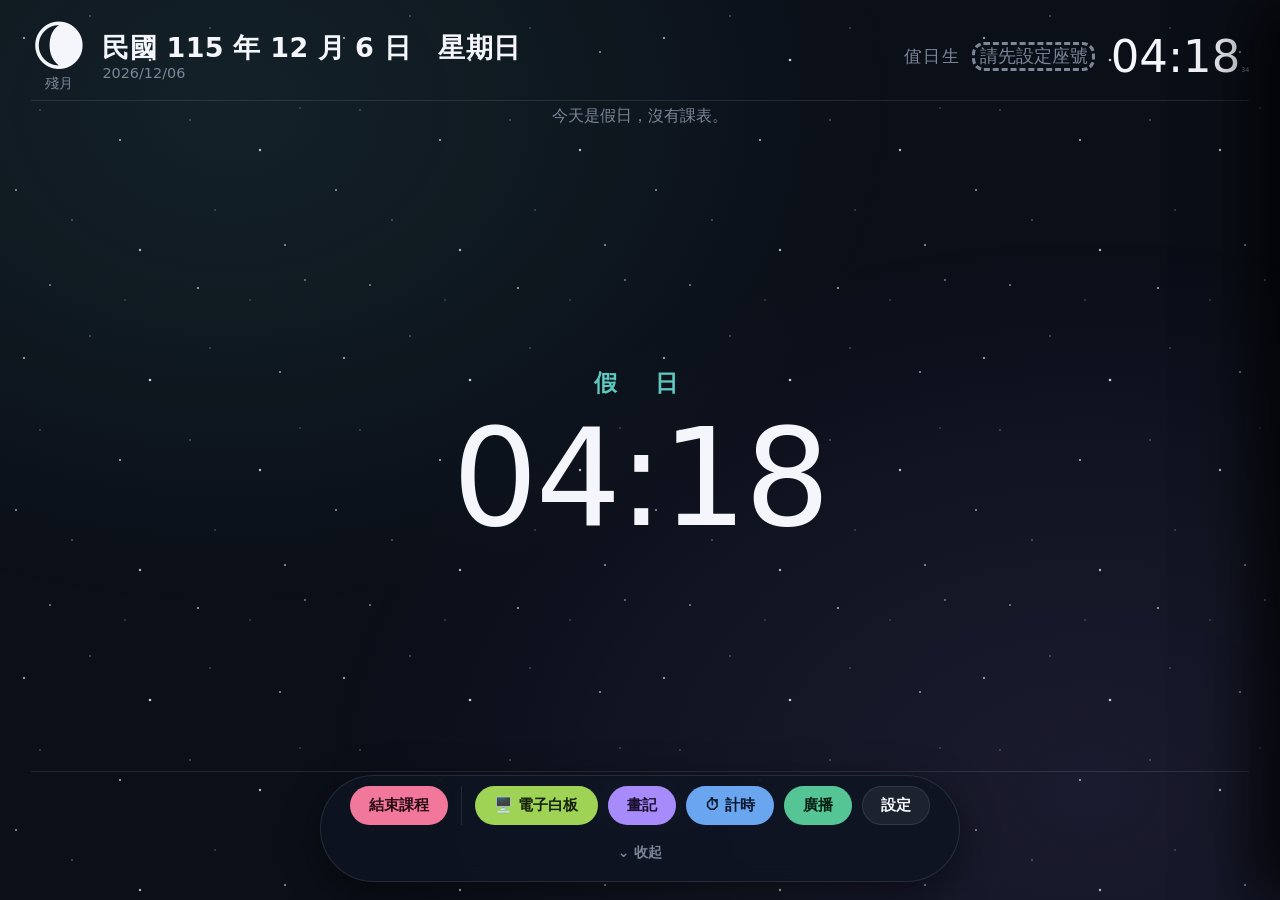
==== blackboard.html @ 6497cd4f "作答面板：中途到校／離開當天沿用到之後各題；長按防誤觸只擋同一格（CG 線 P3 彩排發現，PROPOSAL §2.7） Co-Authored-By: Claude Opus 5.5 <norepl" ====
<!DOCTYPE html>
<html lang="zh-TW">
<head>
<meta charset="UTF-8" />
<meta name="viewport" content="width=device-width, initial-scale=1.0" />
<meta name="robots" content="noindex" />
<title>電子白板｜班級管理系統</title>
<link rel="icon" href="data:image/svg+xml,<svg xmlns='http://www.w3.org/2000/svg' viewBox='0 0 100 100'><text y='.9em' font-size='90'>▣</text></svg>" />
<link rel="stylesheet" href="assets/css/projection.css?v=20261022-2" />
<link rel="stylesheet" href="assets/css/lesson-mode.css?v=20261022-2" />
<style>
/* 電子看板：沿用共用外殼（星空底、玻璃、彩色膠囊），這裡只加看板專屬版面。 */
.top{display:flex;align-items:center;gap:2vw;flex:0 0 auto;padding-bottom:1.2vh;
  border-bottom:1px solid var(--line);margin-bottom:1.4vh}
.moon{display:flex;flex-direction:column;align-items:center;flex:0 0 auto}
.moon .glyph{font-size:clamp(38px,6vh,74px);line-height:1}
.moon .mname{font-size:clamp(12px,1.5vh,17px);color:var(--chalk-3);margin-top:.1em}
.date{flex:0 0 auto}
.date .d1{font-size:clamp(28px,3.6vh,50px);font-weight:800;line-height:1.15;letter-spacing:.01em}
.date .d2{font-size:clamp(15px,1.9vh,23px);color:var(--chalk-3);margin-top:.15em}
.top .grow{flex:1 1 auto}
.duty{display:flex;align-items:center;gap:.8vw}
.duty .label{font-size:clamp(15px,1.9vh,23px);color:var(--chalk-3);letter-spacing:.14em;white-space:nowrap}
.duty .seats{display:flex;gap:.4vw}
.duty .seat{font-size:clamp(28px,3.8vh,54px);font-weight:800;color:var(--duty);
  border:3px solid var(--duty);border-radius:12px;padding:.02em .26em;min-width:1.7em;text-align:center;line-height:1.25}
.duty .seat.none{color:var(--chalk-3);border-color:var(--chalk-3);border-style:dashed;
  font-size:clamp(16px,2vh,24px);font-weight:500}
/* 午餐值週生（每週換一次，讀班網公開名單；只在畫面上顯示，不落地） */
.lunch{display:flex;align-items:center;gap:.5vw;flex:0 0 auto}
.lunch .label{font-size:clamp(13px,1.6vh,19px);color:var(--chalk-3);letter-spacing:.12em;line-height:1.25}
.lunch .label b{display:block;font-size:.86em;color:var(--pink);letter-spacing:.04em;font-weight:700}
.lunch .cards{display:flex;gap:.35vw}
.lunch .lc{background:var(--board-2);border:1px solid var(--line);border-radius:10px;
  padding:.35vh .5vw;text-align:center;min-width:3.6em}
.lunch .lc .slot{display:block;font-size:clamp(11px,1.3vh,15px);color:var(--chalk-3)}
.lunch .lc .who{display:block;font-size:clamp(15px,2vh,24px);font-weight:700;color:var(--chalk);white-space:nowrap}
.lunch .none{font-size:clamp(13px,1.6vh,19px);color:var(--chalk-3)}

/* ⚠️ 頂列時鐘一律用 #clock 選取，不要用 .clock——公布欄的大時鐘是 .wtitle.clock，
   共用 .clock 會讓它繼承這裡的 text-align:right 而跑到畫面右邊（2026-09-20 老師回報後修）。 */
#clock{text-align:right;font-variant-numeric:tabular-nums}
#clock .hm{font-size:clamp(40px,5.6vh,80px);font-weight:300;line-height:1}
#clock .sec{font-size:.4em;color:var(--chalk-3);margin-left:.12em}

/* 今日課表 chips */
.sched{flex:0 0 auto;display:flex;gap:.7vw;overflow-x:auto;padding-bottom:.8vh;margin-bottom:1.2vh}
.sched::-webkit-scrollbar{height:6px}.sched::-webkit-scrollbar-thumb{background:var(--line);border-radius:99px}
.chip{flex:0 0 auto;background:var(--board-2);border:1px solid var(--line);border-radius:12px;
  padding:.5vh .9vw;display:flex;flex-direction:column;min-width:5.2em;text-align:center}
.chip .p{font-size:clamp(12px,1.5vh,16px);color:var(--chalk-3)}
.chip .s{font-size:clamp(17px,2.3vh,28px);font-weight:700;color:var(--chalk)}
.chip.now{border-color:var(--mark);background:rgba(240,200,90,.14)}
/* 調課那一節要看得出來，不然畫面跟平常一模一樣，老師會以為自己記錯課表（2026-09-09）。 */
.chip.swap{border-color:var(--warn);background:rgba(240,149,78,.16)}
.chip.swap .s{color:var(--warn)}
/* 補課（不跟別天互換，只把這一節改上別科）另標 📌，跟調課 🔄 分得開（2026-09-14）。 */
.chip.makeup{border-style:dashed}
.chip.now .s{color:var(--mark)}
.sched .none{color:var(--chalk-3);font-size:clamp(14px,1.8vh,20px);padding:.4vh 0}

/* 直式聯絡簿 */
.notes{flex:1 1 auto;min-height:0;writing-mode:vertical-rl;text-orientation:mixed;
  display:flex;flex-direction:column;flex-wrap:nowrap;align-items:flex-start;
  justify-content:center;
  gap:1.6vw;overflow-x:auto;overflow-y:hidden;padding-bottom:.6vh}
/* ↑ justify-content:center：直書時主軸是「由右往左」，不置中就會整批擠在右半邊、
   左半邊整片空白（2026-09-09 老師回報「右邊的畫面占比過高」）。 */
/* 橫式聯絡簿（2026-09-09 新增，老師依情況切換）：由上往下一行一項，數字照常橫著讀。 */
.notes.horiz{writing-mode:horizontal-tb;flex-direction:column;align-items:flex-start;
  gap:.5vh;overflow-x:hidden;overflow-y:auto;padding-bottom:.6vh;padding-left:1vw}
.notes.horiz .note{letter-spacing:.02em;align-items:baseline}
.notes.horiz .note .txt{text-orientation:mixed;letter-spacing:.02em}
.notes.horiz .note .txt .tcy{text-combine-upright:none;letter-spacing:inherit}
.notes.horiz .note .txt .dash{transform:none}
.notes.horiz .note .no{padding-top:0}
.notes.horiz .note.head{align-self:flex-start;margin-top:.6vh}
body.timing .notes{padding-bottom:20vh}
.notes[hidden]{display:none}
.notes::-webkit-scrollbar{height:8px}.notes::-webkit-scrollbar-thumb{background:var(--line);border-radius:99px}
.note{display:flex;align-items:flex-start;gap:.5em;
  font-size:var(--note-fs,clamp(40px,6.2vh,84px));font-weight:600;line-height:1.5;letter-spacing:.06em}
.note .no{color:var(--mark);font-weight:800;flex:0 0 auto;font-size:.78em;padding-top:.1em}
.note .no .num{text-combine-upright:all}
.note .txt{flex:1 1 auto;text-orientation:upright;letter-spacing:.02em}
/* 直式一律**一行一項**：一項折成兩三欄，學生會從第二欄開始讀成另一項（2026-09-20 老師）。
   nowrap 讓它寧可超出高度也不折——超出時縮字迴圈會把字級降到剛好一欄裝得下。 */
.notes:not(.horiz) .note{white-space:nowrap}
.notes:not(.horiz) .note .txt{white-space:nowrap}
/* 半形數字直排時合併成一格（縱中橫），P.10-11 讀起來跟中文一樣是直的 */
.note .txt .tcy{text-combine-upright:all;letter-spacing:normal}
/* 範圍號（P.3-13 中間那一橫）直書時轉成直線，才跟上下的數字同一個方向 */
.note .txt .dash{display:inline-block;transform:rotate(90deg);transform-origin:50% 50%}
.note.done{color:var(--chalk-3);text-decoration:line-through;text-decoration-thickness:.06em}
.note.hi .txt{color:var(--mark)}
.note.head{font-size:calc(var(--note-fs,clamp(40px,6.2vh,84px)) * .68);font-weight:800;color:var(--duty);
  letter-spacing:.24em;align-self:flex-start}
.note.head .no{display:none}
.empty2{writing-mode:horizontal-tb;margin:auto;text-align:center;color:var(--chalk-3);
  font-size:clamp(22px,3vh,34px);line-height:2}
.empty2 kbd{background:rgba(255,255,255,.08);border:1px solid var(--line);border-radius:6px;padding:.1em .5em;font-family:inherit;font-size:.9em}

.overflow-tip{position:fixed;left:2.4vw;bottom:9vh;font-size:clamp(15px,1.9vh,22px);color:var(--warn);
  background:rgba(240,149,78,.14);border:1px solid rgba(240,149,78,.4);border-radius:10px;padding:6px 12px;z-index:15}

/* 計時（畫面正中央；2026-09-20 老師：放右下角學生看不清楚）。
   整層 pointer-events:none，只有卡片本身收事件——不然它會蓋住整塊白板，連座位都點不到。 */
.timer{position:fixed;inset:0;display:flex;flex-direction:column;align-items:center;justify-content:center;
  gap:1.2vh;text-align:center;font-variant-numeric:tabular-nums;
  pointer-events:none;transition:opacity .2s;z-index:14}
.timer.idle{opacity:0}
.timer .tcard{pointer-events:auto;display:flex;flex-direction:column;align-items:center;gap:.6vh;
  background:rgba(10,15,26,.82);border:1px solid var(--line);border-radius:28px;
  padding:2.4vh 4vw;box-shadow:0 18px 60px rgba(0,0,0,.55)}
.timer .t{font-size:clamp(70px,20vh,260px);font-weight:200;line-height:.95;letter-spacing:-.02em}
.timer .cap{font-size:clamp(16px,2.2vh,28px);color:var(--chalk-3);letter-spacing:.16em}
.timer .tbtns{display:flex;gap:.8vw;margin-top:.6vh}
.timer .tbtns button{font-family:inherit;font-size:clamp(15px,2vh,22px);color:var(--chalk);cursor:pointer;
  background:var(--board-2);border:1px solid var(--line);border-radius:999px;padding:.5em 1.4em}
.timer .tbtns button:hover{border-color:var(--chalk-3)}
/* 計時設定小浮窗（HUD「⏱ 計時」開的那個） */
.timer-pop{position:fixed;left:50%;bottom:13vh;transform:translateX(-50%);z-index:23;
  display:flex;flex-wrap:wrap;align-items:center;justify-content:center;gap:8px;max-width:92vw;
  background:rgba(14,20,33,.95);border:1px solid var(--line);border-radius:22px;padding:12px 16px;
  box-shadow:0 12px 34px rgba(0,0,0,.45)}
.timer-pop label{font-size:15px;color:var(--chalk-3)}
.timer-pop input{font-family:inherit;font-size:18px;width:4.5em;text-align:center;color:var(--chalk);
  background:var(--board-2);border:1px solid var(--line);border-radius:10px;padding:6px 8px}
.timer-pop button{font-family:inherit;font-size:15px;color:var(--chalk);cursor:pointer;
  background:var(--board-2);border:1px solid var(--line);border-radius:999px;padding:7px 14px}
.timer-pop button.go{background:var(--ok);border-color:transparent;color:#07231b;font-weight:700}
.timer.paused .t{color:var(--chalk-3)}
.timer.warn .t{color:var(--warn)}
.timer.over .t{color:var(--warn)}
.timer.over{animation:blink 1s steps(2,start) infinite}
@keyframes blink{50%{opacity:.25}}

/* 上下課鐘聲提示 toast */
/* 字幕擺畫面正中央、字放到最大——投影時學生第一眼就看到（2026-09-07 老師指定）。 */
.toast{position:fixed;left:50%;top:50%;transform:translate(-50%,-50%) scale(.92);
  background:rgba(14,20,33,.96);border:1px solid var(--line);border-radius:24px;padding:3vh 4vw;
  font-size:clamp(44px,9vh,132px);font-weight:800;z-index:40;opacity:0;pointer-events:none;
  transition:opacity .3s,transform .3s;box-shadow:0 24px 70px rgba(0,0,0,.6);
  max-width:88vw;white-space:pre-line;text-align:center;line-height:1.3}
.toast.show{opacity:1;transform:translate(-50%,-50%) scale(1)}
.toast.up{color:var(--ok)} .toast.down{color:var(--warn)} .toast.say{color:var(--blue)}
/* 字幕第二行（要準備什麼）小一級，避免長句在 1600x900 溢出 */
.toast .sub{display:block;font-size:.46em;font-weight:600;color:var(--chalk-2);margin-top:.5em;letter-spacing:.04em}

/* 節慶倒數（月相時鐘旁） */
.fest{flex:0 0 auto;display:flex;align-items:center;gap:.45em;
  background:var(--board-2);border:1px solid var(--line);border-radius:14px;padding:.5vh 1vw}
.fest .fg{font-size:clamp(24px,3.2vh,44px);line-height:1}
.fest .ft{display:flex;flex-direction:column;line-height:1.2}
.fest .fname{font-size:clamp(14px,1.7vh,21px);color:var(--chalk-3);letter-spacing:.06em}
.fest .fday{font-size:clamp(20px,2.6vh,34px);font-weight:800;color:var(--pink)}
.fest .fday .u{font-size:.55em;font-weight:600;color:var(--chalk-3);margin-left:.15em}

/* 廣播小按鈕在 HUD 內用彩色膠囊 */
.panel .bcast-row{display:flex;gap:8px;flex-wrap:wrap;margin-top:8px}
.panel .bcast-row button{flex:0 0 auto}
.panel .cloud-line{margin-top:16px;padding-top:14px;border-top:1px solid var(--line)}
.panel .cloud-head{display:flex;align-items:center;gap:8px;flex-wrap:wrap}
.panel .cloud-head .grow{flex:1 1 auto}
.panel .toggle{display:flex;align-items:center;gap:10px;margin-top:12px;font-size:14px;color:var(--chalk-2)}
.panel .toggle input{width:auto}
.panel .quickrow{gap:8px;flex-wrap:wrap;align-items:center;margin-bottom:14px;padding-bottom:12px;border-bottom:1px solid var(--line)}
.panel .quickrow .tip{color:var(--chalk-3);font-size:14px;text-decoration:none;margin-left:auto}
/* ── 主區：白板本體（自動情境／聯絡簿／重點板／座位加分／小組／抽問共用一塊版面） ── */
.boardbar{flex:0 0 auto;display:flex;align-items:center;gap:.8vw;margin-bottom:1vh;flex-wrap:wrap}
.boardbar .cap{font-size:clamp(15px,2vh,24px);color:var(--chalk-2);display:flex;gap:.6em;align-items:baseline}
.boardbar .cap b{font-size:clamp(19px,2.6vh,32px);color:var(--chalk);font-weight:800}
.boardbar .cap span{font-size:.72em;color:var(--chalk-3)}
.boardbar .grow{flex:1 1 auto}
.mchip{font-family:inherit;font-size:clamp(13px,1.7vh,18px);font-weight:600;color:var(--chalk-2);
  background:rgba(255,255,255,.05);border:1px solid var(--line);border-radius:999px;
  padding:.45vh .9vw;cursor:pointer;white-space:nowrap}
.mchip.on{background:var(--duty);border-color:transparent;color:#08201d}
#mode-chips{display:flex;gap:.5vw;flex-wrap:wrap;position:relative;align-items:center}
/* 七顆模式 chip 一字排開會把版面右上角吃掉大半（2026-09-09 老師回報），
   改成一顆「☰ 目前模式」按鈕，按下去才展開下拉。 */
.mode-pop{position:absolute;right:0;top:calc(100% + 6px);z-index:24;
  display:flex;flex-direction:column;gap:6px;min-width:11em;
  background:rgba(14,20,33,.96);border:1px solid var(--line);border-radius:16px;padding:10px;
  box-shadow:0 16px 40px rgba(0,0,0,.5)}
.mode-pop .mchip{text-align:center;white-space:nowrap}
.mchip.mode-toggle{background:rgba(255,255,255,.10);color:var(--chalk);border-color:var(--line-2)}
/* 主畫面的內容要**擺在畫面中間**（2026-09-20 老師：這是本時段的重點，要讓後排看清楚）。
   垂直用 `safe center`（內容比容器高時仍從頂端開始，純 center 會切掉上緣又捲不回去）；
   水平是把內容區塊置中、**字仍靠左**（清單置中會很難讀）。右側欄收起時自然就落在整個畫面正中。
   公布欄模式有自己的版型（.dyn-wall 撐滿高度），所以排除 body.wall。 */
body:not(.wall) #slot-left .dyn{display:flex;flex-direction:column;justify-content:safe center}
body:not(.wall) #slot-left .dyn > *{width:fit-content;max-width:min(1100px,100%);margin-left:auto;margin-right:auto}

/* 聯絡簿在主畫面時吃不到上面那條 .dyn 的置中規則（它是 #slot-left 的獨立元素，不是 .dyn 的小孩），
   所以要自己來一份：橫式＝整塊水平置中＋上下置中，字仍靠左（2026-09-20 老師回報「看起來沒置中」）。
   直式本來就靠 justify-content:center 置中，從上往下寫才像紙本聯絡簿，不動。 */
body:not(.wall):not(.notes-aside) #slot-left .notes.horiz{
  justify-content:safe center;padding-left:0;
  width:fit-content;max-width:min(1100px,100%);margin-left:auto;margin-right:auto}

/* 聯絡簿被當成功能搬進右側欄時，字級上限要放小（主畫面版下限 40px 在窄欄會爆版）。 */
body.notes-aside #aside-body .notes{flex:1 1 auto;min-height:0;gap:.4vh;padding-left:0}
#notes-layout-aside{display:flex;margin-bottom:1vh}
#focus-edit{margin-top:1.2vh}
#notes-layout-aside[hidden]{display:none}
/* 右側欄收起後，右緣留一個小標籤點得回來——比照 HUD 的「⌃ 工具列」
   （2026-09-20 老師：收起後只剩 HUD 那顆與鍵盤 R，投影時想不起來怎麼叫回）。 */
.aside-open{position:fixed;right:0;top:50%;transform:translateY(-50%);z-index:21;display:none;
  font-family:inherit;font-size:clamp(13px,1.7vh,17px);color:var(--chalk-2);cursor:pointer;
  writing-mode:vertical-rl;letter-spacing:.14em;padding:1.4vh 6px;opacity:.55;
  background:rgba(14,20,33,.9);border:1px solid var(--line);border-right:none;
  border-radius:14px 0 0 14px}
.aside-open:hover{opacity:1}
.aside-open.show{display:block}

.main{flex:1 1 auto;display:flex;min-height:0;gap:1.6vw;position:relative}
#slot-left{flex:1 1 auto;min-width:0;display:flex;flex-direction:column;min-height:0}
.dyn{flex:1 1 auto;min-height:0;overflow-y:auto;overflow-x:hidden}
/* 右側功能欄（2026-09-20 老師：原本固定吃掉 28vw／430px，白板內容被擠窄）。
   預設瘦一點；只有座位加分／小組計分／抽籤問答這種要排版的功能才加寬（.wide）。
   整欄可收起（HUD「▤ 右欄」或鍵盤 R），收起後主畫面佔滿。 */
#slot-rules{flex:0 0 min(21vw,320px);border-left:1px solid var(--line);padding-left:1.1vw;
  overflow-y:auto;min-height:0;display:flex;flex-direction:column}
/* 功能內容區要吃掉剩下的高度——聯絡簿是靠「容器高度」量溢出再縮字的，
   容器高度跟著內容長就永遠量不到溢出，字不會縮、下面直接被切掉（2026-09-20 老師回報）。 */
#aside-body{flex:1 1 auto;min-height:0;display:flex;flex-direction:column}
#slot-rules.wide{flex-basis:min(33vw,500px)}
/* 主畫面已經在講常規時，右側欄只剩功能鈕 → 縮到最窄，把寬度還給白板 */
#slot-rules.slim{flex-basis:min(13vw,190px)}
#slot-rules.slim .fnbar{flex-direction:column;align-items:stretch}
.fnbar{display:flex;flex-wrap:wrap;gap:6px;margin-bottom:1vh;align-items:center}
.fnbar .mchip{font-size:clamp(12px,1.5vh,16px);padding:.4vh .7vw}
.fnbar .fn-hide{margin-left:auto;color:var(--chalk-3)}
.fnbar .fncap{font-size:clamp(12px,1.5vh,15px);color:var(--chalk-3);letter-spacing:.1em;margin-right:.3vw}
#slot-rules h2{margin:0 0 1vh;font-size:clamp(19px,2.6vh,30px);font-weight:800;color:var(--duty)}
#slot-rules .rlabel{font-size:.62em;color:var(--chalk-3);font-weight:500;letter-spacing:.04em}
.rsop{margin:0;padding-left:1.3em;display:flex;flex-direction:column;gap:.5vh}
.rsop li{font-size:clamp(17px,2.2vh,26px);line-height:1.45;color:var(--chalk-2)}
.rexp{margin-top:1.2vh;font-size:clamp(15px,2vh,23px);color:var(--chalk-3);line-height:1.5}
.rexp b{display:block;color:var(--mark);font-size:.86em;letter-spacing:.1em;margin-bottom:.2em}
.rnone{color:var(--chalk-3);font-size:clamp(18px,2.4vh,28px);line-height:1.7}

/* 重點板／進度／時段流程 */
.lesson h2{margin:0 0 1.4vh;font-size:clamp(26px,3.6vh,50px);font-weight:800}
.lesson h3.bsub{margin:1.6vh 0 .8vh;font-size:clamp(19px,2.6vh,30px);color:var(--duty)}
.lpoints{margin:0;padding-left:1.2em;display:flex;flex-direction:column;gap:1vh}
.lpoints li{font-size:clamp(22px,3vh,40px);line-height:1.4}
.lpoints.big li{font-size:clamp(24px,3.4vh,44px)}
.lfrom{margin-top:1.6vh;font-size:clamp(14px,1.8vh,20px);color:var(--chalk-3)}
.brules{display:flex;gap:.8vw;flex-wrap:wrap;margin-bottom:1.4vh}
.brule{font-size:clamp(20px,2.8vh,36px);font-weight:800;color:var(--mark);
  border:2px solid var(--mark);border-radius:14px;padding:.3vh 1vw}

/* Morning Launch */
.mlwrap h2{margin:0 0 1.4vh;font-size:clamp(26px,3.4vh,46px);font-weight:800}
.mlcards{display:grid;grid-template-columns:repeat(auto-fit,minmax(15em,1fr));gap:1.2vw}
.mlc{background:var(--board-2);border:1px solid var(--line);border-radius:16px;padding:1.4vh 1.2vw}
.mlh{font-size:clamp(18px,2.4vh,30px);font-weight:800;color:var(--duty);margin-bottom:.4em}
.mlq{font-size:clamp(19px,2.6vh,32px);line-height:1.4}
.mlo{display:flex;gap:.6em;flex-wrap:wrap;margin-top:.6em}
.mlo span{font-size:clamp(15px,2vh,24px);color:var(--chalk-2);background:rgba(255,255,255,.06);
  border-radius:999px;padding:.2em .7em}

/* 座位加分板 */
.seathead{display:flex;align-items:baseline;gap:1vw;flex-wrap:wrap;margin-bottom:1.2vh}
.seathead b{font-size:clamp(20px,2.6vh,32px)}
.seathead span{font-size:clamp(14px,1.9vh,22px);color:var(--chalk-3)}
.seathead .stot{margin-left:auto;color:var(--mark);font-weight:700}
.seatgrid{display:flex;flex-direction:column;gap:.8vmin;align-items:center}
.seatgrid .srow{display:flex;gap:.8vmin}
.podium{font-size:clamp(13px,1.7vh,19px);color:var(--chalk-3);border:1px dashed var(--line-2);
  border-radius:8px;padding:.2em 2em;margin-bottom:.6vmin}
.scell{width:3.2em;height:2.4em;display:flex;align-items:center;justify-content:center;
  font-size:clamp(20px,3vh,40px);font-weight:700;background:var(--board-2);
  border:2px solid var(--line-2);border-radius:12px;cursor:pointer;user-select:none;
  transition:transform .1s,border-color .12s}
.scell:active{transform:scale(.93)}
.scell.gap{border:none;background:transparent;cursor:default}
.scell.hit{border-color:var(--mark);color:var(--mark)}
.scell .badge{font-size:.45em;margin-left:.15em;color:var(--chalk-3)}

/* 小組計分 */
.gcards{display:grid;grid-template-columns:repeat(auto-fit,minmax(11em,1fr));gap:1.2vw}
.gbar{display:flex;align-items:center;gap:1vw;justify-content:space-between;margin-bottom:1vh;
  font-size:clamp(12px,1.6vh,18px);color:var(--chalk-3)}
.gbar button{font-family:inherit;font-size:clamp(13px,1.7vh,20px);font-weight:700;cursor:pointer;border-radius:10px;
  padding:.2em .8em;border:1px solid var(--line);background:rgba(255,255,255,.06);color:var(--chalk)}
.gcards.many{grid-template-columns:repeat(auto-fit,minmax(9em,1fr));gap:.8vw}
.gcards.many .gcard{padding:.6vh .6vw}
.gcards.many .gscore{font-size:clamp(28px,4.6vh,64px)}
.gcard{background:var(--board-2);border:2px solid var(--line);border-top:5px solid var(--ac);
  border-radius:16px;padding:1.2vh 1vw;text-align:center}
.gcard.lead{border-color:var(--ac)}
.gname{font-size:clamp(17px,2.2vh,28px);font-weight:800;color:var(--ac)}
.gmem{font-size:clamp(12px,1.6vh,18px);color:var(--chalk-3);margin:.2em 0 .3em}
.gscore{font-size:clamp(40px,7vh,96px);font-weight:800;line-height:1;font-variant-numeric:tabular-nums}
.gbtns{display:flex;gap:.4em;justify-content:center;margin-top:.6em}
.gbtns button{font-family:inherit;font-size:clamp(14px,1.9vh,22px);font-weight:700;cursor:pointer;
  border-radius:10px;padding:.25em .7em;border:1px solid var(--line);background:rgba(255,255,255,.06);color:var(--chalk)}

/* 抽籤問答 */
.quizwrap{display:flex;gap:2vw;height:100%;min-height:0}
.qmain{flex:1 1 auto;display:flex;flex-direction:column;align-items:center;justify-content:center}
.qnum{font-size:clamp(90px,26vh,280px);font-weight:800;line-height:.95;color:var(--mark);font-variant-numeric:tabular-nums}
.qnum.idle{font-size:clamp(24px,4vh,44px);color:var(--chalk-3);font-weight:600}
.qnum.rolling{color:var(--chalk-2)}
.qans{display:flex;gap:2vw;margin-top:2vh}
.qans button{font-family:inherit;font-weight:700;font-size:clamp(22px,3.6vh,46px);
  padding:.3em 1.1em;border-radius:16px;cursor:pointer;border:3px solid;background:transparent}
.qans .yes{color:var(--ok);border-color:var(--ok)}
.qans .no{color:var(--warn);border-color:var(--warn)}
.qboard{flex:0 1 min(26vw,360px);min-width:0;border-left:1px solid var(--line);padding-left:1.4vw;overflow-y:auto}
/* 面板裡的「抽一位」：功能開在右欄時，HUD 那顆離題目區很遠又會自動收起（2026-09-20 老師）。 */
.qdraw{font-family:inherit;font-weight:700;font-size:clamp(16px,2.4vh,28px);margin-top:2vh;cursor:pointer;
  color:#08201d;background:var(--duty);border:none;border-radius:999px;padding:.6vh 1.6vw}
/* 抽籤問答被當功能開在右側欄時：左右兩欄擠在 500px 裡，左欄會窄到「按「抽一位」」直著排
   （2026-09-20 老師回報）。改成上下兩段：上面題目、下面記分。 */
#aside-body .quizwrap{flex-direction:column;gap:1.2vh}
#aside-body .qmain{flex:1 1 auto;min-height:0}
#aside-body .qnum{font-size:clamp(56px,14vh,140px)}
#aside-body .qnum.idle{font-size:clamp(18px,2.6vh,26px)}
#aside-body .qans{gap:1vw;margin-top:1.2vh}
#aside-body .qans button{font-size:clamp(16px,2.4vh,26px)}
#aside-body .qdraw{margin-top:1.2vh;padding:.6vh 1.2em}
#aside-body .qboard{flex:0 1 auto;max-height:42%;border-left:none;border-top:1px solid var(--line);
  padding-left:0;padding-top:1vh}
.qboard h3{margin:0 0 1vh;font-size:clamp(15px,2vh,24px);color:var(--duty)}
.qrk{display:flex;align-items:center;gap:.7em;font-size:clamp(17px,2.4vh,30px);padding:.2em .4em}
.qrk .s{font-weight:700;min-width:2em}
.qrk .c{margin-left:auto;color:var(--ok);font-weight:700}
.qrk .w{color:var(--warn);font-size:.72em}

/* ── 公布欄模式：整頁只講一件事（2026-09-07 老師定位「班級電子公布欄」）──
   進這個模式時把課表 chips、模式列、常規側欄全收起來，只留頂一行與中間的大重點。 */
body.wall #slot-rules{display:none!important}
/* 公布欄保留今日課表，但縮成一條細帶（現在這一節仍高亮）——老師要「一眼看得出今天有什麼課」 */
body.wall .sched{gap:.45vw;padding-bottom:.5vh;margin-bottom:.8vh;justify-content:center}
body.wall .chip{min-width:0;padding:.3vh .7vw;border-radius:10px}
body.wall .chip .p{font-size:clamp(10px,1.2vh,13px)}
body.wall .chip .s{font-size:clamp(13px,1.8vh,21px);font-weight:600}
body.wall .chip.now{border-width:2px}
body.wall .chip.now .s{font-weight:800}
body.wall .top{padding-bottom:.8vh;margin-bottom:0}
body.wall .main{gap:0}
body.wall .dyn{overflow:hidden}
.dyn-wall{display:flex;flex-direction:column;height:100%}
.wall-main{flex:1 1 auto;min-height:0;display:flex;flex-direction:column;
  align-items:center;justify-content:center;text-align:center;gap:1.4vh;padding:1.4vh 0}
.wkick{font-size:clamp(18px,2.6vh,34px);letter-spacing:.34em;color:var(--duty);font-weight:700}
.wtitle{font-size:clamp(56px,15vh,200px);font-weight:800;line-height:1;letter-spacing:.02em}
.wtitle.clock{font-variant-numeric:tabular-nums;font-weight:300;letter-spacing:-.02em;text-align:center}
.wsub{font-size:clamp(22px,4vh,58px);color:var(--mark);font-weight:700;line-height:1.35;max-width:88vw}
.wcount{font-size:clamp(26px,5vh,72px);color:var(--warn);font-weight:800;font-variant-numeric:tabular-nums}
.wnotice{font-size:clamp(24px,4.2vh,58px);font-weight:800;color:var(--pink);line-height:1.35;max-width:88vw;
  border:2px solid rgba(242,120,155,.5);border-radius:18px;padding:.5vh 1.4vw;background:rgba(242,120,155,.08)}
.wlist{display:flex;flex-direction:column;gap:1vh;margin:.4vh 0 0;padding:0;max-width:90vw}
.wlist li{list-style:none;font-size:clamp(20px,3.4vh,48px);line-height:1.45;color:var(--chalk-2)}
.wlist.small li{font-size:clamp(18px,2.8vh,38px)}
/* 放學口訣這種「要學生照做的話」用黃字，和一般說明分開（2026-09-07 老師指定） */
.wlist.mark li{color:var(--mark);font-weight:800;font-size:clamp(26px,4.8vh,66px);line-height:1.5}
.whw{display:flex;align-items:center;gap:.8vw;flex-wrap:wrap;justify-content:center;margin-top:.6vh}
.whw .wl{font-size:clamp(14px,1.9vh,22px);color:var(--chalk-3);letter-spacing:.12em}
.whw .wi{font-size:clamp(16px,2.4vh,30px);color:var(--chalk-2);background:var(--board-2);
  border:1px solid var(--line);border-radius:999px;padding:.25em .9em}
.wall-foot{flex:0 0 auto;display:flex;align-items:center;justify-content:center;gap:1.4vw;flex-wrap:wrap;
  padding-top:1.2vh;border-top:1px solid var(--line);font-size:clamp(15px,2.1vh,26px);color:var(--chalk-3)}
.wall-foot .tag{background:var(--board-2);border:1px solid var(--line);border-radius:999px;padding:.3em 1em}
@media (max-width:900px){
  .wtitle{font-size:clamp(44px,11vh,110px)}
  .wsub{font-size:clamp(19px,3.2vh,34px)}
}

/* 白板畫記層 */
#doodle{position:absolute;inset:0;z-index:8;pointer-events:none;touch-action:none}
#doodle.on{pointer-events:auto;cursor:crosshair}
/* 螢光筆與框選的**暫存層**：同一筆畫在這裡用不透明色畫，抬筆才以半透明合進正本——
   直接在正本上一段一段畫半透明線，交疊處會愈疊愈深，看起來像塗黑（2026-09-20）。 */
#doodle-tmp{position:absolute;inset:0;z-index:9;pointer-events:none;touch-action:none;opacity:.38}
/* 畫記／廣播兩條浮動列：分別貼右、貼左的側邊直列——
   舊版兩條都在右下 bottom:12vh，同時開會疊在一起、連「收起」都被蓋住（2026-09-07 老師反映）。
   側邊直列也讓出白板下緣，底部 HUD 不再被壓住。 */
.drawbar{position:fixed;z-index:22;display:flex;flex-direction:column;gap:8px;align-items:center;
  background:rgba(14,20,33,.9);border:1px solid var(--line);border-radius:26px;padding:12px 10px;
  box-shadow:0 12px 34px rgba(0,0,0,.45);max-height:86vh;overflow:auto}
.drawbar .bt{font-size:12px;color:var(--chalk-3);letter-spacing:.1em;margin-bottom:2px}
.drawbar button{font-family:inherit;font-size:14px;color:var(--chalk);cursor:pointer;white-space:nowrap;
  background:rgba(255,255,255,.06);border:1px solid var(--line);border-radius:999px;padding:6px 12px}
.drawbar button:hover{background:rgba(255,255,255,.14)}
.drawbar .off{color:var(--chalk-3)}
.drawbar .pen{width:30px;height:30px;border-radius:50%;padding:0;border:2px solid transparent}
.drawbar .pen.on{border-color:var(--chalk)}
.drawbar .bt2{font-size:11px;color:var(--chalk-3);letter-spacing:.08em}
.drawbar .pens{display:flex;gap:6px;justify-content:center;flex-wrap:wrap;max-width:76px}
.drawbar .pen.hl{opacity:.55;border-radius:8px;height:22px}
.drawbar .tool.on{box-shadow:0 0 0 2px var(--chalk) inset}
.drawbar .pen.tool.on{box-shadow:none}
#drawbar{right:1.4vw;top:50%;transform:translateY(-50%)}
#saybar{left:1.4vw;top:50%;transform:translateY(-50%)}
/* ⚠️ 這一行是「收不起來」的真正原因：class 的 display:flex 蓋過瀏覽器預設的 [hidden]{display:none}，
   所以兩條列從開頁就一直掛在畫面上、按「收起」也沒反應（2026-09-07 老師回報＋活體驗收確認）。 */
.drawbar[hidden]{display:none}
.hud button.on{background:var(--mark);border-color:transparent;color:#2a1a06;font-weight:700}

/* 班規紀錄後的修復大字條（與常規檢核台同一套） */
.fixbar{position:fixed;left:50%;bottom:11vh;transform:translateX(-50%);z-index:20;
  max-width:92vw;background:var(--board-2);border:2px solid var(--mark);border-radius:18px;
  padding:1.2vh 2vw;box-shadow:0 18px 48px rgba(0,0,0,.5);display:none}
.fixbar.show{display:block}
.fixbar .who{font-size:clamp(20px,2.8vh,36px);font-weight:800;margin-bottom:.25em}
.fixbar .fix{font-size:clamp(18px,2.4vh,30px);color:var(--mark);line-height:1.5}
.fixbar .coin{font-size:clamp(16px,2.1vh,26px);color:var(--chalk-3);margin-left:.6em}
.rule{border:1px solid var(--line);border-radius:12px;padding:8px 10px;margin:8px 0;cursor:pointer;background:rgba(255,255,255,.03)}
.rule:hover{background:rgba(255,255,255,.08)}
.rule .ract{font-size:15px;font-weight:600}
.rule .rmeta{font-size:12.5px;color:var(--chalk-3);margin-top:2px}
.rule.good{border-left:3px solid var(--ok)} .rule.bad{border-left:3px solid var(--pink)}

/* 中寬度（教室 PC 常見 1280～1600 有效寬、或 Windows 125%／150% 縮放）：2026-09-16 老師回報
   教室 PC 要縮到 80% 才看得到時鐘。頂列六塊都不縮、body 又 overflow:hidden，午餐值週生一出現
   時鐘就被推出畫面且沒有捲軸（1280 寬實測超出 76px）。先縮字，再保底：放不下就換行，時鐘永遠靠右可見。 */
.top{flex-wrap:wrap;row-gap:.8vh}
#clock{flex:0 0 auto;margin-left:auto}
@media (max-width:1700px){
  .top{gap:1.2vw}
  .date .d1{font-size:clamp(22px,3vh,38px)}
  .date .d2{font-size:clamp(13px,1.6vh,19px)}
  .lunch .lc{min-width:2.8em;padding:.25vh .35vw}
  .lunch .lc .who{font-size:clamp(14px,1.8vh,20px)}
  .duty .seat{font-size:clamp(24px,3.4vh,44px)}
  #clock .hm{font-size:clamp(34px,5vh,64px)}
}

@media (max-width:900px){
  .top{flex-wrap:wrap;gap:8px 12px}
  .fest{padding:4px 8px} .fest .fday{font-size:clamp(17px,2.2vh,24px)}
  .lunch{flex-basis:100%;order:6;flex-wrap:wrap}
  .lunch .cards{flex-wrap:wrap;gap:6px}
  .lunch .lc{min-width:3.2em;padding:2px 6px}
  .toast{font-size:clamp(30px,6vh,56px);max-width:92vw;padding:2vh 5vw;border-radius:20px}
  .top .grow{flex-basis:100%;height:0;order:5}
  .date{min-width:0}
  .date .d1{font-size:clamp(22px,3.2vh,34px)}
  #clock .hm{font-size:clamp(34px,5vh,64px)}
  .duty .seat{font-size:clamp(24px,3.4vh,44px)}
  .note{font-size:var(--note-fs,clamp(34px,5.4vh,64px))}
  .timer .t{font-size:clamp(56px,14vh,150px)}
  .main{flex-direction:column;gap:1.2vh}
  #slot-rules{flex:0 0 auto;border-left:none;border-top:1px solid var(--line);padding-left:0;padding-top:1vh;max-height:36vh}
  .quizwrap{flex-direction:column}
  .qboard{flex:0 0 auto;border-left:none;border-top:1px solid var(--line);padding-left:0;padding-top:1vh;max-height:30vh}
  .qnum{font-size:clamp(64px,16vh,140px)}
  /* 窄螢幕改回橫列，並上下錯開，兩條仍不重疊 */
  .drawbar{flex-direction:row;flex-wrap:wrap;justify-content:center;border-radius:20px;
    padding:8px 12px;max-width:94vw}
  #drawbar{right:auto;left:50%;top:7vh;transform:translateX(-50%)}
  #saybar{left:50%;top:17vh;transform:translateX(-50%)}
  .drawbar .bt{width:100%;text-align:center;margin:0}
}
</style>
</head>
<body>

<div class="stage">
  <div class="top">
    <div class="moon" id="moon"><div class="glyph" id="moon-g">🌘</div><div class="mname" id="moon-n">—</div></div>
    <div class="date"><div class="d1" id="date-1">—</div><div class="d2" id="date-2"></div></div>
    <div class="fest" id="fest" hidden><span class="fg" id="fest-g">🎉</span>
      <span class="ft"><span class="fname" id="fest-n">—</span><span class="fday" id="fest-d"></span></span></div>
    <div class="grow"></div>
    <div class="lunch" id="lunch" hidden><span class="label">午餐<b>值週生</b></span><div class="cards" id="lunch-cards"></div></div>
    <div class="duty" id="duty-wrap"><span class="label">值日生</span><div class="seats" id="duty-seats"></div></div>
    <div class="clock" id="clock"><span class="hm" id="clock-hm">--:--</span><span class="sec" id="clock-sec"></span></div>
  </div>

  <div class="sched" id="sched"><span class="none">讀取今日課表…</span></div>

  <div class="main" id="board-main">
    <div id="slot-left">
      <div class="notes" id="notes"></div>
      <div class="dyn" id="slot-dyn"></div>
    </div>
    <aside id="slot-rules" hidden>
      <div class="fnbar" id="fn-bar"></div>
      <span id="notes-layout-aside" hidden>
        <button type="button" class="mchip" id="btn-notes-layout-2">↕ 直式</button>
      </span>
      <div id="aside-body"></div>
    </aside>
    <canvas id="doodle"></canvas>
    <canvas id="doodle-tmp"></canvas>
  </div>
</div>

<div class="fixbar" id="fixbar"></div>
<div class="drawbar" id="saybar" hidden>
  <span class="bt">廣播</span>
  <button type="button" data-say="請小朋友回到教室，準備上課。">回教室</button>
  <button type="button" data-say="請到走廊排隊。">走廊排隊</button>
  <button type="button" data-say="請安靜集合，看老師這裡。">集合</button>
  <button type="button" data-say="請安靜，眼睛看老師。">安靜</button>
  <button type="button" data-say="收拾好桌面，準備下課。">準備下課</button>
  <button type="button" class="off" id="say-off">收起</button>
</div>
<div class="drawbar" id="drawbar" hidden>
  <span class="bt">畫記</span>
  <span class="bt2">畫筆</span>
  <div class="pens">
    <button type="button" class="pen tool on" data-pen="#f4f6fb" style="background:#f4f6fb" title="白筆"></button>
    <button type="button" class="pen tool" data-pen="#ff6b6b" style="background:#ff6b6b" title="紅筆"></button>
    <button type="button" class="pen tool" data-pen="#5aa9f0" style="background:#5aa9f0" title="藍筆"></button>
    <button type="button" class="pen tool" data-pen="#f0c85a" style="background:#f0c85a" title="黃筆"></button>
  </div>
  <span class="bt2">螢光筆</span>
  <div class="pens">
    <button type="button" class="pen hl tool" data-hl="#ff5a5a" style="background:#ff5a5a" title="紅螢光筆"></button>
    <button type="button" class="pen hl tool" data-hl="#4da3ff" style="background:#4da3ff" title="藍螢光筆"></button>
    <button type="button" class="pen hl tool" data-hl="#ffd84d" style="background:#ffd84d" title="黃螢光筆"></button>
  </div>
  <button type="button" class="tool" id="pen-erase" title="框出一塊，放開就清掉框裡的畫記">橡皮擦</button>
  <button type="button" id="pen-clear">清空</button>
  <button type="button" class="off" id="pen-off">收起</button>
</div>

<div class="overflow-tip" id="overflow-tip" hidden></div>
<div class="timer idle" id="timer">
  <div class="tcard">
    <div class="t" id="timer-t">00:00</div>
    <div class="cap" id="timer-cap">計時</div>
    <div class="tbtns">
      <button type="button" id="timer-toggle">⏸ 暫停</button>
      <button type="button" id="timer-stop">■ 結束</button>
    </div>
  </div>
</div>
<div class="timer-pop" id="timer-pop" hidden>
  <label>幾分鐘 <input id="timer-min" type="number" min="1" max="120" step="1" value="5" /></label>
  <button type="button" data-min="1">1</button>
  <button type="button" data-min="3">3</button>
  <button type="button" data-min="5">5</button>
  <button type="button" data-min="10">10</button>
  <button type="button" data-min="15">15</button>
  <button type="button" class="go" id="timer-go">▶ 開始</button>
</div>
<div class="toast" id="toast"></div>

<a class="sendtip" id="sendtip" href="index.html" hidden>⏰ <b id="sendtip-n">0</b> 筆未送出　·　回工作台收班</a>

<!-- HUD 精簡為一排六顆（2026-09-20 老師 A 案）：**已經有別的入口的就不放這裡**——
     抽一位在抽籤問答面板與鍵盤 Q；直式／橫式在右欄聯絡簿旁與鍵盤 L；右欄在右緣標籤、✕ 與鍵盤 R；
     寫重點改在右欄「本節重點板」面板裡（看得到的地方就能改）；
     精簡／全螢幕／工作台收進設定面板頂端（一堂課按不到一次的東西不占投影版面）。 -->
<div class="hud" id="hud">
  <button type="button" id="btn-end" class="pink">結束課程</button>
  <span class="sep"></span>
  <button type="button" id="btn-wall" class="lime">📢 電子公布欄</button>
  <button type="button" id="btn-draw" class="purple">畫記</button>
  <button type="button" id="btn-timer" class="blue">⏱ 計時</button>
  <button type="button" id="btn-say-menu" class="green">廣播</button>
  <button type="button" id="btn-panel">設定</button>
</div>

<button type="button" class="aside-open" id="aside-open" title="叫回工具箱（R）">‹ 工具箱</button>
<div class="scrim" id="scrim"></div>
<aside class="panel" id="panel2" aria-label="班規紀錄">
  <div id="panel-body"></div>
  <div class="row"><button type="button" class="ghost" id="btn-close2">關閉</button></div>
</aside>
<aside class="panel" id="panel" aria-label="白板設定">
  <h2>白板設定</h2>
  <!-- 一堂課按不到一次的三顆，從 HUD 移來這裡（2026-09-20 A 案）。 -->
  <div class="row quickrow">
    <button type="button" class="ghost" id="btn-quiet" title="一鍵關掉月相／節慶／午餐／值日生／課表（H）">精簡</button>
    <button type="button" class="ghost" id="btn-full" title="全螢幕（F）">全螢幕</button>
    <button type="button" class="ghost" id="btn-aside" title="顯示／隱藏右側工具箱（R）">🧰 工具箱</button>
    <a class="tip" href="index.html">← 工作台</a>
  </div>
  <h3>聯絡簿</h3>
  <p class="hint">一行一項，直接寫在看板上。<br>
    行首 <b>#</b> 是分隔標題（例 <code>#國語</code>）；<b>*</b> 是重點（黃字）；<b>~</b> 是已完成（劃掉）。</p>
  <textarea id="ta" spellcheck="false" placeholder="國習 P.28-29&#10;數習 P.15&#10;*明天帶直笛&#10;#提醒&#10;運動服穿學校"></textarea>
  <div class="row">
    <button type="button" id="btn-apply">寫上看板</button>
    <button type="button" class="ghost" id="btn-clear-notes">清空</button>
    <span class="status" id="notes-status"></span>
  </div>
  <div class="cloud-line">
    <div class="cloud-head">
      <span id="cloud-label">目前來源：本機手打</span><span class="grow"></span>
      <button type="button" class="ghost" id="btn-cloud-reload">☁ 重讀雲端</button>
      <button type="button" id="btn-cloud-take" hidden>用雲端版覆蓋</button>
    </div>
    <p class="hint" style="margin:6px 0 0">當天聯絡簿正本在 Notion「📒 聯絡簿」。在家改好，到校自動帶入；臨時想加就直接手改（當天不被雲端蓋回）。斷網用上次存下的內容。</p>
    <span class="status" id="cloud-status" style="display:block;margin-top:4px"></span>
  </div>

  <h3>廣播</h3>
  <p class="hint">用瀏覽器內建語音唸出來（離線可用），<b>同時在畫面上出大字字幕</b>——這台裝置沒有中文語音時，學生照樣看得到。上面 HUD 有快捷鈕，這裡可唸自訂句子。</p>
  <div class="row">
    <input id="say-custom" type="text" placeholder="要唸的話…" />
  </div>
  <div class="row"><button type="button" id="btn-say">唸出來</button>
    <span class="status" id="say-status"></span></div>

  <h3>值日生</h3>
  <p class="hint">依座號輪值，只算平日（週六日不推進）。改一次之後每天自動往下輪。</p>
  <div class="row">
    <div class="col"><label for="duty-mode">方式</label>
      <select id="duty-mode"><option value="auto">自動輪值</option><option value="manual">手動指定</option><option value="off">不顯示</option></select></div>
    <div class="col" id="wrap-per"><label for="duty-per">每天幾人</label><input id="duty-per" type="number" min="1" max="10" value="2" /></div>
  </div>
  <div class="row" id="wrap-auto">
    <div class="col"><label for="duty-base">基準日</label><input id="duty-base" type="date" /></div>
    <div class="col"><label for="duty-start">當天從幾號起</label><input id="duty-start" type="number" min="1" max="100" value="1" /></div>
  </div>
  <div class="row" id="wrap-manual" hidden>
    <div class="col" style="flex:1 1 100%"><label for="duty-manual">今天值日生座號（逗號分隔）</label>
      <input id="duty-manual" type="text" inputmode="numeric" placeholder="5, 6" /></div>
  </div>
  <div class="row"><button type="button" id="btn-duty">套用</button>
    <button type="button" class="ghost" id="btn-duty-skip">今天順延一輪</button>
    <span class="status" id="duty-status"></span></div>
  <div class="note-box" id="seat-warn" hidden>還沒設定班級座號，值日生無法自動輪值。請先回 <a href="index.html">教師工作台</a> 設定。</div>

  <h3>本節重點</h3>
  <p class="hint">一行一點，直接投影在白板上。<b id="focus-key">—</b> 這一節專用，換節自動換一份。
    課程進度會自動從班網「教學單元」帶入，這裡寫了就以這裡為準。</p>
  <textarea id="focus-ta" spellcheck="false" placeholder="今天要學會的三件事…"></textarea>
  <div class="row">
    <button type="button" id="btn-focus-apply">寫上白板</button>
    <button type="button" class="ghost" id="btn-focus-pull">用課程進度帶入</button>
    <button type="button" class="ghost" id="btn-focus-clear">清空</button>
    <span class="status" id="focus-status"></span>
  </div>

  <h3>公布欄公告</h3>
  <p class="hint">公布欄模式（HUD 的「📢 公布欄」）會用到。<b>一行一則</b>：<br>
    直接寫字 → 一直掛在畫面最下面（例：<code>今天要繳交回條</code>）；<br>
    前面加時間 → 只在那段時間變成畫面上的粉紅色大字公告（例：<code>09:15-09:30 記得喝水</code>）。</p>
  <textarea id="wall-ta" spellcheck="false" placeholder="09:15-09:30 記得喝水&#10;今天要繳交回條"></textarea>
  <div class="row">
    <button type="button" id="btn-wall-apply">存起來</button>
    <button type="button" class="ghost" id="btn-wall-clear">清空</button>
    <span class="status" id="wall-status"></span>
  </div>

  <h3>白板顯示</h3>
  <p class="hint">投影時想讓學生專心，就把用不到的資訊關掉（HUD 的「精簡」是一次全關）。</p>
  <label class="toggle"><input type="checkbox" id="vw-moon" /> 月相</label>
  <label class="toggle"><input type="checkbox" id="vw-fest" /> 節慶倒數</label>
  <label class="toggle"><input type="checkbox" id="vw-lunch" /> 午餐值週生</label>
  <label class="toggle"><input type="checkbox" id="vw-duty" /> 值日生</label>
  <label class="toggle"><input type="checkbox" id="vw-sched" /> 今日課表</label>
  <label class="toggle"><input type="checkbox" id="vw-clock" /> 時鐘</label>
  <label class="toggle"><input type="checkbox" id="vw-rules" /> 右側功能欄</label>
  <label class="toggle"><input type="checkbox" id="vw-rules" /> 自動模式的常規側欄</label>

  <h3>小組計分</h3>
  <p class="hint">分組與分數沿用原本的小組計分工具，換到白板不會歸零。</p>
  <div class="row">
    <div class="col"><label for="g-n">組數</label><input id="g-n" type="number" min="2" max="12" value="4" /></div>
    <div class="col"><label for="g-mode">分法</label>
      <select id="g-mode">
        <option value="serial">依座號平均分（連號）</option>
        <option value="snake">依座號蛇形分（S 形較平均）</option>
        <option value="manual">手動指定</option>
      </select></div>
  </div>
  <div id="g-wrap-manual" hidden>
    <label for="g-manual">每組一行，填座號（逗號分隔）</label>
    <textarea id="g-manual" style="min-height:110px"></textarea>
  </div>
  <label for="g-names">組名（可留白，一行一組）</label>
  <textarea id="g-names" style="min-height:80px"></textarea>
  <div class="row">
    <button type="button" id="btn-g-apply">套用分組</button>
    <button type="button" class="ghost" id="btn-g-reset">分數歸零</button>
    <span class="status" id="g-status"></span>
  </div>

  <h3>看板選項</h3>
  <label class="toggle"><input type="checkbox" id="opt-bell" /> 上下課自動鐘聲（依課表時間，離線可用；響鈴同時出字幕，寫出這節是什麼課、要準備什麼）</label>

  <p class="hint" style="margin:6px 0 0">右上角的「<b>午餐值週生</b>」讀班網公開的午餐輪值表（正本在 Notion「🧹 班級工作分配」），<b>每週自動換一班</b>，跟班網「關於我們 → 工作分配」看到的是同一份。姓名已去識別化；這份名單<b>只在畫面上顯示，不存進這台電腦</b>，所以斷網時會暫時不顯示。</p>
  <p class="hint" style="margin:6px 0 0">左上角的「節慶倒數」讀班網公開的行事曆（正本在 Notion），<b>只顯示今天之後最近的一個</b>；要改日期請到 Notion 改。右下角的「計時」是上課用的分鐘計時器，兩者不同。</p>

  <div class="note-box"><b>資料存在這台電腦的瀏覽器。</b>不進版控、不出現在班網，也不存學生姓名；在教師專區開啟跨電腦同步後，當節紀錄與小組計分會另存一份在老師自己的後台。</div>
  <div class="row"><button type="button" class="ghost" id="btn-close">關閉</button></div>
</aside>

<!-- ── 上課模式（CG 線 P2b，2026-10-22；畫面照「電子白板範本_上課模式.html」，行為在 assets/js/lesson-mode.js）── -->
<div id="deck-wrap">
  <div id="deck-frame-box">
    <iframe id="deck-frame" title="本節簡報"></iframe>
    <div class="deck-caps">
      <span class="cap" id="cap-count">📋 已記 0 題</span>
      <button type="button" id="cap-full">⛶ 簡報滿版</button>
      <button type="button" id="cap-close">✕ 收起簡報</button>
    </div>
  </div>
  <aside id="cp-panel" aria-label="全班作答">
    <h3 id="cp-title">記錄本題</h3>
    <button type="button" class="cm-minbtn" id="cp-min" title="收成小圓鈕">–</button>
    <div class="arrive-hint" id="cp-arrive" hidden>今天沒有報到資料，缺席請長按標記</div>
    <div class="seats" id="cp-seats"></div>
    <div class="stat" id="cp-stat"></div>
    <div class="msg" id="cp-msg"></div>
    <div class="btns">
      <button type="button" id="cp-rest">其餘全對</button>
      <button type="button" id="cp-cancel">✕</button>
      <button type="button" class="go" id="cp-save">確認本題</button>
    </div>
  </aside>
</div>
<div id="cm-strip">
  <span class="now"><span class="subj" id="cm-subj"></span><span id="cm-period"></span></span>
  <span class="next" id="cm-next"></span>
  <span class="grow"></span>
  <span class="clk" id="cm-clk">--:--</span>
</div>
<div id="cm-dock" class="cm-float">
  <span class="grip" title="拖曳移動">⠿</span>
  <button type="button" id="cm-b-timer">⏱ 計時</button>
  <button type="button" id="cm-b-seat">🪑 加分</button>
  <button type="button" id="cm-b-draw">✏ 畫記</button>
  <button type="button" id="cm-b-end" class="end">結束課程</button>
  <button type="button" id="cm-b-more">⋯</button>
  <button type="button" id="cm-b-min" title="收起工具列">–</button>
</div>
<div id="cm-more">
  <button type="button" data-click="btn-wall">📢 電子公布欄</button>
  <button type="button" data-click="btn-say-menu">🔈 廣播</button>
  <button type="button" data-click="btn-panel">⚙ 設定（聯絡簿等）</button>
  <button type="button" id="cm-off">🔁 這一節改用原版面</button>
  <button type="button" id="cm-reset-pos">↺ 工具放回原位</button>
</div>
<canvas id="cm-canvas"></canvas>
<div id="cm-draw" class="cm-float" role="toolbar" aria-label="畫記">
  <span class="grip" title="拖曳移動">⠿</span>
  <button type="button" data-t="off" title="游標（停止畫記）"><svg viewBox="0 0 24 24" width="22" height="22" fill="none" stroke="currentColor" stroke-width="1.9" stroke-linecap="round" stroke-linejoin="round"><path d="M5 3l6 17 2.5-7L20 10.5z"/></svg></button>
  <button type="button" data-t="pen" title="畫筆"><svg viewBox="0 0 24 24" width="22" height="22" fill="none" stroke="currentColor" stroke-width="1.9" stroke-linecap="round" stroke-linejoin="round"><path d="M15.5 4.5l4 4L8 20H4v-4z"/><path d="M13.5 6.5l4 4"/></svg></button>
  <button type="button" data-t="hl" title="螢光筆"><svg viewBox="0 0 24 24" width="22" height="22" fill="none" stroke="currentColor" stroke-width="1.9" stroke-linecap="round" stroke-linejoin="round"><path d="M9 15l-3 5h6l1-2"/><path d="M9 15l8.5-8.5a2.1 2.1 0 013 3L12 18z"/></svg></button>
  <button type="button" data-t="line" title="直線"><svg viewBox="0 0 24 24" width="22" height="22" fill="none" stroke="currentColor" stroke-width="1.9" stroke-linecap="round" stroke-linejoin="round"><path d="M5 19L19 5"/></svg></button>
  <button type="button" data-t="arrow" title="箭頭"><svg viewBox="0 0 24 24" width="22" height="22" fill="none" stroke="currentColor" stroke-width="1.9" stroke-linecap="round" stroke-linejoin="round"><path d="M5 19L19 5"/><path d="M10 5h9v9"/></svg></button>
  <button type="button" data-t="rect" title="方框"><svg viewBox="0 0 24 24" width="22" height="22" fill="none" stroke="currentColor" stroke-width="1.9" stroke-linecap="round" stroke-linejoin="round"><rect x="4.5" y="4.5" width="15" height="15" rx="1.5"/></svg></button>
  <button type="button" data-t="ellipse" title="圓圈"><svg viewBox="0 0 24 24" width="22" height="22" fill="none" stroke="currentColor" stroke-width="1.9" stroke-linecap="round" stroke-linejoin="round"><circle cx="12" cy="12" r="8"/></svg></button>
  <button type="button" data-t="text" title="文字"><svg viewBox="0 0 24 24" width="22" height="22" fill="none" stroke="currentColor" stroke-width="1.9" stroke-linecap="round" stroke-linejoin="round"><path d="M5 6V4.5h14V6"/><path d="M12 4.5V20"/><path d="M9 20h6"/></svg></button>
  <span class="sep"></span>
  <button type="button" data-t="color" title="換顏色"><span class="dot" id="cm-color-dot"></span></button>
  <button type="button" data-t="undo" title="復原"><svg viewBox="0 0 24 24" width="22" height="22" fill="none" stroke="currentColor" stroke-width="1.9" stroke-linecap="round" stroke-linejoin="round"><path d="M9 14L4 9l5-5"/><path d="M4 9h10a6 6 0 010 12h-3"/></svg></button>
  <button type="button" data-t="clear" title="全部擦掉"><svg viewBox="0 0 24 24" width="22" height="22" fill="none" stroke="currentColor" stroke-width="1.9" stroke-linecap="round" stroke-linejoin="round"><path d="M4 7h16"/><path d="M9 7V4h6v3"/><path d="M6.5 7l1 13h9l1-13"/></svg></button>
  <span class="sep"></span>
  <button type="button" class="cm-minbtn" id="cm-draw-min" title="收成小圓鈕">–</button>
  <button type="button" data-t="close" title="收起畫記"><svg viewBox="0 0 24 24" width="22" height="22" fill="none" stroke="currentColor" stroke-width="1.9" stroke-linecap="round" stroke-linejoin="round"><path d="M6 6l12 12M18 6L6 18"/></svg></button>
</div>
<aside id="cm-seat" class="cm-float" aria-label="加分板">
  <h3>🪑 加分<button type="button" class="cm-minbtn" id="cm-seat-min" title="收成小圓鈕">–</button><button type="button" class="x" id="cm-seat-x" title="收起">✕</button></h3>
  <div class="podium">講　台</div>
  <div class="grid" id="cm-seat-grid"></div>
  <div class="tot" id="cm-seat-tot">本節 0 次</div>
  <div class="btns"><button type="button" id="cm-seat-undo">↶ 復原</button></div>
</aside>
<div class="cm-toast" id="cm-toast"></div>
<button type="button" id="cm-toggle">🎓 回上課模式</button>

<script src="assets/js/sync.js?v=20261022-2"></script>
<script src="assets/js/common.js?v=20261022-2"></script>
<script src="assets/js/tool.js?v=20261022-2"></script>
<script src="assets/js/events.js?v=20261022-2"></script>
<script src="assets/js/assess.js?v=20261022-2"></script>
<script src="assets/js/wall.js?v=20261022-2"></script>
<script src="assets/js/board.js?v=20261022-2"></script>
<script>
(function () {
  'use strict';
  var $ = Tool.$;
  var KEY = 'classManager.blackboard.v1';
  var CLOUD_CONTACT = 'https://flyshan2010.github.io/class-website/data/contactbook.json';
  var CLOUD_SCHED = 'https://flyshan2010.github.io/class-website/data/schedule.json';
  /* 當天調課：老師在 Google 日曆寫「數學（調9/10第三節）」，班網同步時算成這支 JSON。
     只換「那一天那一節」的科目，學年課表 schedule.json 不動——所以這裡也是
     「把 override 併進今天那一欄」再交給既有邏輯，periodNow／公布欄一律不必改。 */
  var CLOUD_SCHED_OV = 'https://flyshan2010.github.io/class-website/data/schedule-overrides.json';
  var CLOUD_COUNTDOWN = 'https://flyshan2010.github.io/class-website/data/countdown.json';
  var CLOUD_RULES = 'https://flyshan2010.github.io/class-website/data/class-rules.json';
  var CLOUD_LUNCH = 'https://flyshan2010.github.io/class-website/data/lunch.json';
  var CLOUD_WEEKS = 'https://flyshan2010.github.io/class-website/data/weeks.json';

  var state = {
    text: '', source: 'local', localEditDate: '', cloudSyncedAt: '', wallNotice: '',
    duty: { mode: 'auto', per: 2, base: '', start: 1, manual: '', skips: {} },
    opt: { bell: false, sched: true },
    notesHoriz: 0,                 /* 0＝直式（預設，像紙本聯絡簿）1＝橫式 */
    savedAt: ''
  };
  var pendingCloudText = null;
  var bookRow = null;              // 今天的聯絡簿原始列（公布欄用；聯絡簿本身仍走 state.text）

  function load() {
    try {
      var d = JSON.parse(localStorage.getItem(KEY) || 'null'); if (!d) return;
      if (typeof d.text === 'string') state.text = d.text;
      if (typeof d.source === 'string') state.source = d.source;
      if (typeof d.localEditDate === 'string') state.localEditDate = d.localEditDate;
      if (typeof d.cloudSyncedAt === 'string') state.cloudSyncedAt = d.cloudSyncedAt;
      if (typeof d.wallNotice === 'string') state.wallNotice = d.wallNotice;
      if (d.duty) { for (var k in state.duty) if (d.duty[k] !== undefined) state.duty[k] = d.duty[k]; if (!state.duty.skips) state.duty.skips = {}; }
      if (d.opt) { for (var o in state.opt) if (d.opt[o] !== undefined) state.opt[o] = d.opt[o]; }
      if (d.notesHoriz === 0 || d.notesHoriz === 1) state.notesHoriz = d.notesHoriz;
      state.savedAt = d.savedAt || '';
    } catch (e) {}
  }
  function save() { state.savedAt = new Date().toISOString(); try { localStorage.setItem(KEY, JSON.stringify(state)); return true; } catch (e) { return false; } }

  function todayKey(d) { d = d || new Date(); return d.getFullYear() + '-' + String(d.getMonth() + 1).padStart(2, '0') + '-' + String(d.getDate()).padStart(2, '0'); }

  /* ── 月相 ── */
  function moonPhase(date) {
    var syn = 29.530588853, known = Date.UTC(2000, 0, 6, 18, 14) / 86400000;
    var days = (date.getTime() / 86400000) - known;
    var p = ((days % syn) + syn) % syn / syn; // 0..1
    var idx = Math.round(p * 8) % 8;
    var g = ['🌑', '🌒', '🌓', '🌔', '🌕', '🌖', '🌗', '🌘'][idx];
    var n = ['新月', '眉月', '上弦月', '盈凸月', '滿月', '虧凸月', '下弦月', '殘月'][idx];
    return { g: g, n: n };
  }
  function paintDate() {
    var now = new Date();
    var wd = now.toLocaleDateString('zh-TW', { weekday: 'long' });
    $('date-1').textContent = '民國 ' + (now.getFullYear() - 1911) + ' 年 ' + (now.getMonth() + 1) + ' 月 ' + now.getDate() + ' 日　' + wd;
    $('date-2').textContent = now.toLocaleDateString('zh-TW', { year: 'numeric', month: '2-digit', day: '2-digit' }) + (weekLabel ? '　' + weekLabel : '');
    var m = moonPhase(now); $('moon-g').textContent = m.g; $('moon-n').textContent = m.n;
  }

  /* ── 時鐘 ── */
  function tickClock() {
    var now = new Date();
    $('clock-hm').textContent = String(now.getHours()).padStart(2, '0') + ':' + String(now.getMinutes()).padStart(2, '0');
    $('clock-sec').textContent = String(now.getSeconds()).padStart(2, '0');
    if (now.getHours() === 0 && now.getMinutes() === 0 && now.getSeconds() < 2) { paintDate(); paintDuty(); paintFest(festData); paintLunch(); }
  }

  /* ── 聯絡簿 ── */
  function paintNotes() {
    var box = $('notes'); box.textContent = '';
    var lines = state.text.split('\n').map(function (s) { return s.trim(); }).filter(function (s) { return s.length; });
    if (!lines.length) {
      var e = document.createElement('div'); e.className = 'empty2';
      e.innerHTML = '今天還沒寫聯絡簿。<br>按下方「寫聯絡簿」，或按 <kbd>E</kbd>。';
      box.appendChild(e); fitNotes(); return;
    }
    var n = 0;
    lines.forEach(function (line) {
      var cls = 'note', txt = line;
      if (txt.charAt(0) === '#') { cls += ' head'; txt = txt.slice(1).trim(); }
      else { if (txt.charAt(0) === '*') { cls += ' hi'; txt = txt.slice(1).trim(); } else if (txt.charAt(0) === '~') { cls += ' done'; txt = txt.slice(1).trim(); } n++; }
      var el = document.createElement('div'); el.className = cls;
      if (cls.indexOf('head') === -1) { var no = document.createElement('span'); no.className = 'no'; no.innerHTML = '<span class="num">' + n + '</span>.'; el.appendChild(no); }
      var t = document.createElement('span'); t.className = 'txt'; appendVertical(t, txt); el.appendChild(t);
      box.appendChild(el);
    });
    fitNotes();
  }
  // 直書排版：中文與標點本來就正立，半形數字改用「縱中橫」合併成一格，
  // 英文字母靠 CSS 的 text-orientation:upright 立起來——整行看起來才一致（不會只有數字橫躺）。
  function appendVertical(el, text) {
    String(text).split(/(\d{1,4}|[-–—~～])/).forEach(function (part) {
      if (!part) return;
      if (/^\d{1,4}$/.test(part)) { var s2 = document.createElement('span'); s2.className = 'tcy'; s2.textContent = part; el.appendChild(s2); }
      else if (/^[-–—~～]$/.test(part)) { var s3 = document.createElement('span'); s3.className = 'dash'; s3.textContent = part; el.appendChild(s3); }
      else el.appendChild(document.createTextNode(part));
    });
  }
  function fitNotes() {
    var box = $('notes'), tip = $('overflow-tip');
    /* 直式／橫式**一律聽老師那顆鈕**（2026-09-20 老師回報「直式橫式看起來一樣」——
       原本右側欄強制橫式，而那顆鈕又只在右側欄露出，等於按了永遠沒反應）。
       右側欄只調字級區間：主畫面版的下限 40px 在 320–500px 寬的欄位裡一定爆版。 */
    var inAside = !!(box.parentElement && box.parentElement.id === 'aside-body');
    var horiz = state.notesHoriz === 1;
    box.classList.toggle('horiz', horiz);
    paintNotesLayoutBtn();
    box.style.removeProperty('--note-fs');
    if (!box.querySelector('.note')) { tip.hidden = true; return; }
    /* 橫式量高；直式**兩軸都要量**——欄數太多會橫向溢出，而一項太長（nowrap 後不折行）
       會縱向溢出，只量寬就會留下半截看不到的項目（2026-09-20）。 */
    function over() {
      return horiz ? (box.scrollHeight > box.clientHeight + 1)
                   : (box.scrollWidth > box.clientWidth + 1 || box.scrollHeight > box.clientHeight + 1);
    }
    var maxFs = inAside ? Math.max(22, Math.min(40, window.innerHeight * 0.040))
                        : Math.max(40, Math.min(84, window.innerHeight * 0.062));
    /* 直式一行一項後，長句（20 字以上）在 900 高的畫面要縮到 30px 才裝得下一欄，
       所以主畫面直式的下限放到 28px；橫式維持 40px。 */
    var minFs = inAside ? 12 : (horiz ? 40 : 28), step = inAside ? 1 : 2;
    var fs = maxFs, guard = 0;
    box.style.setProperty('--note-fs', fs + 'px');   /* 先套上限，才量得到真正的溢出 */
    while (over() && fs > minFs && guard++ < 60) { fs = Math.max(minFs, fs - step); box.style.setProperty('--note-fs', fs + 'px'); }
    tip.hidden = !over();
    if (!tip.hidden) tip.textContent = horiz
      ? '項目太多，下面還有沒顯示出來的——可刪幾項或分兩次投影。'
      : '項目太多，右側還有沒顯示出來的——可刪幾項或分兩次投影。';
  }
  function paintNotesLayoutBtn() {
    var b = $('btn-notes-layout-2'); if (!b) return;
    b.textContent = state.notesHoriz === 1 ? '↔ 橫式' : '↕ 直式';
    b.title = '切換聯絡簿排版（直式／橫式，鍵盤 L）';
  }

  function rowToText(row) {
    var out = [];
    function sec(title, raw) { var ls = String(raw || '').split(/\n+/).map(function (x) { return x.trim(); }).filter(Boolean); if (!ls.length) return; out.push('#' + title); ls.forEach(function (l) { out.push(l); }); }
    sec('作業', row.homework); sec('攜帶', row.bring); sec('提醒', row.notes);
    return out.join('\n');
  }
  function setCloudStatus(msg, kind) { var el = $('cloud-status'); el.className = 'status' + (kind ? ' ' + kind : ''); el.textContent = msg; }
  function cloudLabel() {
    if (state.source === 'cloud') { var t = state.cloudSyncedAt ? new Date(state.cloudSyncedAt) : null; return '雲端帶入' + (t ? '（' + t.toLocaleTimeString('zh-TW', { hour: '2-digit', minute: '2-digit' }) + '）' : ''); }
    if (state.source === 'offline') return '離線：顯示上次存下的內容';
    return '本機手打';
  }
  function paintCloudLabel() { var el = $('cloud-label'); if (el) el.textContent = '目前來源：' + cloudLabel(); var b = $('btn-cloud-take'); if (b) b.hidden = pendingCloudText === null; }
  function applyCloud(force) {
    setCloudStatus('讀取雲端…', '');
    fetch(CLOUD_CONTACT + '?t=' + Date.now(), { cache: 'no-store' }).then(function (r) { if (!r.ok) throw 0; return r.json(); })
      .then(function (rows) {
        var today = todayKey();
        var row = (rows || []).filter(function (x) { return x && String(x.date || '').slice(0, 10) === today; })[0];
        bookRow = row || null;      // 公布欄的「回家功課／明天要帶」直接用這一列
        Board.render();
        if (!row) { setCloudStatus('雲端今天沒有聯絡簿內容——內容改在 Notion「📒 聯絡簿」當天那列。', 'warn'); return; }
        var txt = rowToText(row);
        if (!txt.trim()) { setCloudStatus('雲端當天那列是空的。', 'warn'); return; }
        if (!force && state.localEditDate === today && state.text.trim() && state.text !== txt) {
          pendingCloudText = txt; setCloudStatus('雲端當天有內容，和你就地改的不一樣。要換成雲端版就按右邊按鈕。', 'warn'); paintCloudLabel(); return;
        }
        pendingCloudText = null; state.text = txt; state.source = 'cloud'; state.cloudSyncedAt = new Date().toISOString();
        if (force) state.localEditDate = ''; save();
        $('ta').value = state.text; paintNotes(); paintCloudLabel(); setCloudStatus('已帶入雲端當天聯絡簿。', 'ok');
      })
      .catch(function () { if (state.text.trim() && state.source !== 'local') state.source = 'offline'; paintCloudLabel(); setCloudStatus('連不上雲端，顯示上次存下的內容（斷網照常可用）。', 'warn'); });
  }

  /* ── 值日生 ── */
  function weekdaysBetween(fromISO, to) {
    var from = new Date(fromISO + 'T00:00:00'); if (isNaN(from.getTime())) return null;
    var a = new Date(from.getFullYear(), from.getMonth(), from.getDate());
    var b = new Date(to.getFullYear(), to.getMonth(), to.getDate());
    var sign = b < a ? -1 : 1, count = 0, cur = new Date(a);
    while (sign > 0 ? cur < b : cur > b) { cur.setDate(cur.getDate() + sign); var w = cur.getDay(); if (w !== 0 && w !== 6) count += sign; }
    return count;
  }
  function computeDuty() {
    var d = state.duty;
    if (d.mode === 'off') return { seats: [], reason: null };
    if (d.mode === 'manual') { var ms = String(d.manual || '').split(/[^0-9]+/).filter(Boolean).map(Number); return { seats: ms, reason: ms.length ? null : '尚未指定' }; }
    var seats = ClassManager.requireSeats(); if (!seats) return { seats: [], reason: '請先設定座號' };
    if (!d.base) return { seats: [], reason: '請先設定基準日' };
    var days = weekdaysBetween(d.base, new Date()); if (days === null) return { seats: [], reason: '基準日看不懂' };
    var per = Math.max(1, Math.min(10, parseInt(d.per, 10) || 1));
    var startIdx = seats.indexOf(parseInt(d.start, 10)); if (startIdx < 0) startIdx = 0;
    var skips = 0; for (var k in d.skips) if (k <= todayKey()) skips += d.skips[k];
    var offset = ((startIdx + (days + skips) * per) % seats.length + seats.length) % seats.length;
    var out = []; for (var i = 0; i < Math.min(per, seats.length); i++) out.push(seats[(offset + i) % seats.length]);
    return { seats: out, reason: null };
  }
  function paintDuty() {
    var box = $('duty-seats'), wrap = box.parentNode; box.textContent = '';
    if (state.duty.mode === 'off') { wrap.style.display = 'none'; return; }
    wrap.style.display = ''; var r = computeDuty();
    if (!r.seats.length) { var s = document.createElement('span'); s.className = 'seat none'; s.textContent = r.reason || '尚未設定'; box.appendChild(s); return; }
    r.seats.forEach(function (n) { var s = document.createElement('span'); s.className = 'seat'; s.textContent = n; box.appendChild(s); });
  }

  /* ── 今日課表（同源讀班網 schedule.json；漸進增強） ── */
  var schedCache = Tool.store('classManager.blackboard.sched');
  var schedOvCache = Tool.store('classManager.blackboard.schedov');
  function paintSched(data) {
    var box = $('sched');
    // 課表的顯示由「白板顯示」開關（Board.view.sched）與舊的看板選項一起決定——
    // 少了前者，HUD 的「精簡」關掉課表後會被這支 250ms 的迴圈立刻打開（實測抓到）。
    if (!state.opt.sched || (window.Board && !Board.view.sched)) { box.style.display = 'none'; return; }
    box.style.display = '';
    var day = new Date().getDay(); // 0 日..6 六
    if (day === 0 || day === 6) { box.innerHTML = '<span class="none">今天是假日，沒有課表。</span>'; return; }
    if (!data || !data.periods || !data.table) { box.innerHTML = '<span class="none">課表讀取中或讀不到。</span>'; return; }
    var col = day - 1, nowMin = new Date().getHours() * 60 + new Date().getMinutes();
    box.innerHTML = '';
    data.periods.forEach(function (p, i) {
      var cell = (data.table[i] || [])[col];
      var subj = cell == null ? '' : (typeof cell === 'object' ? (cell.subject || '') : cell);
      if (!subj) return;
      var now = false;
      var mt = String(p.time || '').match(/(\d{1,2}):(\d{2})\s*[-–~]\s*(\d{1,2}):(\d{2})/);
      if (mt) { var a = +mt[1] * 60 + +mt[2], b = +mt[3] * 60 + +mt[4]; now = nowMin >= a && nowMin < b; }
      var swapped = !!(cell && typeof cell === 'object' && cell.swapped);
      var makeup = swapped && cell.kind === '補課';
      var c = document.createElement('div'); c.className = 'chip' + (now ? ' now' : '') + (swapped ? ' swap' : '') + (makeup ? ' makeup' : '');
      c.innerHTML = '<span class="p">' + (p.name || '') + (makeup ? ' 📌補課-' + String(cell.makeup || '').replace(/[<>&]/g, '') : swapped ? ' 🔄' : '') + '</span><span class="s">' + subj.replace(/[<>&]/g, '') + '</span>';
      box.appendChild(c);
    });
    if (!box.children.length) box.innerHTML = '<span class="none">今天沒有排課。</span>';
  }
  var schedData = null, schedRaw = null, schedOv = null;
  /* 把今天的調課併進課表的今天那一欄，回傳一份新的物件（不改原始快取）。
     調課只換科目，老師／教室不沿用原課的——換科目通常也換人換教室，
     沿用等於投影一個看起來像真的、其實是錯的資訊。 */
  function applyOv(raw, ov) {
    if (!raw || !raw.table) return raw;
    var today = todayKey();
    var byPeriod = ov && ov.days && ov.days[today];
    if (!byPeriod) return raw;
    var day = new Date().getDay(); if (day === 0 || day === 6) return raw;
    var col = day - 1;
    var out = { periods: raw.periods, subjectColors: raw.subjectColors, notes: raw.notes,
                weeklyRules: raw.weeklyRules, table: raw.table.map(function (row) { return (row || []).slice(); }) };
    (raw.periods || []).forEach(function (p, i) {
      var o = byPeriod[p.name]; if (!o) return;
      out.table[i] = out.table[i] || [];
      /* 補課：課名照舊（例：綜合），只在小標寫「📌補課-數學」（2026-09-14 老師定義）。 */
      if (o.kind === '補課') {
        var orig = out.table[i][col];
        var base = orig == null ? '' : (typeof orig === 'object' ? (orig.subject || '') : orig);
        out.table[i][col] = { subject: base || o.subject, teacher: (orig && orig.teacher) || '', room: (orig && orig.room) || '',
                              swapped: true, from: o.from || '', kind: '補課', makeup: o.subject };
        return;
      }
      out.table[i][col] = { subject: o.subject, teacher: '', room: '', swapped: true, from: o.from || '', kind: o.kind || '' };
    });
    return out;
  }
  function pushSched() {
    schedData = applyOv(schedRaw, schedOv);
    paintSched(schedData);
    if (window.Board) Board.setSchedule(schedData);
  }
  function loadSched() {
    schedRaw = schedCache.get(null); schedOv = schedOvCache.get(null); pushSched();
    fetch(CLOUD_SCHED + '?t=' + Date.now(), { cache: 'no-store' }).then(function (r) { if (!r.ok) throw 0; return r.json(); })
      .then(function (d) { schedRaw = d; schedCache.set(d); pushSched(); }).catch(function () {});
    fetch(CLOUD_SCHED_OV + '?t=' + Date.now(), { cache: 'no-store' }).then(function (r) { if (!r.ok) throw 0; return r.json(); })
      .then(function (d) { schedOv = d; schedOvCache.set(d); pushSched(); }).catch(function () {});
  }

  /* ── 節慶倒數（同源讀班網 countdown.json；正本在 Notion；只顯示最近 1 筆） ── */
  var festCache = Tool.store('classManager.blackboard.countdown');
  function daysUntil(ymd) {
    var m = String(ymd || '').match(/^(\d{4})-(\d{2})-(\d{2})$/); if (!m) return null;
    var t = new Date(+m[1], +m[2] - 1, +m[3]).setHours(0, 0, 0, 0);
    var today = new Date().setHours(0, 0, 0, 0);
    return Math.round((t - today) / 86400000);
  }
  function paintFest(list) {
    var box = $('fest');
    if (!list || !list.length) { box.hidden = true; return; }
    var best = null, bestD = null;
    list.forEach(function (it) {
      var d = daysUntil(it && it.date); if (d === null || d < 0) return;   // 過去的不顯示
      if (bestD === null || d < bestD) { bestD = d; best = it; }
    });
    if (!best) { box.hidden = true; return; }                              // 全部過期＝不顯示
    box.hidden = false;
    $('fest-g').textContent = best.emoji || '🎉';
    $('fest-n').textContent = String(best.title || '').slice(0, 12);
    $('fest-d').innerHTML = bestD === 0 ? '就是今天' : ('還有 ' + bestD + '<span class="u">天</span>');
  }
  var festData = null;
  function loadFest() {
    festData = festCache.get(null); paintFest(festData);
    fetch(CLOUD_COUNTDOWN + '?t=' + Date.now(), { cache: 'no-store' }).then(function (r) { if (!r.ok) throw 0; return r.json(); })
      .then(function (d) { if (!d || !d.length) return; festData = d; festCache.set(d); paintFest(d); }).catch(function () {});
  }

  /* ── 這節上什麼課／要準備什麼（科目來自 schedule.json，準備文案來自 Notion 的班規 daily.sop） ── */
  function subjectOf(period) {
    if (!schedData || !schedData.periods || !schedData.table) return '';
    var day = new Date().getDay(); if (day === 0 || day === 6) return '';
    var i = schedData.periods.indexOf(period); if (i < 0) return '';
    var cell = (schedData.table[i] || [])[day - 1];
    if (cell == null) return '';
    return String(typeof cell === 'object' ? (cell.subject || '') : cell).replace(/[<>&]/g, '');
  }
  var rulesCache = Tool.store('classManager.blackboard.rules'), rulesData = null;
  function loadRules() {
    rulesData = rulesCache.get(null);
    fetch(CLOUD_RULES + '?t=' + Date.now(), { cache: 'no-store' }).then(function (r) { if (!r.ok) throw 0; return r.json(); })
      .then(function (d) { if (!d || !d.daily) return; rulesData = d; rulesCache.set(d); }).catch(function () {});
  }
  function prepText() {
    if (!rulesData || !rulesData.daily) return '';
    var nowMin = new Date().getHours() * 60 + new Date().getMinutes(), hit = null;
    rulesData.daily.forEach(function (seg) {
      var mt = String(seg.label || '').match(/(\d{1,2}):(\d{2})\s*[-–~]\s*(\d{1,2}):(\d{2})/); if (!mt) return;
      var a = +mt[1] * 60 + +mt[2], b = +mt[3] * 60 + +mt[4];
      if (nowMin >= a && nowMin < b) hit = seg;
    });
    if (!hit || !hit.sop) return '';
    // 老師在 Notion 寫的 SOP，取前兩個步驟當提示；文案不寫死在程式裡
    var steps = String(hit.sop).split(/[➜➔→]/).map(function (x) { return x.replace(/\s+/g, ' ').trim(); }).filter(Boolean);
    return steps.slice(0, 2).join('　➜　');
  }

  /* ── 午餐值週生（每週換一次） ──
     來源＝班網公開的 lunch.json（正本在 Notion「🧹 班級工作分配」），姓名已去識別化。
     ⚠️ 依本站硬規則 2「不存學生姓名」，這份名單**只在畫面上顯示，不寫進 localStorage、不落地**，
     所以斷網時不顯示（而不是顯示過期名單）；其餘看板功能照常，不受影響。 */
  var weekLabel = '', lunchData = null, weeksData = null;
  function ymd(d) { return d.getFullYear() + '-' + String(d.getMonth() + 1).padStart(2, '0') + '-' + String(d.getDate()).padStart(2, '0'); }
  function findWeek(data) {
    if (!data || !data['學期']) return null;
    var t = ymd(new Date()), best = null;
    data['學期'].forEach(function (term) {
      (term['週'] || []).forEach(function (w) {
        if (t >= w['起'] && t <= w['迄']) best = { term: term, w: w, exact: true };
        else if (!best && w['迄'] < t) best = { term: term, w: w, exact: false };   // 假期沿用上一週
        else if (best && !best.exact && w['迄'] < t && w['迄'] > best.w['迄']) best = { term: term, w: w, exact: false };
      });
    });
    return best;
  }
  function paintLunch() {
    var box = $('lunch'), cards = $('lunch-cards');
    var wk = findWeek(weeksData);
    var nowLabel = wk ? (wk.w['標籤'] || '') : '';
    if (nowLabel !== weekLabel) { weekLabel = nowLabel; paintDate(); }   // 週次標在日期那一行
    if (!lunchData || !lunchData.rotation || !lunchData.rotation.length || !weeksData) { box.hidden = true; return; }
    var hit = findWeek(weeksData); if (!hit) { box.hidden = true; return; }
    var cycle = lunchData['完整輪替週數'] || lunchData.rotation.length;
    var round = ((hit.w['週次'] - 1) % cycle) + 1;                 // 與班網同一條規則
    var row = null;
    lunchData.rotation.forEach(function (r) { if (r.week === round) row = r; });
    if (!row || !row.assign || !row.assign.length) { box.hidden = true; return; }
    cards.textContent = '';
    row.assign.forEach(function (a) {
      var c = document.createElement('div'); c.className = 'lc';
      var slot = document.createElement('span'); slot.className = 'slot';
      slot.textContent = String(a.slot || '').replace(/^搬餐桶[・·]?/, '').replace(/[（(](\d)[）)]/, '$1');
      var who = document.createElement('span'); who.className = 'who'; who.textContent = a.name || '—';
      c.appendChild(slot); c.appendChild(who); cards.appendChild(c);
    });
    box.hidden = false;
  }
  function loadLunch() {
    // 兩份都拿到才畫（要週次才算得出這週輪到誰）；任一失敗就安靜不顯示，不猜。
    fetch(CLOUD_WEEKS + '?t=' + Date.now(), { cache: 'no-store' }).then(function (r) { if (!r.ok) throw 0; return r.json(); })
      .then(function (d) { weeksData = d; paintLunch(); }).catch(function () {});
    fetch(CLOUD_LUNCH + '?t=' + Date.now(), { cache: 'no-store' }).then(function (r) { if (!r.ok) throw 0; return r.json(); })
      .then(function (d) { lunchData = d; paintLunch(); }).catch(function () {});
  }

  /* ── 上下課鐘聲 ── */
  var rungKeys = {};
  function checkBell() {
    if (!state.opt.bell || !schedData || !schedData.periods) return;
    var day = new Date().getDay(); if (day === 0 || day === 6) return;
    var now = new Date(), hm = String(now.getHours()).padStart(2, '0') + ':' + String(now.getMinutes()).padStart(2, '0');
    if (now.getSeconds() > 3) return; // 只在整分頭幾秒觸發一次
    schedData.periods.forEach(function (p) {
      if (String(p.name || '').indexOf('節') < 0) return;
      var mt = String(p.time || '').match(/(\d{1,2}:\d{2})\s*[-–~]\s*(\d{1,2}:\d{2})/); if (!mt) return;
      var start = mt[1].length === 4 ? '0' + mt[1] : mt[1], end = mt[2].length === 4 ? '0' + mt[2] : mt[2];
      var kS = todayKey() + 'S' + start, kE = todayKey() + 'E' + end;
      if (hm === start && !rungKeys[kS]) {
        rungKeys[kS] = 1;
        var subj = subjectOf(p); ring(true, p.name + (subj ? ' ' + subj : '') + ' 上課了', prepText());
      }
      if (hm === end && !rungKeys[kE]) { rungKeys[kE] = 1; ring(false, p.name + ' 下課', prepText()); }
    });
  }
  function ring(isUp, label, sub) {
    Tool.beep(isUp ? 2 : 3, isUp ? 700 : 520);
    subtitle((isUp ? '🔔 ' : '🎒 ') + label, isUp ? 'up' : 'down', sub);
  }

  /* ── 字幕（廣播與鐘聲共用；沒有語音引擎時字幕就是主要通道） ── */
  var subToken = 0;
  function subDuration(text) { return Math.max(3000, Math.round(String(text || '').length / 4.5 * 1000)); }
  function subtitle(text, kind, sub, holdUntilCleared) {
    var t = $('toast'); t.className = 'toast show ' + (kind || '');
    t.textContent = text;
    if (sub) { var e = document.createElement('span'); e.className = 'sub'; e.textContent = sub; t.appendChild(e); }
    var my = ++subToken;
    if (holdUntilCleared) return my;                    // 交給 onend 收
    setTimeout(function () { clearSubtitle(my); }, subDuration(text + (sub ? '　' + sub : '')));
    return my;
  }
  function clearSubtitle(token) {
    if (token && token !== subToken) return;            // 已被新的字幕接手
    var t = $('toast'); t.className = t.className.replace(' show', '');
  }

  /* ── 語音廣播（一律配字幕） ── */
  function speak(text) {
    if (!text) return;
    var st = $('say-status');
    if (!('speechSynthesis' in window)) {
      if (st) st.textContent = '這台裝置不支援語音，改用畫面字幕。';
      subtitle(text, 'say'); return;
    }
    var token = subtitle(text, 'say', '', true);        // 先出字幕，語音講完才收
    var shownAt = Date.now(), minMs = subDuration(text);
    // 語音講完就收，但字幕至少撐滿「字數÷4.5、下限 3 秒」——
    // 裝置沒有中文語音時 onerror 會立刻回來，這道下限保證學生還讀得到。
    function done() { setTimeout(function () { clearSubtitle(token); }, Math.max(600, minMs - (Date.now() - shownAt))); }
    var fallback = setTimeout(done, minMs + 15000);     // 語音卡住不回 onend 的保險
    try {
      var u = new SpeechSynthesisUtterance(text); u.lang = 'zh-TW'; u.rate = 0.95; u.pitch = 1;
      u.onend = u.onerror = function () { clearTimeout(fallback); done(); };
      window.speechSynthesis.cancel(); window.speechSynthesis.speak(u);
      if (st) st.textContent = '';
    } catch (e) { /* 字幕已經出來了，語音失敗不影響 */ }
  }

  /* ── 計時（畫面正中央；與左上角的「節慶倒數」是兩件事） ── */
  var timer = { endAt: 0, left: 0, running: false, total: 0 }, rang = false;
  function fmt(ms) { var neg = ms < 0, s = Math.ceil(Math.abs(ms) / 1000), m = Math.floor(s / 60); return (neg ? '-' : '') + String(m).padStart(2, '0') + ':' + String(s % 60).padStart(2, '0'); }
  function startTimer(min) { timer.total = min * 60000; timer.endAt = Date.now() + timer.total; timer.running = true; rang = false; Tool.beep(2, 660); paintTimer(); }
  function toggleTimer() { if (!timer.total) return; if (timer.running) { timer.left = timer.endAt - Date.now(); timer.running = false; } else { timer.endAt = Date.now() + timer.left; timer.running = true; } paintTimer(); }
  function stopTimer() { timer = { endAt: 0, left: 0, running: false, total: 0 }; rang = false; paintTimer(); }
  /* 只換計時的狀態 class（idle／paused／over／warn），其他 class 不碰（2026-10-22 CG 線）：
     原本整個 className 重設，上課模式把計時卡拖曳貼齊時加的 class 每秒被洗掉。 */
  function timerCls(el, cls) {
    var on = String(cls).split(/\s+/);
    ['idle', 'paused', 'over', 'warn'].forEach(function (c) { el.classList.toggle(c, on.indexOf(c) >= 0); });
    el.classList.add('timer');
  }
  function paintTimer() {
    var el = $('timer'), timing = !!timer.total;
    if (document.body.classList.contains('timing') !== timing) { document.body.classList.toggle('timing', timing); fitNotes(); }
    if (!timing) { timerCls(el, 'idle'); $('timer-t').textContent = '00:00'; return; }
    var left = timer.running ? timer.endAt - Date.now() : timer.left, cls = 'timer';
    if (!timer.running) cls += ' paused';
    if (left <= 0) { cls += ' over'; if (!rang) { rang = true; Tool.beep(3, 880); } } else if (left <= 60000) cls += ' warn';
    timerCls(el, cls); $('timer-t').textContent = fmt(left); $('timer-cap').textContent = left <= 0 ? '時間到' : (timer.running ? '計時中' : '已暫停');
    var tg = $('timer-toggle'); if (tg) tg.textContent = timer.running ? '⏸ 暫停' : '▶ 繼續';
  }

  /* 計時設定小浮窗：分鐘可自己填（1～120），也留 1／3／5／10／15 的快捷。
     老師的用法是「這題給你們 7 分鐘」，寫死 5 分鐘的按鈕不夠用（2026-09-20）。 */
  function timerPop(open) {
    var pop = $('timer-pop'); if (!pop) return;
    pop.hidden = (open === false) ? true : (open === true ? false : !pop.hidden);
    if (!pop.hidden) setTimeout(function () { $('timer-min').select(); }, 40);
  }
  function startFromInput() {
    var v = parseInt($('timer-min').value, 10);
    if (!(v > 0)) { $('timer-min').focus(); return; }
    startTimer(Math.min(120, v)); timerPop(false);
  }
  $('btn-timer').addEventListener('click', function (e) { e.stopPropagation(); timerPop(); });
  $('timer-go').addEventListener('click', startFromInput);
  $('timer-min').addEventListener('keydown', function (e) { if (e.key === 'Enter') { e.preventDefault(); startFromInput(); } });
  $('timer-toggle').addEventListener('click', toggleTimer);
  $('timer-stop').addEventListener('click', stopTimer);
  document.addEventListener('click', function (e) {
    var pop = $('timer-pop');
    if (!pop || pop.hidden) return;
    if (pop.contains(e.target) || e.target.id === 'btn-timer') return;
    pop.hidden = true;
  });

  /* ── 面板 ── */
  var panel = Tool.panel($('panel'), $('scrim'));
  function openPanel(open) { if (open) { syncPanel(); panel.open(); setTimeout(function () { $('ta').focus(); }, 60); } else panel.close(); }
  function syncPanel() {
    $('ta').value = state.text;
    $('duty-mode').value = state.duty.mode; $('duty-per').value = state.duty.per;
    $('duty-base').value = state.duty.base || todayKey(); $('duty-start').value = state.duty.start; $('duty-manual').value = state.duty.manual || '';
    $('opt-bell').checked = !!state.opt.bell;
    paintCloudLabel(); syncDutyMode(); syncFocus(); syncGroups();
  }
  function syncDutyMode() { var m = $('duty-mode').value; $('wrap-auto').hidden = m !== 'auto'; $('wrap-per').hidden = m !== 'auto'; $('wrap-manual').hidden = m !== 'manual'; $('seat-warn').hidden = !!ClassManager.requireSeats() || m !== 'auto'; }
  function applyNotes() { state.text = $('ta').value; state.source = 'local'; state.localEditDate = todayKey(); var ok = save(); var st = $('notes-status'); st.className = ok ? 'status ok' : 'status warn'; st.textContent = ok ? '已寫上看板。' : '瀏覽器不允許儲存（無痕模式？），畫面有，但關掉會不見。'; paintNotes(); }
  function applyDuty() { state.duty.mode = $('duty-mode').value; state.duty.per = Math.max(1, Math.min(10, parseInt($('duty-per').value, 10) || 1)); state.duty.base = $('duty-base').value; state.duty.start = parseInt($('duty-start').value, 10) || 1; state.duty.manual = $('duty-manual').value; save(); paintDuty(); var r = computeDuty(); var st = $('duty-status'); st.className = r.seats.length ? 'status ok' : 'status warn'; st.textContent = r.seats.length ? '今天輪到 ' + r.seats.join('、') + ' 號。' : (r.reason || '沒有算出值日生。'); }

  /* 右側功能欄的顯示開關（老師 2026-09-20：它固定吃掉太多寬度，要能收起來）。 */
  $('btn-aside').addEventListener('click', function () { Board.setAside(!Board.aside()); });
  $('btn-panel').addEventListener('click', function () { openPanel(true); });
  $('btn-close').addEventListener('click', function () { openPanel(false); });
  $('btn-apply').addEventListener('click', applyNotes);
  $('btn-clear-notes').addEventListener('click', function () { $('ta').value = ''; applyNotes(); });
  $('btn-cloud-reload').addEventListener('click', function () { applyCloud(true); });
  $('btn-cloud-take').addEventListener('click', function () { if (pendingCloudText === null) return; state.text = pendingCloudText; state.source = 'cloud'; state.cloudSyncedAt = new Date().toISOString(); state.localEditDate = ''; pendingCloudText = null; save(); $('ta').value = state.text; paintNotes(); paintCloudLabel(); setCloudStatus('已換成雲端版。', 'ok'); });
  $('btn-duty').addEventListener('click', applyDuty);
  $('duty-mode').addEventListener('change', syncDutyMode);
  $('btn-duty-skip').addEventListener('click', function () { var k = todayKey(); state.duty.skips[k] = (state.duty.skips[k] || 0) + 1; save(); paintDuty(); var r = computeDuty(); $('duty-status').className = 'status ok'; $('duty-status').textContent = '已順延，今天改成 ' + (r.seats.join('、') || '—') + ' 號。'; });
  $('btn-say').addEventListener('click', function () { speak($('say-custom').value.trim()); });
  $('say-custom').addEventListener('keydown', function (e) { if (e.key === 'Enter') $('btn-say').click(); });
  $('opt-bell').addEventListener('change', function () { state.opt.bell = $('opt-bell').checked; save(); });

  Array.prototype.forEach.call(document.querySelectorAll('[data-say]'), function (b) { b.addEventListener('click', function () { speak(b.dataset.say); }); });
  Array.prototype.forEach.call(document.querySelectorAll('#timer-pop [data-min]'), function (b) {
    b.addEventListener('click', function () { $('timer-min').value = b.dataset.min; startTimer(parseInt(b.dataset.min, 10)); timerPop(false); });
  });
  $('btn-full').addEventListener('click', Tool.fullscreen);

  /* ── 電子白板（board.js）接線 ─────────────────────────────────
     白板把抽籤問答／小組計分／座位加分板收在同一塊版面，並依日課表自動換內容。 */
  var panel2 = Tool.panel($('panel2'), $('scrim'));
  var hudFold = Tool.foldHud($('hud'), 'classManager.board.hudFolded');
  var foldedBeforeDraw = false;
  function toggleBar(id, on) {
    var el = $(id); if (!el) return;
    el.hidden = !on;
    /* 廣播列開啟時關掉畫記工具列（兩條一次只開一條，避免互相蓋住「收起」）。 */
    if (on && id === 'saybar' && Board.isDraw()) Board.setDraw(false);
  }

  Board.init({
    seats: ClassManager.requireSeats() || [],
    hooks: {
      onNotes: fitNotes,
      onResize: fitNotes,
      subtitle: subtitle,
      book: function () { return bookRow; },
      notice: function () { return state.wallNotice; },
      onDraw: function (on) {
        /* 畫記時把底部 HUD 收起（不覆蓋老師平常的偏好），退出畫記再放回來。 */
        if (on) { foldedBeforeDraw = hudFold.isFolded(); hudFold.fold(true); }
        else if (!foldedBeforeDraw) hudFold.show(true);
      },
      panel: function (html) { $('panel-body').innerHTML = html; panel.close(); panel2.open(); },
      closePanel: function () { panel2.close(); },
      onMode: paintWallBtn
    }
  });
  $('btn-close2').addEventListener('click', function () { panel2.close(); });

  /* 聯絡簿直式／橫式切換（2026-09-09 老師要求「依情況切換」）。
     只影響顯示，內容仍是同一份 state.text；選擇存本機，隔天照樣沿用。 */
  function toggleNotesLayout() {
    state.notesHoriz = state.notesHoriz === 1 ? 0 : 1;
    save(); paintNotesLayoutBtn(); paintNotes();
  }
  $('btn-notes-layout-2').addEventListener('click', toggleNotesLayout);
  $('aside-open').addEventListener('click', function () { Board.setAside(true); });

  /* 這顆是「公布欄 ⇄ 電子白板」的切換鈕。**按鈕上寫的是「按下去會切到哪」**，不是現在在哪——
     2026-09-20 老師回報：原本固定寫「公布欄」、只用亮不亮（顏色）表示現在是哪一邊，投影時分不出來。
     現在在哪一邊看右上角的「☰ 現在：<模式>」；這顆只負責「換到另一邊」。 */
  function paintWallBtn(mode) {
    var b = $('btn-wall'); if (!b) return;
    b.textContent = (mode === 'wall') ? '🖥️ 電子白板' : '📢 電子公布欄';
    b.title = (mode === 'wall') ? '切到電子白板（跟著課表）' : '切到電子公布欄';
    b.classList.remove('on');      /* 不用顏色區分，字就是答案 */
  }
  $('btn-wall').addEventListener('click', function () {
    Board.setMode(Board.mode() === 'wall' ? 'auto' : 'wall');
  });
  paintWallBtn(Board.mode());
  $('wall-ta').value = state.wallNotice || '';
  $('btn-wall-apply').addEventListener('click', function () {
    state.wallNotice = $('wall-ta').value; save(); Board.render();
    $('wall-status').className = 'status ok'; $('wall-status').textContent = '已存起來，公布欄馬上生效。';
  });
  $('btn-wall-clear').addEventListener('click', function () {
    $('wall-ta').value = ''; state.wallNotice = ''; save(); Board.render();
    $('wall-status').className = 'status'; $('wall-status').textContent = '已清空。';
  });

  $('btn-end').addEventListener('click', Board.endPeriod);
  $('btn-quiet').addEventListener('click', Board.toggleQuiet);
  $('btn-draw').addEventListener('click', function () { Board.setDraw(!Board.isDraw()); });
  $('btn-say-menu').addEventListener('click', function () { toggleBar('saybar', $('saybar').hidden); });
  $('say-off').addEventListener('click', function () { toggleBar('saybar', false); });
  $('pen-off').addEventListener('click', function () { Board.setDraw(false); });
  $('pen-clear').addEventListener('click', Board.clearDraw);
  /* 畫記工具列：畫筆四色／螢光筆三色／橡皮擦／框選清除——同一時間只有一個工具亮著。 */
  function pickTool(btn, tool, color) {
    Board.setTool(tool, color || null);
    Array.prototype.forEach.call(document.querySelectorAll('#drawbar .tool'), function (b) { b.classList.remove('on'); });
    btn.classList.add('on');
  }
  Array.prototype.forEach.call(document.querySelectorAll('#drawbar .pen[data-pen]'), function (b) {
    b.addEventListener('click', function () { pickTool(b, 'pen', b.getAttribute('data-pen')); });
  });
  Array.prototype.forEach.call(document.querySelectorAll('#drawbar .pen[data-hl]'), function (b) {
    b.addEventListener('click', function () { pickTool(b, 'hl', b.getAttribute('data-hl')); });
  });
  /* 橡皮擦＝框選清除（2026-09-20 老師：塗擦與框選是同一種效果，不要兩顆鈕）。
     塗擦模式（`erase`）的程式留著給 setPen(…, true) 的舊呼叫法，UI 不再提供入口。 */
  $('pen-erase').addEventListener('click', function () { pickTool($('pen-erase'), 'rect'); });
  /* 「寫重點」移進右欄的本節重點板：那塊是重點的顯示端，看得到的地方就能改（2026-09-20 A 案）。 */
  window.openFocusEditor = function () { openPanel(true); setTimeout(function () { $('focus-ta').focus(); }, 80); };

  function syncFocus() {
    $('focus-key').textContent = Board.focusKey();
    $('focus-ta').value = Board.focusText();
  }
  $('btn-focus-apply').addEventListener('click', function () {
    Board.focusText($('focus-ta').value);
    if (Board.mode() === 'auto') Board.render(); else Board.setMode('focus');
    $('focus-status').className = 'status ok'; $('focus-status').textContent = '已寫上白板。';
  });
  $('btn-focus-pull').addEventListener('click', function () {
    var L = Board.lessonPoints();
    if (!L) { $('focus-status').className = 'status warn'; $('focus-status').textContent = '今天這一節在班網找不到對應的教學單元。'; return; }
    $('focus-ta').value = L.points.join('\n');
    $('focus-status').className = 'status ok'; $('focus-status').textContent = '已帶入「' + L.title + '」的重點，可再改。';
  });
  $('btn-focus-clear').addEventListener('click', function () { $('focus-ta').value = ''; Board.focusText(''); $('focus-status').textContent = '已清空。'; });

  ['moon', 'fest', 'lunch', 'duty', 'sched', 'clock', 'rules'].forEach(function (k) {
    $('vw-' + k).addEventListener('change', function () { Board.setViewFlag(k, $('vw-' + k).checked); });
  });

  function syncGroups() {
    var c = Board.groupsConfig();
    $('g-n').value = c.n; $('g-mode').value = c.mode;
    $('g-manual').value = c.manual || ''; $('g-names').value = c.names || '';
    $('g-wrap-manual').hidden = c.mode !== 'manual';
  }
  $('g-mode').addEventListener('change', function () { $('g-wrap-manual').hidden = $('g-mode').value !== 'manual'; });
  $('btn-g-apply').addEventListener('click', function () {
    Board.groupsConfig({ n: Math.max(2, Math.min(12, parseInt($('g-n').value, 10) || 4)),
      mode: $('g-mode').value, manual: $('g-manual').value, names: $('g-names').value });
    $('g-status').className = 'status ok'; $('g-status').textContent = '已重新分組，分數保留。';
  });
  $('btn-g-reset').addEventListener('click', function () {
    if (!confirm('所有小組分數歸零？')) return;
    Board.groupsReset(); $('g-status').className = 'status ok'; $('g-status').textContent = '已歸零。';
  });

  document.addEventListener('keydown', function (e) {
    if (e.target.tagName === 'TEXTAREA' || e.target.tagName === 'INPUT' || e.target.tagName === 'SELECT') { if (e.key === 'Escape') openPanel(false); return; }
    var k = e.key.toLowerCase();
    if (k === 'e') { e.preventDefault(); openPanel(!panel.isOpen()); }
    else if (k === 'f') Tool.fullscreen();
    else if (k === ' ') { e.preventDefault(); toggleTimer(); }
    else if (k === '1') startTimer(1);
    else if (k === '3') startTimer(3);
    else if (k === '5') startTimer(5);
    else if (k === 't') { e.preventDefault(); timerPop(); }   /* 自己填分鐘 */
    else if (k === 'q') { e.preventDefault(); Board.drawQuiz(); }
    else if (k === 'd') Board.setDraw(!Board.isDraw());
    else if (k === 'h') Board.toggleQuiet();
    else if (k === 'r') Board.setAside(!Board.aside());
    else if (k === 'l') { var nb = $('btn-notes-layout-2'); if (nb) toggleNotesLayout(); }
    else if (k === '0') stopTimer();
    else if (k === 'escape') openPanel(false);
  });
  window.addEventListener('resize', fitNotes);
  Tool.autoHideHud($('hud'), panel.isOpen);

  function loop() { tickClock(); paintTimer(); paintSched(schedData); checkBell(); setTimeout(loop, 250); }

  load();
  if (!state.duty.base) state.duty.base = todayKey();
  paintDate(); paintNotes(); paintDuty(); paintCloudLabel();
  applyCloud(false); loadSched(); loadFest(); loadRules(); loadLunch();
  loop();
})();
</script>
<script>
/* 放學提醒（投影版）：只顯示筆數，不含姓名、不含內容；送出仍要回工作台打口令（§3.4）。 */
(function () {
  'use strict';
  var tip = document.getElementById('sendtip');
  function tick() {
    if (!window.CMEvents) return;
    var r = CMEvents.remindDue();
    tip.hidden = !r.due;
    if (r.due) document.getElementById('sendtip-n').textContent = r.n;
  }
  tick();
  setInterval(tick, 60000);
})();
</script>
<script src="assets/js/lesson-mode.js?v=20261022-2"></script>
</body>
</html>
---- assets/css/projection.css ----
/* class-manager 投影工具共用外殼 v2 —— 視覺參照「智慧教室儀表板 2.0」：
   近黑星空底、玻璃感圓角卡片、彩色膠囊底部工具列。
   仍守投影鐵則：1600×900、深色高對比、主要內容 ≥40px、單檔離線（星空是內嵌 SVG，非外部資源）。
   類別名沿用 v1，六支工具的 HTML 不必改；只換配色與質感。 */
:root{
  --board:#0b0f18;      /* 頁面底（太空黑） */
  --board-2:#161d2b;    /* 卡片面 */
  --board-3:#0f1521;    /* 更深 */
  --chalk:#f4f6fb;      /* 主要文字（白） */
  --chalk-2:#b6c1d4;    /* 次要 */
  --chalk-3:#7c8699;    /* 更淡 */
  --line:rgba(255,255,255,.10);
  --line-2:rgba(255,255,255,.18);
  /* 招牌彩色（對近黑高對比、投影安全） */
  --duty:#5ec9bf;   /* 青・主色 */
  --mark:#f0c85a;   /* 黃・重點 */
  --ok:#56c596;     /* 綠・完成／對 */
  --warn:#f0954e;   /* 橘・警告／錯 */
  --pink:#f2789b; --blue:#6aa6f0; --purple:#a78bfa; --lime:#9fd356;
  --radius:18px;
}
*{box-sizing:border-box}
/* hidden 屬性一律真的隱藏——class 的 display:flex 會蓋過瀏覽器預設值，
   造成「明明設了 hidden 卻收不起來」（2026-09-07 電子白板畫記／廣播列踩到）。 */
[hidden]{display:none!important}
html,body{height:100%;margin:0}
body{
  background:var(--board);color:var(--chalk);
  font-family:"Noto Sans TC","PingFang TC","Microsoft JhengHei",system-ui,sans-serif;
  overflow:hidden;
}
/* 星空：內嵌 SVG 疏星（低透明度，不干擾投影內容）＋兩片柔光星雲 */
body::before{
  content:"";position:fixed;inset:0;pointer-events:none;z-index:0;
  background-image:
    radial-gradient(ellipse at 18% 12%,rgba(94,201,191,.10),transparent 45%),
    radial-gradient(ellipse at 85% 88%,rgba(167,139,250,.10),transparent 50%),
    url("data:image/svg+xml,%3Csvg xmlns='http://www.w3.org/2000/svg' width='320' height='320'%3E%3Cg fill='%23ffffff'%3E%3Ccircle cx='24' cy='38' r='1.1' fill-opacity='.7'/%3E%3Ccircle cx='90' cy='16' r='.8' fill-opacity='.5'/%3E%3Ccircle cx='150' cy='60' r='1.3' fill-opacity='.8'/%3E%3Ccircle cx='210' cy='28' r='.7' fill-opacity='.45'/%3E%3Ccircle cx='280' cy='52' r='1' fill-opacity='.6'/%3E%3Ccircle cx='40' cy='110' r='.7' fill-opacity='.5'/%3E%3Ccircle cx='120' cy='140' r='1.1' fill-opacity='.7'/%3E%3Ccircle cx='190' cy='120' r='.8' fill-opacity='.5'/%3E%3Ccircle cx='260' cy='150' r='1.2' fill-opacity='.75'/%3E%3Ccircle cx='300' cy='108' r='.7' fill-opacity='.4'/%3E%3Ccircle cx='16' cy='190' r='1' fill-opacity='.6'/%3E%3Ccircle cx='72' cy='220' r='.8' fill-opacity='.5'/%3E%3Ccircle cx='140' cy='250' r='1.2' fill-opacity='.7'/%3E%3Ccircle cx='215' cy='210' r='.7' fill-opacity='.45'/%3E%3Ccircle cx='285' cy='245' r='1' fill-opacity='.6'/%3E%3Ccircle cx='50' cy='285' r='.9' fill-opacity='.55'/%3E%3Ccircle cx='125' cy='300' r='.7' fill-opacity='.4'/%3E%3Ccircle cx='198' cy='288' r='1.1' fill-opacity='.65'/%3E%3Ccircle cx='250' cy='300' r='.7' fill-opacity='.4'/%3E%3Ccircle cx='305' cy='280' r='.9' fill-opacity='.5'/%3E%3C/g%3E%3C/svg%3E");
  background-repeat:no-repeat,no-repeat,repeat;
}
/* 底部留出 HUD／收合把手的高度——否則版面最後一行（公布欄的『鐘響前回教室安靜坐好』）
   會被固定定位的工具列或「⌃ 工具列」把手蓋住（2026-09-09 老師回報）。 */
.stage{position:fixed;inset:0;display:flex;flex-direction:column;
  padding:2.2vh 2.4vw calc(2.2vh + 58px);z-index:1}

/* 標題列 */
.head{display:flex;align-items:flex-end;gap:1.4vw;flex:0 0 auto;
  padding-bottom:1.2vh;border-bottom:1px solid var(--line);margin-bottom:2vh}
.head h1{margin:0;font-size:clamp(24px,3vh,40px);font-weight:800;letter-spacing:.01em}
.head .sub{font-size:clamp(15px,1.9vh,22px);color:var(--chalk-3);margin-left:.4em;font-weight:400}
.head .grow{flex:1 1 auto}
.head .stat{font-size:clamp(18px,2.4vh,32px);color:var(--chalk-2);font-variant-numeric:tabular-nums}
.head .stat b{color:var(--duty);font-weight:800}

/* 空狀態 */
.empty{margin:auto;text-align:center;color:var(--chalk-3);font-size:clamp(22px,3.2vh,36px);line-height:2}
.empty a{color:var(--duty)}
.empty .big{font-size:clamp(40px,7vh,84px);display:block;margin-bottom:.3em}

/* 底部彩色膠囊工具列（智慧教室 2.0 風・滑鼠停 3 秒自動淡出） */
.hud{position:fixed;left:50%;bottom:2vh;transform:translateX(-50%);
  display:flex;gap:10px;align-items:center;flex-wrap:wrap;justify-content:center;
  background:rgba(14,20,33,.82);border:1px solid var(--line);border-radius:999px;
  padding:10px 14px;backdrop-filter:blur(10px);z-index:20;max-width:96vw;
  box-shadow:0 12px 40px rgba(0,0,0,.45);
  transition:opacity .25s,transform .25s}
.hud.hidden{opacity:0;transform:translateX(-50%) translateY(14px);pointer-events:none}
.hud button{font-family:inherit;font-size:15px;font-weight:600;color:var(--chalk);
  background:rgba(255,255,255,.06);border:1px solid var(--line);border-radius:999px;
  padding:9px 18px;cursor:pointer;white-space:nowrap;transition:filter .12s,background .12s}
.hud button:hover{background:rgba(255,255,255,.14)}
.hud button.big{font-size:17px;padding:11px 24px}
/* 彩色膠囊：各功能一色，對應智慧教室 2.0 招牌 */
.hud button.primary{background:var(--duty);border-color:transparent;color:#08201d}
.hud button.pink{background:var(--pink);border-color:transparent;color:#2a0c15}
.hud button.blue{background:var(--blue);border-color:transparent;color:#08152a}
.hud button.orange{background:var(--warn);border-color:transparent;color:#2a1408}
.hud button.green{background:var(--ok);border-color:transparent;color:#082013}
.hud button.purple{background:var(--purple);border-color:transparent;color:#1a1030}
.hud button.lime{background:var(--lime);border-color:transparent;color:#16200c}
.hud button.pink,.hud button.blue,.hud button.orange,.hud button.green,.hud button.purple,.hud button.lime,.hud button.primary{font-weight:700}
.hud .sep{width:1px;align-self:stretch;background:var(--line);margin:0 3px}
.hud .tip{font-size:14px;color:var(--chalk-3);padding:0 6px;text-decoration:none}
/* HUD 收合：整條縮成底部一顆小把手（2026-09-07 老師反映底部工具列擋操作） */
.hud .hud-fold{font-size:14px;padding:8px 14px;color:var(--chalk-3);background:transparent;border-color:transparent}
.hud .hud-fold:hover{background:rgba(255,255,255,.10);color:var(--chalk)}
.hud.folded{opacity:0;transform:translateX(-50%) translateY(28px);pointer-events:none}
.hud-open{position:fixed;left:50%;bottom:1.4vh;transform:translateX(-50%);z-index:21;display:none;
  font-family:inherit;font-size:14px;font-weight:700;color:var(--chalk-2);cursor:pointer;
  background:rgba(14,20,33,.72);border:1px solid var(--line);border-radius:999px;padding:6px 18px;
  backdrop-filter:blur(10px);box-shadow:0 8px 24px rgba(0,0,0,.4);opacity:.55;transition:opacity .2s}
.hud-open:hover{opacity:1}
.hud-open.show{display:block}
.hud a.tip:hover{color:var(--chalk-2)}

/* 側邊玻璃面板 */
.scrim{position:fixed;inset:0;background:rgba(0,0,0,.5);z-index:25;opacity:0;pointer-events:none;transition:opacity .22s}
.scrim.open{opacity:1;pointer-events:auto}
.panel{position:fixed;inset:0 0 0 auto;width:min(540px,92vw);z-index:30;
  background:rgba(18,24,37,.96);border-left:1px solid var(--line);padding:26px 28px 32px;overflow-y:auto;
  transform:translateX(100%);transition:transform .22s ease;box-shadow:-24px 0 60px rgba(0,0,0,.5);backdrop-filter:blur(6px)}
.panel.open{transform:none}
.panel h2{margin:0 0 4px;font-size:22px;font-weight:800}
.panel h3{margin:24px 0 6px;font-size:16px;color:var(--duty);letter-spacing:.06em}
.panel p.hint{margin:0 0 12px;font-size:13.5px;color:var(--chalk-3);line-height:1.7}
.panel label{display:block;font-size:13.5px;color:var(--chalk-2);margin:10px 0 5px}
.panel input,.panel select,.panel textarea{width:100%;background:rgba(0,0,0,.32);color:var(--chalk);
  border:1px solid var(--line);border-radius:10px;padding:10px 12px;font-family:inherit;font-size:15px;line-height:1.7}
.panel input:focus-visible,.panel select:focus-visible,.panel textarea:focus-visible{outline:2px solid var(--duty);outline-offset:1px}
.panel .row{display:flex;gap:10px;flex-wrap:wrap;align-items:center;margin-top:14px}
.panel .col{flex:1 1 130px;min-width:110px}
.panel button{font-family:inherit;font-size:14.5px;padding:10px 18px;border-radius:10px;cursor:pointer;
  border:1px solid transparent;background:var(--duty);color:#08201d;font-weight:700}
.panel button.ghost{background:rgba(255,255,255,.05);color:var(--chalk-2);border-color:var(--line);font-weight:400}
.panel .status{font-size:13.5px;color:var(--chalk-3)}
.panel .status.ok{color:var(--ok)} .panel .status.warn{color:var(--warn)}
.panel .note-box{border-left:3px solid var(--warn);background:rgba(240,149,78,.12);
  padding:11px 14px;border-radius:0 10px 10px 0;font-size:13.5px;color:var(--chalk-2);margin-top:18px;line-height:1.7}
.panel a{color:var(--duty)}

@media (prefers-reduced-motion:reduce){*{transition:none!important;animation:none!important}}

/* ── RWD：投影是主場景，這裡讓平板／手機也能用（窄螢幕縮排、HUD 換行、面板滿版） ── */
@media (max-width:900px){
  .stage{padding:16px 14px}
  .head{flex-wrap:wrap;gap:6px 12px}
  .head .grow{flex-basis:100%;height:0}
  .stage{padding-bottom:104px}   /* 窄螢幕 HUD 會換行變高，底部要留更多 */
  .hud{flex-wrap:wrap;gap:6px;padding:8px 10px;border-radius:20px;bottom:10px;max-width:95vw}
  .hud button{font-size:13px;padding:7px 12px}
  .hud button.big{font-size:14px;padding:8px 15px}
  .hud .sep{display:none}
  .panel{width:100%;padding:20px 18px 28px}
}
@media (max-width:560px){
  .head h1{font-size:22px}
  .hud{gap:5px;padding:7px 8px}
  .hud button{font-size:12px;padding:6px 10px}
}

/* 放學提醒膠囊（左下，避開置中 HUD 與右下計時） */
.sendtip{position:fixed;left:2vw;bottom:2vh;z-index:6;text-decoration:none;
  display:inline-flex;align-items:center;gap:4px;
  font-size:17px;font-weight:600;color:#2a1a06;background:var(--mark,#f0c85a);
  padding:9px 16px;border-radius:999px;box-shadow:0 10px 26px rgba(0,0,0,.35)}
.sendtip b{font-size:20px}
.sendtip:hover{filter:brightness(1.06)}
---- assets/css/lesson-mode.css ----
/* 電子白板「上課模式」（CG 線 P2b，2026-10-22）
 * 畫面正本＝教學簡報/_工具/改版提案_單節課簡報/電子白板範本_上課模式.html（九輪定版），本檔照範本移植、不重新設計；
 * 規格＝同資料夾 SPEC_單節課簡報v4.md §4.1、§7。只有 blackboard.html 載入；行為在 assets/js/lesson-mode.js。
 * 施工鐵則（範本第六輪）：浮動工具的「已收起」一律記在 body class（cm-min--<id>），不寫在會被原程式重繪的元件上。
 */
/* ── 範本：電子白板「▶ 開本節簡報」＋同步鏡像作答面板（示意，不寫入任何資料） ── */
.od-wrap { margin-top: 22px; display: flex; flex-direction: column; align-items: center; gap: 10px; }
.od-btn { font: inherit; font-size: 30px; font-weight: 700; padding: 14px 34px; border-radius: 999px; border: 0; cursor: pointer;
  background: linear-gradient(135deg, #f0c85a, #ff9f5a); color: #1b1f2e; box-shadow: 0 6px 24px rgba(240,200,90,.35); }
.od-sub { font-size: 18px; color: rgba(244,246,251,.65); }
#deck-wrap { position: fixed; z-index: 900; display: none; gap: 12px; }
#deck-wrap.on { display: flex; }
#deck-wrap.full { inset: 0 !important; width: auto !important; height: auto !important; gap: 0; }
#deck-frame-box { position: relative; flex: 1; min-width: 0; border-radius: 18px; overflow: hidden; background: #f7f3ea; box-shadow: 0 10px 40px rgba(0,0,0,.45); }
#deck-wrap.full #deck-frame-box { border-radius: 0; }
#deck-frame { width: 100%; height: 100%; border: 0; display: block; }
.deck-caps { position: absolute; top: 10px; right: 12px; display: flex; gap: 8px; z-index: 5; }
.deck-caps button, .deck-caps .cap { font: inherit; font-size: 16px; padding: 6px 14px; border-radius: 999px; border: 1px solid rgba(255,255,255,.25);
  background: rgba(20,24,40,.82); color: #f4f6fb; cursor: pointer; backdrop-filter: blur(6px); }
.deck-caps .cap.warn { background: rgba(160,60,30,.9); }
#cp-panel { width: 470px; flex: none; display: none; flex-direction: column; gap: 12px; padding: 18px 20px; border-radius: 18px;
  background: rgba(24,28,46,.96); border: 1px solid rgba(255,255,255,.18); color: #f4f6fb; box-shadow: 0 10px 40px rgba(0,0,0,.45); }
#deck-wrap.rec #cp-panel { display: flex; }
#cp-panel h3 { margin: 0; font-size: 24px; }
#cp-panel .hint { font-size: 15px; color: rgba(244,246,251,.7); line-height: 1.45; }
#cp-panel .seats { display: grid; grid-template-columns: repeat(6, 1fr); gap: 8px; }
#cp-panel .seat { position: relative; height: 54px; border-radius: 12px; border: 1px solid rgba(255,255,255,.22); background: rgba(255,255,255,.06);
  color: #f4f6fb; font: inherit; font-size: 22px; font-weight: 700; cursor: pointer; }
/* 鏡像投影全班看得到：不用紅綠大色塊，只用小記號 */
#cp-panel .seat .mk { position: absolute; right: 6px; top: 0; font-size: 26px; font-weight: 900; line-height: 1.1; color: #fff; }
#cp-panel .seat.ng, #cp-panel .seat.na { border: 3px solid #fff; background: rgba(255,255,255,.16); }
#cp-panel .seat.absent { opacity: .3; cursor: not-allowed; }
#cp-panel .stat { font-size: 18px; font-weight: 700; }
#cp-panel .msg { font-size: 15px; min-height: 20px; color: #ffcf8a; }
#cp-panel .btns { display: flex; flex-wrap: wrap; gap: 8px; margin-top: auto; }
#cp-panel .btns button { font: inherit; font-size: 17px; padding: 8px 14px; border-radius: 12px; border: 1px solid rgba(255,255,255,.25);
  background: rgba(255,255,255,.08); color: #f4f6fb; cursor: pointer; }
#cp-panel .btns .go { background: #f0c85a; color: #1b1f2e; border: 0; font-weight: 700; }
.od-toast { position: fixed; left: 50%; bottom: 90px; transform: translateX(-50%); z-index: 9999; background: rgba(24,28,46,.95); color: #f4f6fb;
  border: 1px solid rgba(255,255,255,.2); padding: 12px 22px; border-radius: 14px; font-size: 18px; display: none; }

/* ── 範例：上課模式（上課節次自動精簡；body.cm-focus 開啟） ── */
body.cm-focus .top, body.cm-focus #sched, body.cm-focus #hud, body.cm-focus #aside-open,
body.cm-focus .wkick, body.cm-focus .wall-foot, body.cm-focus .od-sub, body.cm-focus #drawbar { display: none !important; }
body.cm-focus .stage { padding-top: 64px !important; }
#cm-strip { position: fixed; left: 0; right: 0; top: 0; height: 56px; z-index: 1050; display: none; align-items: center; gap: 22px;
  padding: 0 28px; background: rgba(12,15,30,.78); border-bottom: 1px solid rgba(255,255,255,.12); color: #f4f6fb; backdrop-filter: blur(8px); }
body.cm-focus #cm-strip { display: flex; }
#cm-strip .now { font-size: 24px; font-weight: 700; }
#cm-strip .now .subj { color: #f0c85a; margin-right: 10px; }
#cm-strip .next { font-size: 18px; color: rgba(244,246,251,.7); }
#cm-strip .grow { flex: 1; }
#cm-strip .clk { font-size: 34px; font-weight: 300; letter-spacing: 1px; font-variant-numeric: tabular-nums; }
/* 本節重點收成一顆小膠囊，要講時再展開 */
body.cm-focus .wlist { display: none; }
body.cm-focus .wlist.cm-open { display: block; }
.cm-pts { display: none; margin: 8px auto 0; font: inherit; font-size: 18px; padding: 6px 16px; border-radius: 999px;
  border: 1px solid rgba(255,255,255,.3); background: rgba(255,255,255,.06); color: #f4f6fb; cursor: pointer; }
body.cm-focus .cm-pts { display: inline-block; }
body.cm-focus .lpoints { display: none; }
body.cm-focus .lpoints.cm-open { display: block; }
/* 底部工具列：四顆 */
#cm-dock { position: fixed; left: 50%; bottom: 18px; transform: translateX(-50%); z-index: 1100; display: none; gap: 6px; padding: 6px;
  border-radius: 999px; background: rgba(24,28,46,.9); border: 1px solid rgba(255,255,255,.18); box-shadow: 0 8px 30px rgba(0,0,0,.4); }
body.cm-focus #cm-dock { display: flex; }
body.cm-deck #cm-dock { left: 20px; transform: none; }
#cm-dock button { font: inherit; font-size: 18px; padding: 8px 18px; border-radius: 999px; border: 0; cursor: pointer; background: transparent; color: #f4f6fb; }
#cm-dock button:hover, #cm-dock button.on { background: rgba(255,255,255,.14); }
#cm-dock .end { color: #ff9fb5; }
#cm-more { position: fixed; z-index: 1100; display: none; flex-direction: column; gap: 4px; padding: 8px; border-radius: 16px;
  background: rgba(24,28,46,.96); border: 1px solid rgba(255,255,255,.18); }
#cm-more.show { display: flex; }
#cm-more button { font: inherit; font-size: 17px; text-align: left; padding: 8px 16px; border-radius: 10px; border: 0; background: transparent; color: #f4f6fb; cursor: pointer; }
#cm-more button:hover { background: rgba(255,255,255,.12); }
/* 畫記：精簡浮動工具列（比照 ↖ ✏ ✕ 的樣式） */
#cm-canvas { position: fixed; inset: 0; z-index: 1000; pointer-events: none; }
#cm-canvas.live { pointer-events: auto; cursor: crosshair; }
#cm-draw { position: fixed; left: 50%; bottom: 84px; transform: translateX(-50%); z-index: 1200; display: none; align-items: center; gap: 4px;
  padding: 6px 8px; border-radius: 16px; background: #fbfbfd; box-shadow: 0 6px 24px rgba(0,0,0,.35); }
#cm-draw.show { display: flex; }
#cm-draw button { width: 44px; height: 44px; border-radius: 12px; border: 0; background: transparent; cursor: pointer; font-size: 22px; color: #222;
  display: grid; place-items: center; }
#cm-draw button.on { background: #e6e8ef; }
#cm-draw .dot { width: 20px; height: 20px; border-radius: 50%; border: 2px solid rgba(0,0,0,.25); }
#cm-draw .sep { width: 1px; height: 28px; background: #ddd; margin: 0 4px; }
/* 對照開關 */

body.cm-deckfull #cm-strip { display: none; }
/* 加分板（範例；正式版直接沿用白板既有的座位加分板） */
#cm-seat { position: fixed; right: 16px; top: 16px; bottom: 16px; width: 470px; z-index: 1150; display: none; flex-direction: column; gap: 12px;
  padding: 18px 20px; border-radius: 18px; background: rgba(24,28,46,.97); border: 1px solid rgba(255,255,255,.18); color: #f4f6fb; box-shadow: 0 10px 40px rgba(0,0,0,.45); }
body.cm-seat #cm-seat { display: flex; }
body.cm-seat #deck-wrap.full { right: 502px !important; }
#cm-seat h3 { margin: 0; font-size: 24px; display: flex; align-items: center; gap: 10px; }
#cm-seat h3 .x { margin-left: auto; font: inherit; font-size: 18px; background: transparent; border: 1px solid rgba(255,255,255,.3); color: #f4f6fb; border-radius: 999px; padding: 2px 12px; cursor: pointer; }
#cm-seat .hint { font-size: 15px; color: rgba(244,246,251,.72); line-height: 1.45; }
#cm-seat .podium { align-self: center; font-size: 15px; padding: 4px 30px; border: 1px dashed rgba(255,255,255,.35); border-radius: 8px; color: rgba(244,246,251,.7); }
#cm-seat .grid { display: flex; flex-direction: column; gap: 8px; align-items: center; }
#cm-seat .row { display: flex; gap: 8px; }
#cm-seat .sc { position: relative; width: 62px; height: 54px; border-radius: 12px; border: 1px solid rgba(255,255,255,.25); background: rgba(255,255,255,.06);
  color: #f4f6fb; font: inherit; font-size: 22px; font-weight: 700; cursor: pointer; user-select: none; }
#cm-seat .sc.gap { visibility: hidden; }
#cm-seat .sc.hit { border: 3px solid #f0c85a; color: #f0c85a; background: rgba(240,200,90,.12); }
#cm-seat .sc .n { position: absolute; right: 4px; top: -2px; font-size: 18px; font-weight: 900; color: #f0c85a; }
#cm-seat .sc:active { transform: scale(.93); }
#cm-seat .tot { font-size: 18px; font-weight: 700; }
#cm-seat .btns { display: flex; gap: 8px; margin-top: auto; flex-wrap: wrap; }
#cm-seat .btns button { font: inherit; font-size: 17px; padding: 8px 14px; border-radius: 12px; border: 1px solid rgba(255,255,255,.25); background: rgba(255,255,255,.08); color: #f4f6fb; cursor: pointer; }
#cm-seat .menu { display: none; padding: 12px; border-radius: 12px; background: rgba(255,255,255,.08); font-size: 16px; line-height: 1.5; }
#cm-seat .menu.show { display: block; }
.cm-toast { position: fixed; left: 50%; top: 70px; transform: translateX(-50%); z-index: 1400; background: rgba(240,200,90,.95); color: #1b1f2e;
  font-size: 22px; font-weight: 700; padding: 10px 24px; border-radius: 999px; display: none; }

/* 10/21 第二輪：面板縮到約 1/5 寬、拿掉說明文字、作答用顏色區分、畫記改註解工具列樣式 */
#cp-panel, #cm-seat { width: clamp(250px, 21vw, 340px); padding: 14px; gap: 10px; }
#cp-panel h3, #cm-seat h3 { font-size: 20px; }
#cm-seat h3 .x { font-size: 16px; padding: 2px 10px; }
#cp-panel .seats { gap: 6px; }
#cp-panel .seat, #cm-seat .sc { height: auto; aspect-ratio: 1.1; font-size: clamp(14px, 1.25vw, 21px); border-radius: 10px; }
#cm-seat .row { gap: 6px; width: 100%; }
#cm-seat .grid { gap: 6px; }
#cm-seat .sc { width: auto; flex: 1; min-width: 0; }
#cm-seat .sc .n { font-size: 13px; right: 3px; top: 0; }
#cm-seat .podium { font-size: 13px; padding: 2px 20px; }
#cp-panel .seat .mk { font-size: 13px; font-weight: 700; right: 4px; top: 1px; }
#cp-panel .seat.ok { border: 2px solid #4cc38a; background: rgba(76,195,138,.18); }
#cp-panel .seat.ng { border: 2px solid #ff6b6b; background: rgba(255,107,107,.38); }
#cp-panel .seat.na { border: 2px solid rgba(255,255,255,.4); background: rgba(255,255,255,.24); color: rgba(244,246,251,.8); }
#cp-panel .stat, #cm-seat .tot { font-size: 15px; }
#cp-panel .btns button, #cm-seat .btns button { font-size: 15px; padding: 7px 10px; }
body.cm-seat #deck-wrap.full { right: calc(clamp(250px, 21vw, 340px) + 32px) !important; }
#cm-draw { background: #232427; border: 1px solid rgba(255,255,255,.12); border-radius: 16px; padding: 6px 8px; gap: 2px; box-shadow: 0 8px 28px rgba(0,0,0,.45); }
#cm-draw button { width: 42px; height: 42px; color: #e8e9ee; border-radius: 10px; }
#cm-draw button:hover { background: rgba(255,255,255,.08); }
#cm-draw button.on { background: rgba(255,255,255,.16); color: #fff; }
#cm-draw .sep { background: rgba(255,255,255,.18); height: 26px; }
#cm-draw .dot { width: 20px; height: 20px; border: 2px solid rgba(255,255,255,.7); }
.cm-text-in { position: fixed; z-index: 1250; font: 700 34px system-ui, sans-serif; background: rgba(0,0,0,.25); border: 1px dashed rgba(255,255,255,.6);
  outline: none; padding: 0 4px; min-width: 120px; }

/* 10/21 第三輪：工具全部浮動可拖曳、可收起；加分板座號與次數分兩行 */
.cm-float .grip, #cm-seat h3, #cp-panel h3 { user-select: none; }
#cm-dock .grip, #cm-draw .grip { display: grid; place-items: center; width: 26px; color: rgba(255,255,255,.55); font-size: 20px; cursor: grab; }
#cm-seat h3::before, #cp-panel h3::before { content: '⠿'; color: rgba(255,255,255,.45); font-size: 18px; margin-right: 4px; }
#cm-seat h3, #cp-panel h3 { cursor: grab; }
#cm-dock #cm-b-min { padding: 8px 12px; color: rgba(244,246,251,.7); }
body.cm-deck #cm-dock { left: 50%; transform: translateX(-50%); }
/* 加分板改成浮動小卡（不再擠壓簡報） */
#cm-seat { top: 70px; bottom: auto; right: 16px; max-height: calc(100vh - 90px); overflow: auto; }
body.cm-seat #deck-wrap.full { right: 0 !important; }
#cm-seat .sc { aspect-ratio: .95; display: flex; flex-direction: column; align-items: center; justify-content: center; gap: 1px; padding: 0; line-height: 1; }
#cm-seat .sc .num { font-size: clamp(14px, 1.2vw, 20px); font-weight: 700; }
#cm-seat .sc .n { position: static; min-height: 1em; font-size: clamp(11px, .9vw, 14px); font-weight: 800; color: #1b1f2e; background: #f0c85a;
  border-radius: 999px; padding: 1px 7px; }
#cm-seat .sc .n:empty { background: transparent; }
#cm-seat .sc.hit .num { color: #f0c85a; }
/* 作答面板也改浮動小卡 */
#cp-panel { position: fixed; top: 70px; right: 16px; max-height: calc(100vh - 90px); overflow: auto; z-index: 1150; }
#deck-wrap.rec #deck-frame-box { flex: 1; }
/* 範本標示與對照鈕不擋簡報 */

/* 10/21 第四輪：貼齊四邊、直排、每個浮動視窗可收成小圓鈕 */
.snapping { transition: left .18s ease-out, top .18s ease-out; }
body.cm-min--cm-dock #cm-dock, body.cm-min--cm-draw #cm-draw, body.cm-min--cm-seat #cm-seat,
body.cm-min--cp-panel #cp-panel, body.cm-min--timer #timer { display: none !important; }
.cm-bub { position: fixed; z-index: 1160; display: none; place-items: center; width: 52px; height: 52px; border-radius: 50%; padding: 0;
  border: 1px solid rgba(255,255,255,.28); background: rgba(24,28,46,.94); font-size: 24px; box-shadow: 0 6px 20px rgba(0,0,0,.45); }
body.cm-focus .cm-bub.show { display: grid; }
.cm-bub .badge { position: absolute; right: -4px; top: -4px; min-width: 20px; height: 20px; padding: 0 5px; border-radius: 999px;
  background: #f0c85a; color: #1b1f2e; font-size: 12px; font-weight: 800; line-height: 20px; }
.cm-bub .badge:empty { display: none; }
.cm-minbtn { font: inherit; font-size: 18px; line-height: 1; padding: 4px 10px; border-radius: 999px; border: 1px solid rgba(255,255,255,.3);
  background: transparent; color: #f4f6fb; cursor: pointer; }
#cm-seat h3 .cm-minbtn { margin-left: auto; }
#cm-seat h3 .x { margin-left: 6px; }
#cp-panel { position: fixed; }
#cp-min { position: absolute; right: 12px; top: 12px; }
#cm-draw #cm-draw-min { width: 42px; height: 42px; border: 0; border-radius: 10px; color: #e8e9ee; font-size: 22px; }
/* 貼左右側時直排 */
#cm-dock.v { flex-direction: column; border-radius: 22px; align-items: stretch; }
#cm-dock.v .grip { width: auto; height: 22px; }
#cm-dock.v button { text-align: left; }
#cm-draw.v { flex-direction: column; }
#cm-draw.v .grip { width: auto; height: 22px; }
#cm-draw.v .sep { width: 26px; height: 1px; margin: 4px 0; }

/* 10/21 第五輪：計時改浮動小卡（原本全螢幕大字會蓋住簡報，且層級在簡報下面） */
body.cm-focus .timer-pop { z-index: 1250; flex-direction: row; flex-wrap: wrap; max-width: 92vw; }
body.cm-focus .timer { inset: auto; top: 70px; left: 50%; transform: translateX(-50%); z-index: 1170; width: auto; height: auto; pointer-events: auto; }
body.cm-focus .timer.idle { display: none; }
body.cm-focus .timer .tcard { padding: 10px 18px 12px; border-radius: 18px; background: rgba(24,28,46,.94); border: 1px solid rgba(255,255,255,.2);
  box-shadow: 0 8px 28px rgba(0,0,0,.45); cursor: grab; }
body.cm-focus .timer .t { font-size: clamp(48px, 7vw, 96px); }
body.cm-focus .timer .cap { font-size: 15px; }
body.cm-focus .timer .tbtns button { font-size: 15px; }
#timer-bub .badge { font-variant-numeric: tabular-nums; right: -10px; }

/* 10/21 第七輪：作答格只用顏色；統計行用色塊當圖例 */
#cp-panel .stat { font-size: 15px; font-weight: 700; line-height: 1.7; }
#cp-panel .lg { display: inline-block; width: 12px; height: 12px; border-radius: 3px; margin-right: 4px; vertical-align: -1px; }
#cp-panel .lg.ok { background: #4cc38a; } #cp-panel .lg.ng { background: #ff6b6b; }
#cp-panel .lg.na { background: rgba(255,255,255,.55); } #cp-panel .lg.un { border: 1px solid rgba(255,255,255,.5); }
#cp-panel .seat.absent { opacity: .25; border-style: dashed; }

/* ── 正式版補充（範本沒有的部分） ── */
/* 簡報開著時，原本的設定面板、班規面板、字幕、修復列要疊在簡報上面（簡報 z-index 900） */
body.cm-focus .scrim, body.cm-deck .scrim { z-index: 1480; }
body.cm-focus .panel, body.cm-deck .panel { z-index: 1490; }
body.cm-focus .toast, body.cm-deck .toast, body.cm-focus .fixbar, body.cm-deck .fixbar { z-index: 1460; }
body.cm-focus .timer-pop { z-index: 1250; }
/* 作答面板：沒有晨間報到資料的提示、本節已送出的鎖 */
#cp-panel .arrive-hint { font-size: 14px; line-height: 1.45; padding: 6px 10px; border-radius: 10px; background: rgba(240,200,90,.16); color: #ffcf8a; }
#cp-panel.locked .seats { opacity: .35; pointer-events: none; }
/* 導師課但老師切回原版面時，留一顆回上課模式的小鈕 */
#cm-toggle { position: fixed; left: 50%; top: 6px; transform: translateX(-50%); z-index: 1300; display: none; font: inherit; font-size: 15px;
  padding: 6px 14px; border-radius: 999px; border: 0; background: #f0c85a; color: #1b1f2e; font-weight: 700; cursor: pointer; }
body.cm-lesson:not(.cm-focus) #cm-toggle { display: block; }
@media (max-width: 900px) {
  #cm-dock { flex-wrap: wrap; justify-content: center; max-width: 96vw; }
  #cm-strip { gap: 12px; padding: 0 12px; }
  #cm-strip .next { display: none; }
}
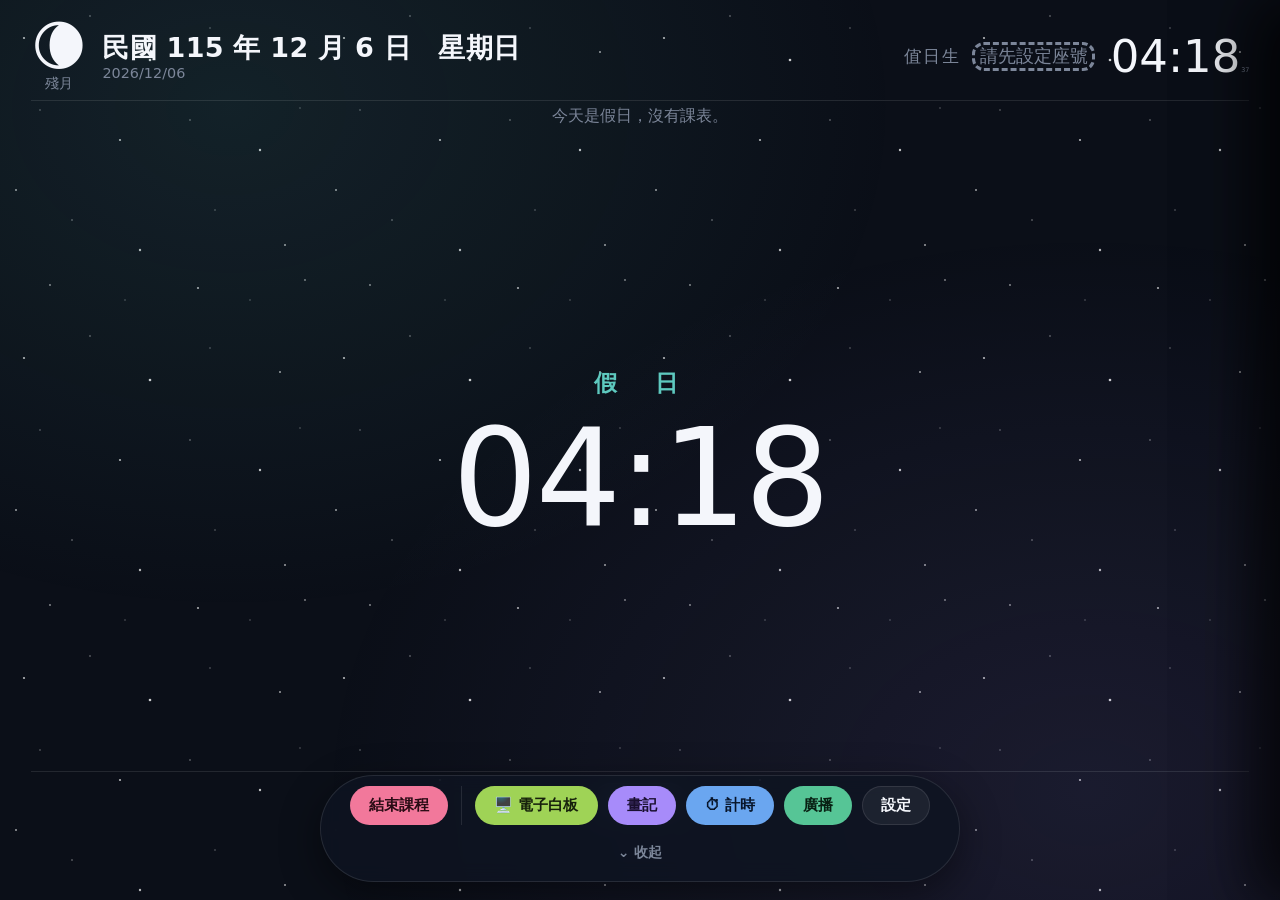
==== commit b8d0554e: "作答面板加計時：每題存開面板時刻 open 與開→確認秒數 sec（只存本機暫存，不進事件包；老師 10-23 裁定，CG 線 P3） sim-send 情境 E 加一項（16/16），assess-" ====
--- a/blackboard.html
+++ b/blackboard.html
@@ -6,8 +6,8 @@
 <meta name="robots" content="noindex" />
 <title>電子白板｜班級管理系統</title>
 <link rel="icon" href="data:image/svg+xml,<svg xmlns='http://www.w3.org/2000/svg' viewBox='0 0 100 100'><text y='.9em' font-size='90'>▣</text></svg>" />
-<link rel="stylesheet" href="assets/css/projection.css?v=20261022-2" />
-<link rel="stylesheet" href="assets/css/lesson-mode.css?v=20261022-2" />
+<link rel="stylesheet" href="assets/css/projection.css?v=20261023-1" />
+<link rel="stylesheet" href="assets/css/lesson-mode.css?v=20261023-1" />
 <style>
 /* 電子看板：沿用共用外殼（星空底、玻璃、彩色膠囊），這裡只加看板專屬版面。 */
 .top{display:flex;align-items:center;gap:2vw;flex:0 0 auto;padding-bottom:1.2vh;
@@ -763,13 +763,13 @@
 <div class="cm-toast" id="cm-toast"></div>
 <button type="button" id="cm-toggle">🎓 回上課模式</button>
 
-<script src="assets/js/sync.js?v=20261022-2"></script>
-<script src="assets/js/common.js?v=20261022-2"></script>
-<script src="assets/js/tool.js?v=20261022-2"></script>
-<script src="assets/js/events.js?v=20261022-2"></script>
-<script src="assets/js/assess.js?v=20261022-2"></script>
-<script src="assets/js/wall.js?v=20261022-2"></script>
-<script src="assets/js/board.js?v=20261022-2"></script>
+<script src="assets/js/sync.js?v=20261023-1"></script>
+<script src="assets/js/common.js?v=20261023-1"></script>
+<script src="assets/js/tool.js?v=20261023-1"></script>
+<script src="assets/js/events.js?v=20261023-1"></script>
+<script src="assets/js/assess.js?v=20261023-1"></script>
+<script src="assets/js/wall.js?v=20261023-1"></script>
+<script src="assets/js/board.js?v=20261023-1"></script>
 <script>
 (function () {
   'use strict';
@@ -1466,6 +1466,6 @@
   setInterval(tick, 60000);
 })();
 </script>
-<script src="assets/js/lesson-mode.js?v=20261022-2"></script>
+<script src="assets/js/lesson-mode.js?v=20261023-1"></script>
 </body>
 </html>
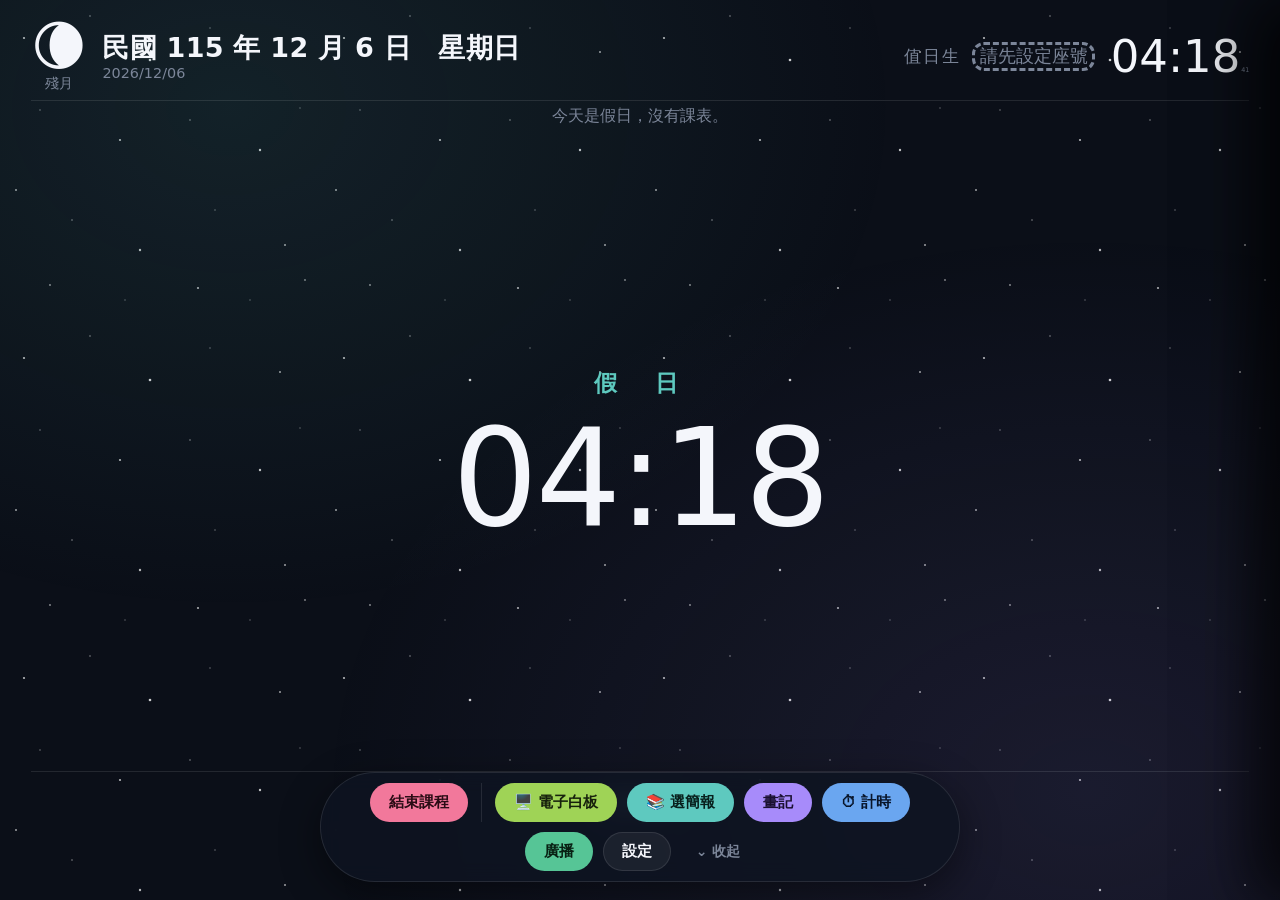
==== commit 5b4837a7: "電子白板加「選簡報」：任何時段自選單元五段與非單元教材，換簡報先送暫存作答 Co-Authored-By: Claude Opus 5.5 <noreply@anthropic.com>" ====
--- a/blackboard.html
+++ b/blackboard.html
@@ -6,8 +6,8 @@
 <meta name="robots" content="noindex" />
 <title>電子白板｜班級管理系統</title>
 <link rel="icon" href="data:image/svg+xml,<svg xmlns='http://www.w3.org/2000/svg' viewBox='0 0 100 100'><text y='.9em' font-size='90'>▣</text></svg>" />
-<link rel="stylesheet" href="assets/css/projection.css?v=20261023-1" />
-<link rel="stylesheet" href="assets/css/lesson-mode.css?v=20261023-1" />
+<link rel="stylesheet" href="assets/css/projection.css?v=20261031-1" />
+<link rel="stylesheet" href="assets/css/lesson-mode.css?v=20261031-1" />
 <style>
 /* 電子看板：沿用共用外殼（星空底、玻璃、彩色膠囊），這裡只加看板專屬版面。 */
 .top{display:flex;align-items:center;gap:2vw;flex:0 0 auto;padding-bottom:1.2vh;
@@ -554,6 +554,7 @@
   <button type="button" id="btn-end" class="pink">結束課程</button>
   <span class="sep"></span>
   <button type="button" id="btn-wall" class="lime">📢 電子公布欄</button>
+  <button type="button" id="btn-pick" class="primary">📚 選簡報</button>
   <button type="button" id="btn-draw" class="purple">畫記</button>
   <button type="button" id="btn-timer" class="blue">⏱ 計時</button>
   <button type="button" id="btn-say-menu" class="green">廣播</button>
@@ -694,6 +695,7 @@
     <iframe id="deck-frame" title="本節簡報"></iframe>
     <div class="deck-caps">
       <span class="cap" id="cap-count">📋 已記 0 題</span>
+      <button type="button" id="cap-pick">📚 換簡報</button>
       <button type="button" id="cap-full">⛶ 簡報滿版</button>
       <button type="button" id="cap-close">✕ 收起簡報</button>
     </div>
@@ -718,8 +720,10 @@
   <span class="grow"></span>
   <span class="clk" id="cm-clk">--:--</span>
 </div>
+<div id="deck-pick" hidden></div>
 <div id="cm-dock" class="cm-float">
   <span class="grip" title="拖曳移動">⠿</span>
+  <button type="button" id="cm-b-pick">📚 選簡報</button>
   <button type="button" id="cm-b-timer">⏱ 計時</button>
   <button type="button" id="cm-b-seat">🪑 加分</button>
   <button type="button" id="cm-b-draw">✏ 畫記</button>
@@ -763,13 +767,13 @@
 <div class="cm-toast" id="cm-toast"></div>
 <button type="button" id="cm-toggle">🎓 回上課模式</button>
 
-<script src="assets/js/sync.js?v=20261023-1"></script>
-<script src="assets/js/common.js?v=20261023-1"></script>
-<script src="assets/js/tool.js?v=20261023-1"></script>
-<script src="assets/js/events.js?v=20261023-1"></script>
-<script src="assets/js/assess.js?v=20261023-1"></script>
-<script src="assets/js/wall.js?v=20261023-1"></script>
-<script src="assets/js/board.js?v=20261023-1"></script>
+<script src="assets/js/sync.js?v=20261031-1"></script>
+<script src="assets/js/common.js?v=20261031-1"></script>
+<script src="assets/js/tool.js?v=20261031-1"></script>
+<script src="assets/js/events.js?v=20261031-1"></script>
+<script src="assets/js/assess.js?v=20261031-1"></script>
+<script src="assets/js/wall.js?v=20261031-1"></script>
+<script src="assets/js/board.js?v=20261031-1"></script>
 <script>
 (function () {
   'use strict';
@@ -1466,6 +1470,7 @@
   setInterval(tick, 60000);
 })();
 </script>
-<script src="assets/js/lesson-mode.js?v=20261023-1"></script>
+<script src="assets/js/lesson-mode.js?v=20261031-1"></script>
+<script src="assets/js/deck-picker.js?v=20261031-1"></script>
 </body>
 </html>
--- a/assets/css/lesson-mode.css
+++ b/assets/css/lesson-mode.css
@@ -220,3 +220,47 @@
   #cm-strip { gap: 12px; padding: 0 12px; }
   #cm-strip .next { display: none; }
 }
+
+/* ── 選簡報（2026-10-31，deck-picker.js）：em 排版，1600 寬＝基準字 32px；蓋在簡報與所有浮動工具之上 ── */
+#deck-pick { position: fixed; inset: 0; z-index: 1600; display: flex; flex-direction: column; gap: .55em; padding: .75em 1em; background: var(--board-3);
+  font-size: clamp(15px, min(2vw, 3.56vh), 36px); line-height: 1.3; color: var(--chalk); }
+#deck-pick button { font: inherit; color: inherit; cursor: pointer; border: 1px solid var(--line-2); background: var(--board-2); border-radius: 999px; }
+#deck-pick .dp-top { display: flex; align-items: center; gap: .4em; flex-wrap: wrap; }
+#deck-pick .dp-top b { font-size: 1.35em; font-weight: 900; margin-right: .4em; }
+#deck-pick .dp-tabs { display: flex; gap: .3em; flex-wrap: wrap; }
+#deck-pick .dp-tab { padding: .25em .8em; font-weight: 700; }
+#deck-pick .dp-tab.on, #deck-pick .dp-g.on { color: #0b0f18; border-color: transparent; background: var(--duty); }
+#deck-pick [data-c="0"].on { background: var(--pink); }
+#deck-pick [data-c="1"].on { background: var(--blue); }
+#deck-pick [data-c="2"].on { background: var(--lime); }
+#deck-pick .dp-close { margin-left: auto; padding: .25em .8em; }
+#deck-pick .dp-quick { display: flex; align-items: center; gap: .35em; min-height: 2.1em; overflow-x: auto; flex: none; }
+#deck-pick .dp-quick i { font-style: normal; font-weight: 700; color: var(--mark); flex: none; }
+#deck-pick .dp-quick i.dim { color: var(--chalk-2); margin-left: .5em; }
+#deck-pick .dp-q { padding: .25em .7em; white-space: nowrap; flex: none; background: rgba(240,200,90,.14); border-color: rgba(240,200,90,.55); }
+#deck-pick .dp-q.rec { background: rgba(255,255,255,.05); border-color: var(--line-2); }
+#deck-pick .dp-msg { padding: .3em .7em; border-radius: .5em; background: rgba(160,60,30,.95); }
+#deck-pick .dp-body { flex: 1; min-height: 0; display: grid; grid-template-columns: 25% minmax(0, 1fr); gap: .7em; }
+#deck-pick .dp-body.wide { grid-template-columns: minmax(0, 1fr); }
+#deck-pick .dp-gs { display: grid; grid-template-columns: repeat(3, minmax(0, 1fr)); gap: .3em; align-content: start; overflow: auto; }
+#deck-pick .dp-g { height: 2.5em; border-radius: .5em; font-weight: 700; position: relative; white-space: nowrap; }
+#deck-pick .dp-g.cur::after { content: ""; position: absolute; top: .25em; right: .25em; width: .4em; height: .4em; border-radius: 50%; background: var(--mark); }
+#deck-pick .dp-rows { display: flex; flex-direction: column; gap: .35em; overflow: auto; min-width: 0; }
+#deck-pick .dp-row { flex: none; display: grid; gap: .3em; padding: .4em .6em; border: 1px solid var(--line); border-radius: .55em; background: var(--board-2); }
+#deck-pick .dp-row.cur { border-color: var(--mark); }
+#deck-pick .dp-rt { display: flex; align-items: baseline; gap: .4em; min-width: 0; }
+#deck-pick .dp-rt b { flex: none; font-size: 1.1em; }
+#deck-pick .dp-rt span { min-width: 0; overflow: hidden; white-space: nowrap; text-overflow: ellipsis; color: var(--chalk-2); }
+#deck-pick .dp-rt em { flex: none; margin-left: auto; font-style: normal; color: var(--chalk-3); }
+#deck-pick .dp-row.cur .dp-rt em { color: var(--mark); font-weight: 700; }
+#deck-pick .dp-acts { display: flex; gap: .3em; flex-wrap: wrap; }
+#deck-pick .dp-a { flex: none; width: auto; padding: .18em .62em; background: transparent; }
+#deck-pick .dp-a.main { padding: .18em .95em; font-weight: 900; color: #06201d; background: var(--duty); border-color: var(--duty); }
+#deck-pick .dp-empty { padding: 1em; color: var(--chalk-2); }
+@media (max-width: 700px) {
+  #deck-pick .dp-body { grid-template-columns: minmax(0, 1fr); grid-template-rows: auto minmax(0, 1fr); }
+  #deck-pick .dp-gs { grid-template-columns: repeat(5, minmax(0, 1fr)); max-height: 30vh; }
+  #deck-pick .dp-g { font-size: .85em; }
+}
+#cm-dock #cm-b-pick { font-weight: 800; }
+.deck-caps #cap-pick { background: var(--duty); border-color: var(--duty); color: #06201d; font-weight: 800; }
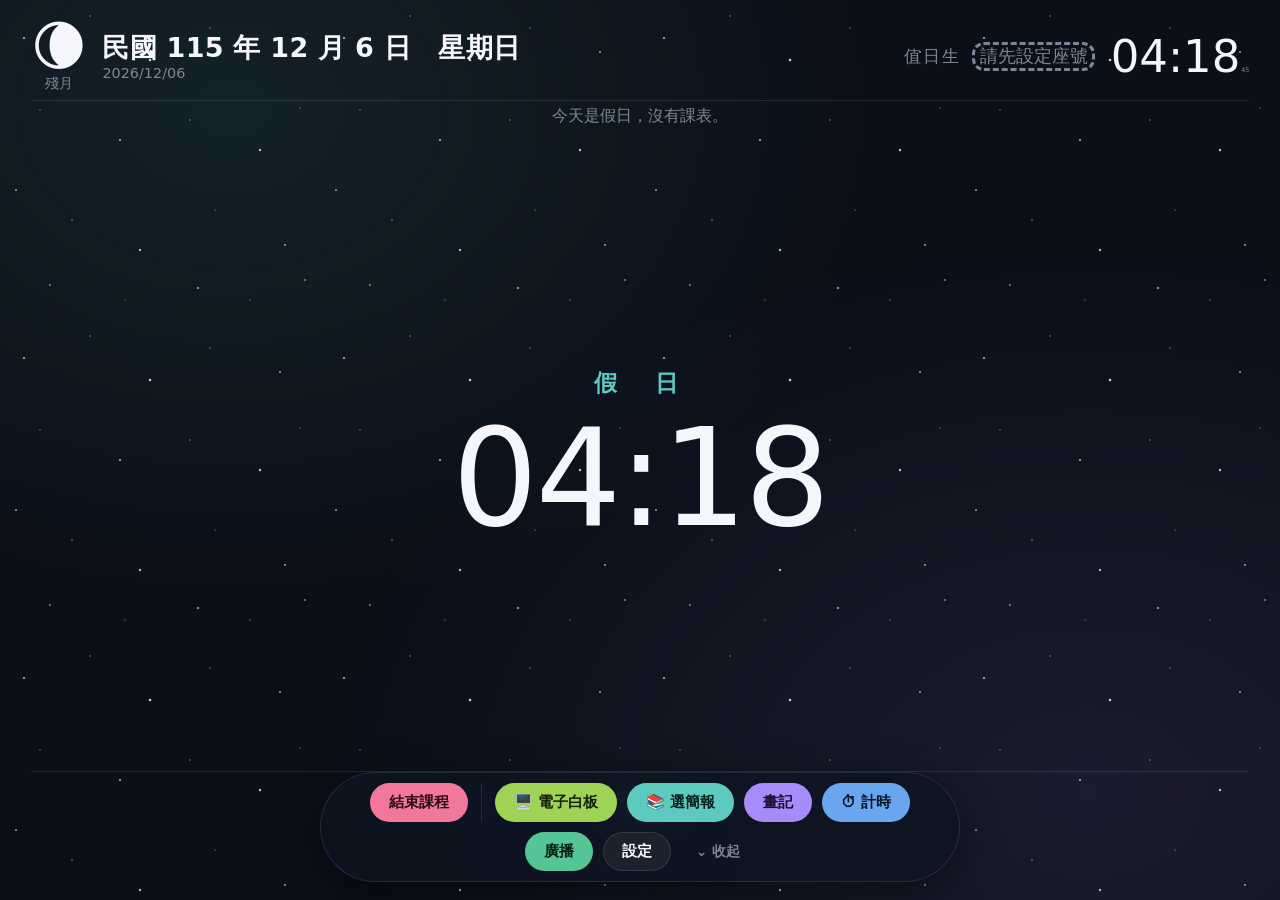
==== commit ada2121a: "白板：3D 地圖等非五段教材的按鈕移到專屬橫條；收起面板不再滲陰影到簡報右緣 Co-Authored-By: Claude Opus 5.5 <noreply@anthropic.com>" ====
--- a/blackboard.html
+++ b/blackboard.html
@@ -6,8 +6,8 @@
 <meta name="robots" content="noindex" />
 <title>電子白板｜班級管理系統</title>
 <link rel="icon" href="data:image/svg+xml,<svg xmlns='http://www.w3.org/2000/svg' viewBox='0 0 100 100'><text y='.9em' font-size='90'>▣</text></svg>" />
-<link rel="stylesheet" href="assets/css/projection.css?v=20261031-1" />
-<link rel="stylesheet" href="assets/css/lesson-mode.css?v=20261031-1" />
+<link rel="stylesheet" href="assets/css/projection.css?v=20261031-2" />
+<link rel="stylesheet" href="assets/css/lesson-mode.css?v=20261031-2" />
 <style>
 /* 電子看板：沿用共用外殼（星空底、玻璃、彩色膠囊），這裡只加看板專屬版面。 */
 .top{display:flex;align-items:center;gap:2vw;flex:0 0 auto;padding-bottom:1.2vh;
@@ -767,13 +767,13 @@
 <div class="cm-toast" id="cm-toast"></div>
 <button type="button" id="cm-toggle">🎓 回上課模式</button>
 
-<script src="assets/js/sync.js?v=20261031-1"></script>
-<script src="assets/js/common.js?v=20261031-1"></script>
-<script src="assets/js/tool.js?v=20261031-1"></script>
-<script src="assets/js/events.js?v=20261031-1"></script>
-<script src="assets/js/assess.js?v=20261031-1"></script>
-<script src="assets/js/wall.js?v=20261031-1"></script>
-<script src="assets/js/board.js?v=20261031-1"></script>
+<script src="assets/js/sync.js?v=20261031-2"></script>
+<script src="assets/js/common.js?v=20261031-2"></script>
+<script src="assets/js/tool.js?v=20261031-2"></script>
+<script src="assets/js/events.js?v=20261031-2"></script>
+<script src="assets/js/assess.js?v=20261031-2"></script>
+<script src="assets/js/wall.js?v=20261031-2"></script>
+<script src="assets/js/board.js?v=20261031-2"></script>
 <script>
 (function () {
   'use strict';
@@ -1470,7 +1470,7 @@
   setInterval(tick, 60000);
 })();
 </script>
-<script src="assets/js/lesson-mode.js?v=20261031-1"></script>
-<script src="assets/js/deck-picker.js?v=20261031-1"></script>
+<script src="assets/js/lesson-mode.js?v=20261031-2"></script>
+<script src="assets/js/deck-picker.js?v=20261031-2"></script>
 </body>
 </html>
--- a/assets/css/lesson-mode.css
+++ b/assets/css/lesson-mode.css
@@ -264,3 +264,10 @@
 }
 #cm-dock #cm-b-pick { font-weight: 800; }
 .deck-caps #cap-pick { background: var(--duty); border-color: var(--duty); color: #06201d; font-weight: 800; }
+
+#deck-wrap.strip #deck-frame-box { background: var(--board-3); }
+#deck-wrap.strip #deck-frame { position: absolute; left: 0; top: 56px; width: 100%; height: calc(100% - 56px); }
+#deck-wrap.strip .deck-caps { top: 8px; }
+#deck-wrap.strip #cap-count { display: none; }
+/* 收起的側邊面板在畫面外，陰影仍會滲到滿版簡報右緣 */
+.panel:not(.open) { box-shadow: none; }
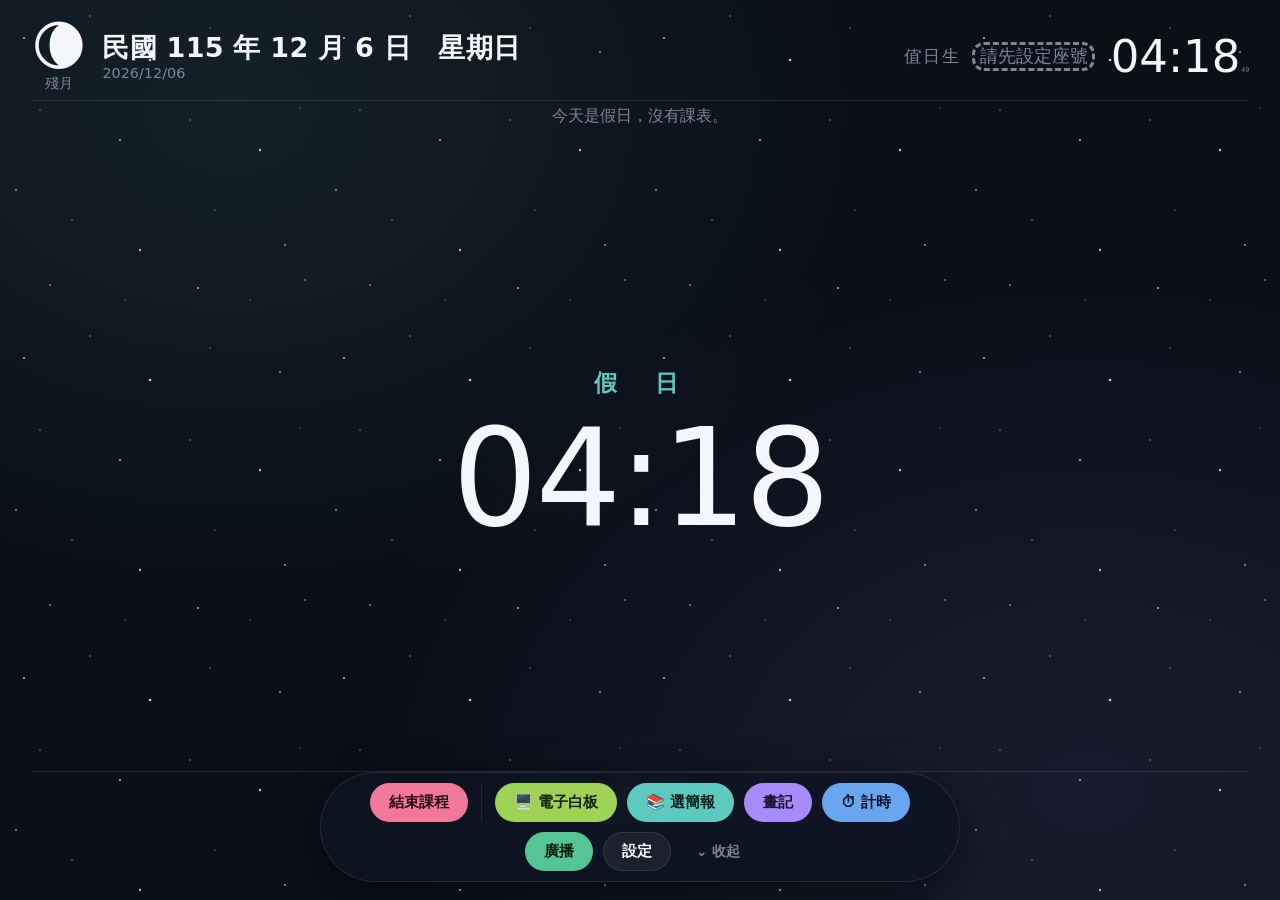
==== commit 684cc866: "白板：簡報滿版時工具列預設移到左上，不蓋上一步／下一步 Co-Authored-By: Claude Opus 5.5 <noreply@anthropic.com>" ====
--- a/blackboard.html
+++ b/blackboard.html
@@ -7,7 +7,7 @@
 <title>電子白板｜班級管理系統</title>
 <link rel="icon" href="data:image/svg+xml,<svg xmlns='http://www.w3.org/2000/svg' viewBox='0 0 100 100'><text y='.9em' font-size='90'>▣</text></svg>" />
 <link rel="stylesheet" href="assets/css/projection.css?v=20261031-2" />
-<link rel="stylesheet" href="assets/css/lesson-mode.css?v=20261031-2" />
+<link rel="stylesheet" href="assets/css/lesson-mode.css?v=20261031-3" />
 <style>
 /* 電子看板：沿用共用外殼（星空底、玻璃、彩色膠囊），這裡只加看板專屬版面。 */
 .top{display:flex;align-items:center;gap:2vw;flex:0 0 auto;padding-bottom:1.2vh;
@@ -1470,7 +1470,7 @@
   setInterval(tick, 60000);
 })();
 </script>
-<script src="assets/js/lesson-mode.js?v=20261031-2"></script>
+<script src="assets/js/lesson-mode.js?v=20261031-3"></script>
 <script src="assets/js/deck-picker.js?v=20261031-2"></script>
 </body>
 </html>
--- a/assets/css/lesson-mode.css
+++ b/assets/css/lesson-mode.css
@@ -145,6 +145,9 @@
 #cm-seat h3, #cp-panel h3 { cursor: grab; }
 #cm-dock #cm-b-min { padding: 8px 12px; color: rgba(244,246,251,.7); }
 body.cm-deck #cm-dock { left: 50%; transform: translateX(-50%); }
+/* 簡報滿版：工具列預設放左上，不蓋簡報底部的上一步／下一步與 3D 地圖按鈕（老師 2026-10-31）；拖過的位置（行內樣式）優先 */
+body.cm-deckfull #cm-dock { left: 12px; top: 6px; bottom: auto; transform: none; padding: 3px 6px; }
+body.cm-deckfull #cm-dock button { font-size: 16px; padding: 6px 12px; }
 /* 加分板改成浮動小卡（不再擠壓簡報） */
 #cm-seat { top: 70px; bottom: auto; right: 16px; max-height: calc(100vh - 90px); overflow: auto; }
 body.cm-seat #deck-wrap.full { right: 0 !important; }
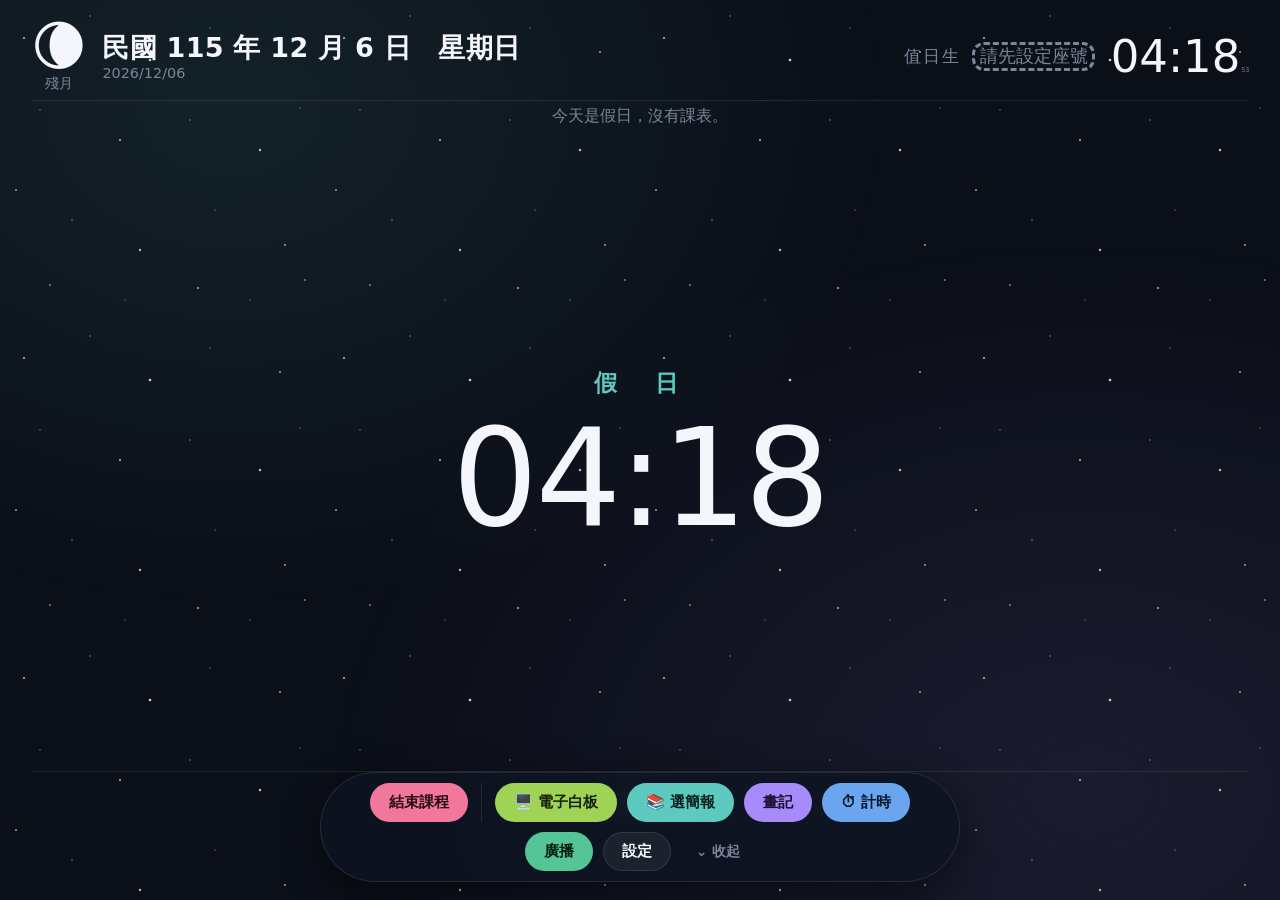
==== commit 9217cef7: "白板：簡報開著就有工具列；加分板改精簡座位表，加全班 ±1 與個別扣回 - 下課、科任節開簡報也顯示工具列（不顯示結束課程），計時與畫記可用 - 全班 +1 只加到校同學、全班 −1 只扣有次數的；照" ====
--- a/blackboard.html
+++ b/blackboard.html
@@ -6,8 +6,8 @@
 <meta name="robots" content="noindex" />
 <title>電子白板｜班級管理系統</title>
 <link rel="icon" href="data:image/svg+xml,<svg xmlns='http://www.w3.org/2000/svg' viewBox='0 0 100 100'><text y='.9em' font-size='90'>▣</text></svg>" />
-<link rel="stylesheet" href="assets/css/projection.css?v=20261031-2" />
-<link rel="stylesheet" href="assets/css/lesson-mode.css?v=20261031-3" />
+<link rel="stylesheet" href="assets/css/projection.css?v=20261102-3" />
+<link rel="stylesheet" href="assets/css/lesson-mode.css?v=20261102-3" />
 <style>
 /* 電子看板：沿用共用外殼（星空底、玻璃、彩色膠囊），這裡只加看板專屬版面。 */
 .top{display:flex;align-items:center;gap:2vw;flex:0 0 auto;padding-bottom:1.2vh;
@@ -758,22 +758,22 @@
   <button type="button" data-t="close" title="收起畫記"><svg viewBox="0 0 24 24" width="22" height="22" fill="none" stroke="currentColor" stroke-width="1.9" stroke-linecap="round" stroke-linejoin="round"><path d="M6 6l12 12M18 6L6 18"/></svg></button>
 </div>
 <aside id="cm-seat" class="cm-float" aria-label="加分板">
-  <h3>🪑 加分<button type="button" class="cm-minbtn" id="cm-seat-min" title="收成小圓鈕">–</button><button type="button" class="x" id="cm-seat-x" title="收起">✕</button></h3>
+  <h3>🪑 <span id="cm-seat-tot">0 次</span><button type="button" id="cm-seat-undo" title="復原上一步">↶ 復原</button><button type="button" class="cm-minbtn" id="cm-seat-min" title="收成小圓鈕">–</button><button type="button" class="x" id="cm-seat-x" title="收起">✕</button></h3>
+  <div class="notice" id="cm-seat-notice" hidden>非導師課不計次；長按仍可記班規</div>
+  <div class="whole"><button type="button" id="cm-seat-all">全班 +1</button><button type="button" id="cm-seat-none">全班 −1</button></div>
   <div class="podium">講　台</div>
   <div class="grid" id="cm-seat-grid"></div>
-  <div class="tot" id="cm-seat-tot">本節 0 次</div>
-  <div class="btns"><button type="button" id="cm-seat-undo">↶ 復原</button></div>
 </aside>
 <div class="cm-toast" id="cm-toast"></div>
 <button type="button" id="cm-toggle">🎓 回上課模式</button>
 
-<script src="assets/js/sync.js?v=20261031-2"></script>
-<script src="assets/js/common.js?v=20261031-2"></script>
-<script src="assets/js/tool.js?v=20261031-2"></script>
-<script src="assets/js/events.js?v=20261031-2"></script>
-<script src="assets/js/assess.js?v=20261031-2"></script>
-<script src="assets/js/wall.js?v=20261031-2"></script>
-<script src="assets/js/board.js?v=20261031-2"></script>
+<script src="assets/js/sync.js?v=20261102-3"></script>
+<script src="assets/js/common.js?v=20261102-3"></script>
+<script src="assets/js/tool.js?v=20261102-3"></script>
+<script src="assets/js/events.js?v=20261102-3"></script>
+<script src="assets/js/assess.js?v=20261102-3"></script>
+<script src="assets/js/wall.js?v=20261102-3"></script>
+<script src="assets/js/board.js?v=20261102-3"></script>
 <script>
 (function () {
   'use strict';
@@ -1470,7 +1470,7 @@
   setInterval(tick, 60000);
 })();
 </script>
-<script src="assets/js/lesson-mode.js?v=20261031-3"></script>
-<script src="assets/js/deck-picker.js?v=20261031-2"></script>
+<script src="assets/js/lesson-mode.js?v=20261102-3"></script>
+<script src="assets/js/deck-picker.js?v=20261102-3"></script>
 </body>
 </html>
--- a/assets/css/lesson-mode.css
+++ b/assets/css/lesson-mode.css
@@ -188,14 +188,14 @@
 #cm-draw.v .sep { width: 26px; height: 1px; margin: 4px 0; }
 
 /* 10/21 第五輪：計時改浮動小卡（原本全螢幕大字會蓋住簡報，且層級在簡報下面） */
-body.cm-focus .timer-pop { z-index: 1250; flex-direction: row; flex-wrap: wrap; max-width: 92vw; }
-body.cm-focus .timer { inset: auto; top: 70px; left: 50%; transform: translateX(-50%); z-index: 1170; width: auto; height: auto; pointer-events: auto; }
-body.cm-focus .timer.idle { display: none; }
-body.cm-focus .timer .tcard { padding: 10px 18px 12px; border-radius: 18px; background: rgba(24,28,46,.94); border: 1px solid rgba(255,255,255,.2);
+body.cm-focus .timer-pop, body.cm-deck .timer-pop { z-index: 1250; flex-direction: row; flex-wrap: wrap; max-width: 92vw; }
+body.cm-focus .timer, body.cm-deck .timer { inset: auto; top: 70px; left: 50%; transform: translateX(-50%); z-index: 1170; width: auto; height: auto; pointer-events: auto; }
+body.cm-focus .timer.idle, body.cm-deck .timer.idle { display: none; }
+body.cm-focus .timer .tcard, body.cm-deck .timer .tcard { padding: 10px 18px 12px; border-radius: 18px; background: rgba(24,28,46,.94); border: 1px solid rgba(255,255,255,.2);
   box-shadow: 0 8px 28px rgba(0,0,0,.45); cursor: grab; }
-body.cm-focus .timer .t { font-size: clamp(48px, 7vw, 96px); }
-body.cm-focus .timer .cap { font-size: 15px; }
-body.cm-focus .timer .tbtns button { font-size: 15px; }
+body.cm-focus .timer .t, body.cm-deck .timer .t { font-size: clamp(48px, 7vw, 96px); }
+body.cm-focus .timer .cap, body.cm-deck .timer .cap { font-size: 15px; }
+body.cm-focus .timer .tbtns button, body.cm-deck .timer .tbtns button { font-size: 15px; }
 #timer-bub .badge { font-variant-numeric: tabular-nums; right: -10px; }
 
 /* 10/21 第七輪：作答格只用顏色；統計行用色塊當圖例 */
@@ -210,7 +210,7 @@
 body.cm-focus .scrim, body.cm-deck .scrim { z-index: 1480; }
 body.cm-focus .panel, body.cm-deck .panel { z-index: 1490; }
 body.cm-focus .toast, body.cm-deck .toast, body.cm-focus .fixbar, body.cm-deck .fixbar { z-index: 1460; }
-body.cm-focus .timer-pop { z-index: 1250; }
+body.cm-focus .timer-pop, body.cm-deck .timer-pop { z-index: 1250; }
 /* 作答面板：沒有晨間報到資料的提示、本節已送出的鎖 */
 #cp-panel .arrive-hint { font-size: 14px; line-height: 1.45; padding: 6px 10px; border-radius: 10px; background: rgba(240,200,90,.16); color: #ffcf8a; }
 #cp-panel.locked .seats { opacity: .35; pointer-events: none; }
@@ -274,3 +274,46 @@
 #deck-wrap.strip #cap-count { display: none; }
 /* 收起的側邊面板在畫面外，陰影仍會滲到滿版簡報右緣 */
 .panel:not(.open) { box-shadow: none; }
+
+/* 11/02：簡報開著就有工具列（下課、科任節也要有）；「結束課程」只在上課節次出現 */
+body.cm-deck #cm-dock { display: flex; }
+body:not(.cm-lesson) #cm-b-end { display: none; }
+body.cm-deck .cm-bub.show { display: grid; }
+
+/* 11/02：加分板精簡版（照座位表、統計與復原併進標題列、全班 ±1、每格可扣回）；貼左右邊時簡報讓位 */
+#cm-seat { width: 250px; gap: 5px; padding: 8px; border-radius: 14px; top: 12px; right: 12px; }
+#cm-seat h3 { font-size: 15px; gap: 5px; white-space: nowrap; }
+#cm-seat h3::before { font-size: 15px; margin-right: 0; }
+#cm-seat h3 button { font: inherit; font-size: 14px; line-height: 1; padding: 5px 8px; border-radius: 999px; border: 1px solid rgba(255,255,255,.3); background: transparent; color: #f4f6fb; cursor: pointer; }
+#cm-seat h3 #cm-seat-undo { margin-left: auto; }
+#cm-seat h3 #cm-seat-undo:disabled { opacity: .35; cursor: default; }
+#cm-seat h3 .x { margin-left: 0; }
+#cm-seat .notice { font-size: 12px; line-height: 1.35; padding: 4px 7px; border-radius: 8px; background: rgba(240,200,90,.14); color: #f0c85a; }
+#cm-seat .whole { display: grid; grid-template-columns: 1fr 1fr; gap: 5px; }
+#cm-seat .whole button { font: inherit; font-size: 15px; font-weight: 800; padding: 6px 4px; border: 0; border-radius: 9px; cursor: pointer; }
+#cm-seat-all { background: #f0c85a; color: #1b1f2e; }
+#cm-seat-none { background: rgba(255,159,181,.16); color: #ff9fb5; box-shadow: inset 0 0 0 1px #ff9fb5; }
+#cm-seat .whole button:disabled { opacity: .35; cursor: not-allowed; }
+#cm-seat .podium { align-self: stretch; text-align: center; font-size: 11px; line-height: 15px; padding: 0; border: 0; border-radius: 5px; background: rgba(255,255,255,.08); }
+#cm-seat .grid { gap: 3px; align-items: stretch; }
+#cm-seat .row { gap: 3px; width: 100%; }
+#cm-seat .sc { position: relative; flex: 1; width: auto; min-width: 0; height: 58px; aspect-ratio: auto; display: block; padding: 0; border: 0; border-radius: 7px; background: transparent; overflow: hidden; }
+#cm-seat .sc.gap { visibility: hidden; }
+#cm-seat .sc:active { transform: none; }
+#cm-seat .sc button { position: absolute; left: 0; right: 0; width: 100%; padding: 0; border: 0; color: #f4f6fb; cursor: pointer; touch-action: manipulation; }
+#cm-seat .sc .add { top: 0; bottom: 0; display: flex; flex-direction: column; align-items: center; justify-content: center; gap: 2px; line-height: 1; border-radius: 7px; background: rgba(255,255,255,.09); box-shadow: inset 0 0 0 1px rgba(255,255,255,.22); }
+#cm-seat .sc .num { font-size: 15px; font-weight: 700; }
+#cm-seat .sc .n { position: static; min-height: 0; font-size: 11px; font-weight: 800; color: #1b1f2e; background: #f0c85a; border-radius: 999px; padding: 1px 6px; }
+#cm-seat .sc .n:empty { display: none; }
+#cm-seat .sc.absent .add { opacity: .35; }
+#cm-seat .sc .sub { bottom: 0; height: 22px; display: none; background: #ff9fb5; color: #1b1f2e; font-size: 15px; font-weight: 900; line-height: 1; }
+#cm-seat .sc.hit { border: 0; background: transparent; }
+#cm-seat .sc.hit .add { bottom: 23px; background: rgba(240,200,90,.18); box-shadow: inset 0 0 0 1px #f0c85a; }
+#cm-seat .sc.hit .num { color: #f0c85a; }
+#cm-seat .sc.hit .sub { display: block; }
+@media (min-width: 901px) {
+  body.cm-seat-r #deck-wrap.full { right: 274px !important; }
+  body.cm-seat-l #deck-wrap.full { left: 274px !important; }
+  /* 簡報縮窄後，右上角按鈕可換行，不撞左上工具列 */
+  body.cm-seat-r .deck-caps, body.cm-seat-l .deck-caps { max-width: calc(100% - 540px); flex-wrap: wrap; justify-content: flex-end; }
+}
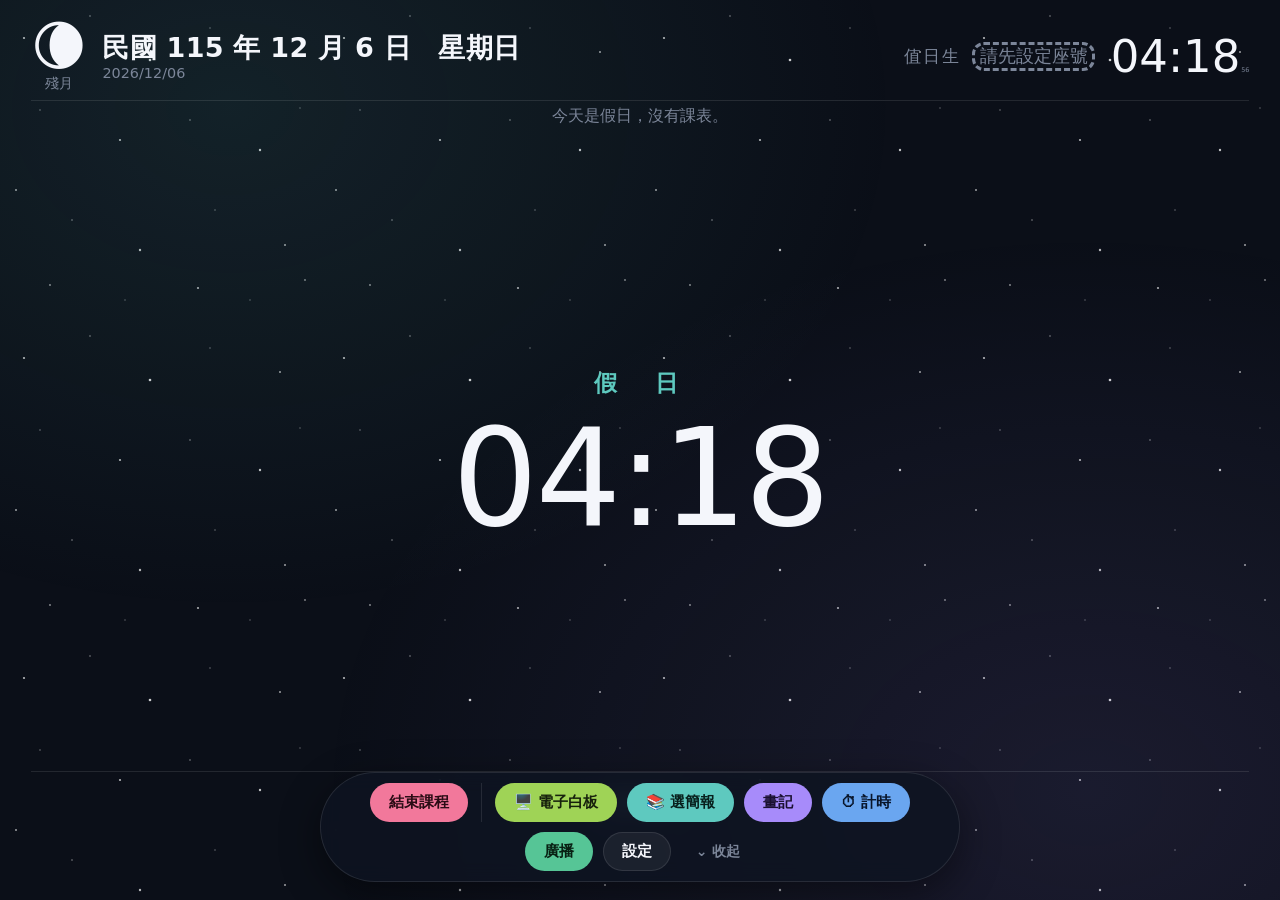
==== commit 6c3bfe20: "工作檢核台：打掃／午餐新增「📋 因事未做」（人在學校沒做，非請假，報告不寫成請假） Co-Authored-By: Claude Opus 5.5 <noreply@anthropic.com>" ====
--- a/blackboard.html
+++ b/blackboard.html
@@ -6,8 +6,8 @@
 <meta name="robots" content="noindex" />
 <title>電子白板｜班級管理系統</title>
 <link rel="icon" href="data:image/svg+xml,<svg xmlns='http://www.w3.org/2000/svg' viewBox='0 0 100 100'><text y='.9em' font-size='90'>▣</text></svg>" />
-<link rel="stylesheet" href="assets/css/projection.css?v=20261102-3" />
-<link rel="stylesheet" href="assets/css/lesson-mode.css?v=20261102-3" />
+<link rel="stylesheet" href="assets/css/projection.css?v=20261118-1" />
+<link rel="stylesheet" href="assets/css/lesson-mode.css?v=20261118-1" />
 <style>
 /* 電子看板：沿用共用外殼（星空底、玻璃、彩色膠囊），這裡只加看板專屬版面。 */
 .top{display:flex;align-items:center;gap:2vw;flex:0 0 auto;padding-bottom:1.2vh;
@@ -767,13 +767,13 @@
 <div class="cm-toast" id="cm-toast"></div>
 <button type="button" id="cm-toggle">🎓 回上課模式</button>
 
-<script src="assets/js/sync.js?v=20261102-3"></script>
-<script src="assets/js/common.js?v=20261102-3"></script>
-<script src="assets/js/tool.js?v=20261102-3"></script>
-<script src="assets/js/events.js?v=20261102-3"></script>
-<script src="assets/js/assess.js?v=20261102-3"></script>
-<script src="assets/js/wall.js?v=20261102-3"></script>
-<script src="assets/js/board.js?v=20261102-3"></script>
+<script src="assets/js/sync.js?v=20261118-1"></script>
+<script src="assets/js/common.js?v=20261118-1"></script>
+<script src="assets/js/tool.js?v=20261118-1"></script>
+<script src="assets/js/events.js?v=20261118-1"></script>
+<script src="assets/js/assess.js?v=20261118-1"></script>
+<script src="assets/js/wall.js?v=20261118-1"></script>
+<script src="assets/js/board.js?v=20261118-1"></script>
 <script>
 (function () {
   'use strict';
@@ -1470,7 +1470,7 @@
   setInterval(tick, 60000);
 })();
 </script>
-<script src="assets/js/lesson-mode.js?v=20261102-3"></script>
-<script src="assets/js/deck-picker.js?v=20261102-3"></script>
+<script src="assets/js/lesson-mode.js?v=20261118-1"></script>
+<script src="assets/js/deck-picker.js?v=20261118-1"></script>
 </body>
 </html>
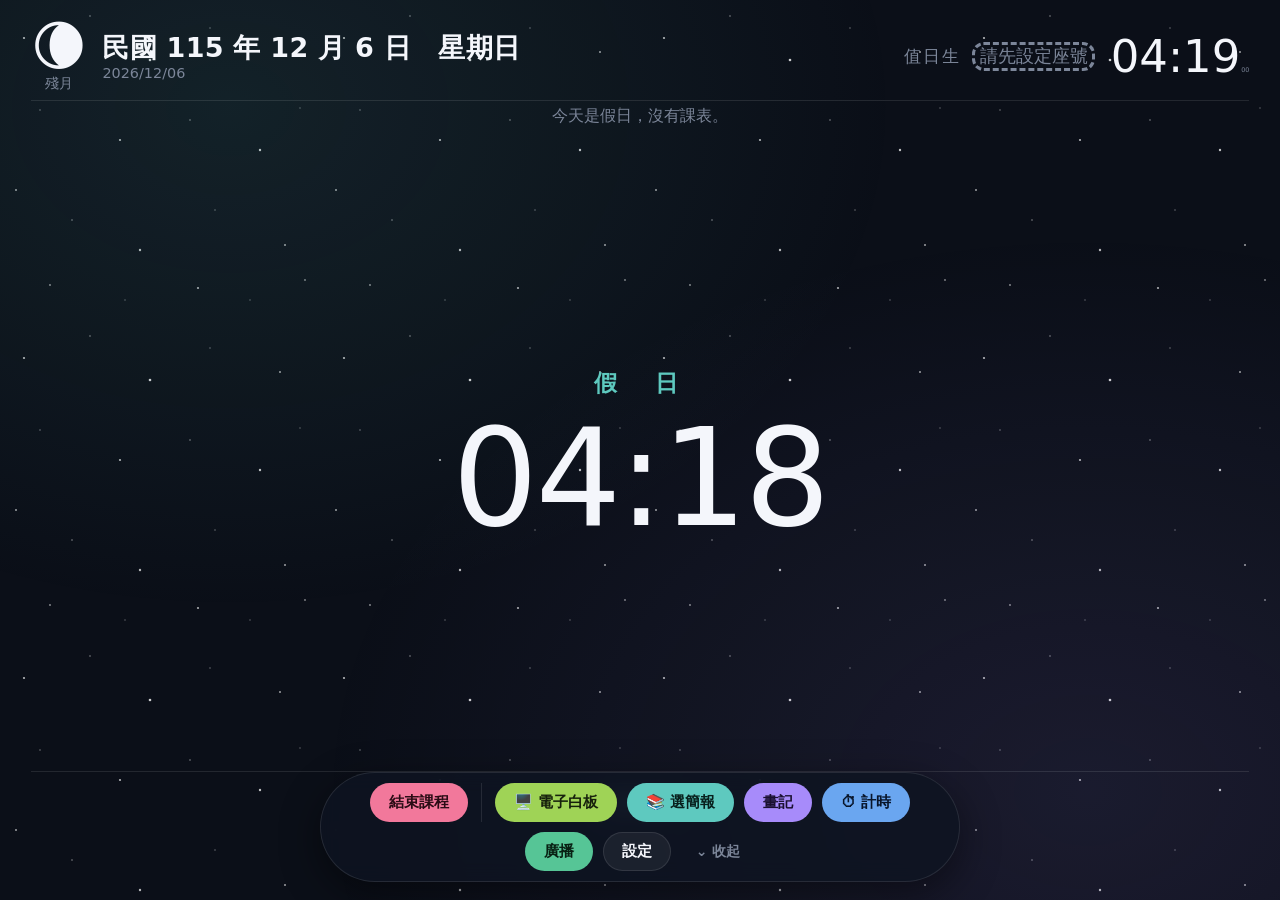
==== commit d975543b: "檢核台：到校請假改送中性「到校請假」紀錄（期末統計出缺席） Co-Authored-By: Claude Opus 5.5 <noreply@anthropic.com>" ====
--- a/blackboard.html
+++ b/blackboard.html
@@ -6,8 +6,8 @@
 <meta name="robots" content="noindex" />
 <title>電子白板｜班級管理系統</title>
 <link rel="icon" href="data:image/svg+xml,<svg xmlns='http://www.w3.org/2000/svg' viewBox='0 0 100 100'><text y='.9em' font-size='90'>▣</text></svg>" />
-<link rel="stylesheet" href="assets/css/projection.css?v=20261118-1" />
-<link rel="stylesheet" href="assets/css/lesson-mode.css?v=20261118-1" />
+<link rel="stylesheet" href="assets/css/projection.css?v=20261118-2" />
+<link rel="stylesheet" href="assets/css/lesson-mode.css?v=20261118-2" />
 <style>
 /* 電子看板：沿用共用外殼（星空底、玻璃、彩色膠囊），這裡只加看板專屬版面。 */
 .top{display:flex;align-items:center;gap:2vw;flex:0 0 auto;padding-bottom:1.2vh;
@@ -767,13 +767,13 @@
 <div class="cm-toast" id="cm-toast"></div>
 <button type="button" id="cm-toggle">🎓 回上課模式</button>
 
-<script src="assets/js/sync.js?v=20261118-1"></script>
-<script src="assets/js/common.js?v=20261118-1"></script>
-<script src="assets/js/tool.js?v=20261118-1"></script>
-<script src="assets/js/events.js?v=20261118-1"></script>
-<script src="assets/js/assess.js?v=20261118-1"></script>
-<script src="assets/js/wall.js?v=20261118-1"></script>
-<script src="assets/js/board.js?v=20261118-1"></script>
+<script src="assets/js/sync.js?v=20261118-2"></script>
+<script src="assets/js/common.js?v=20261118-2"></script>
+<script src="assets/js/tool.js?v=20261118-2"></script>
+<script src="assets/js/events.js?v=20261118-2"></script>
+<script src="assets/js/assess.js?v=20261118-2"></script>
+<script src="assets/js/wall.js?v=20261118-2"></script>
+<script src="assets/js/board.js?v=20261118-2"></script>
 <script>
 (function () {
   'use strict';
@@ -1470,7 +1470,7 @@
   setInterval(tick, 60000);
 })();
 </script>
-<script src="assets/js/lesson-mode.js?v=20261118-1"></script>
-<script src="assets/js/deck-picker.js?v=20261118-1"></script>
+<script src="assets/js/lesson-mode.js?v=20261118-2"></script>
+<script src="assets/js/deck-picker.js?v=20261118-2"></script>
 </body>
 </html>
